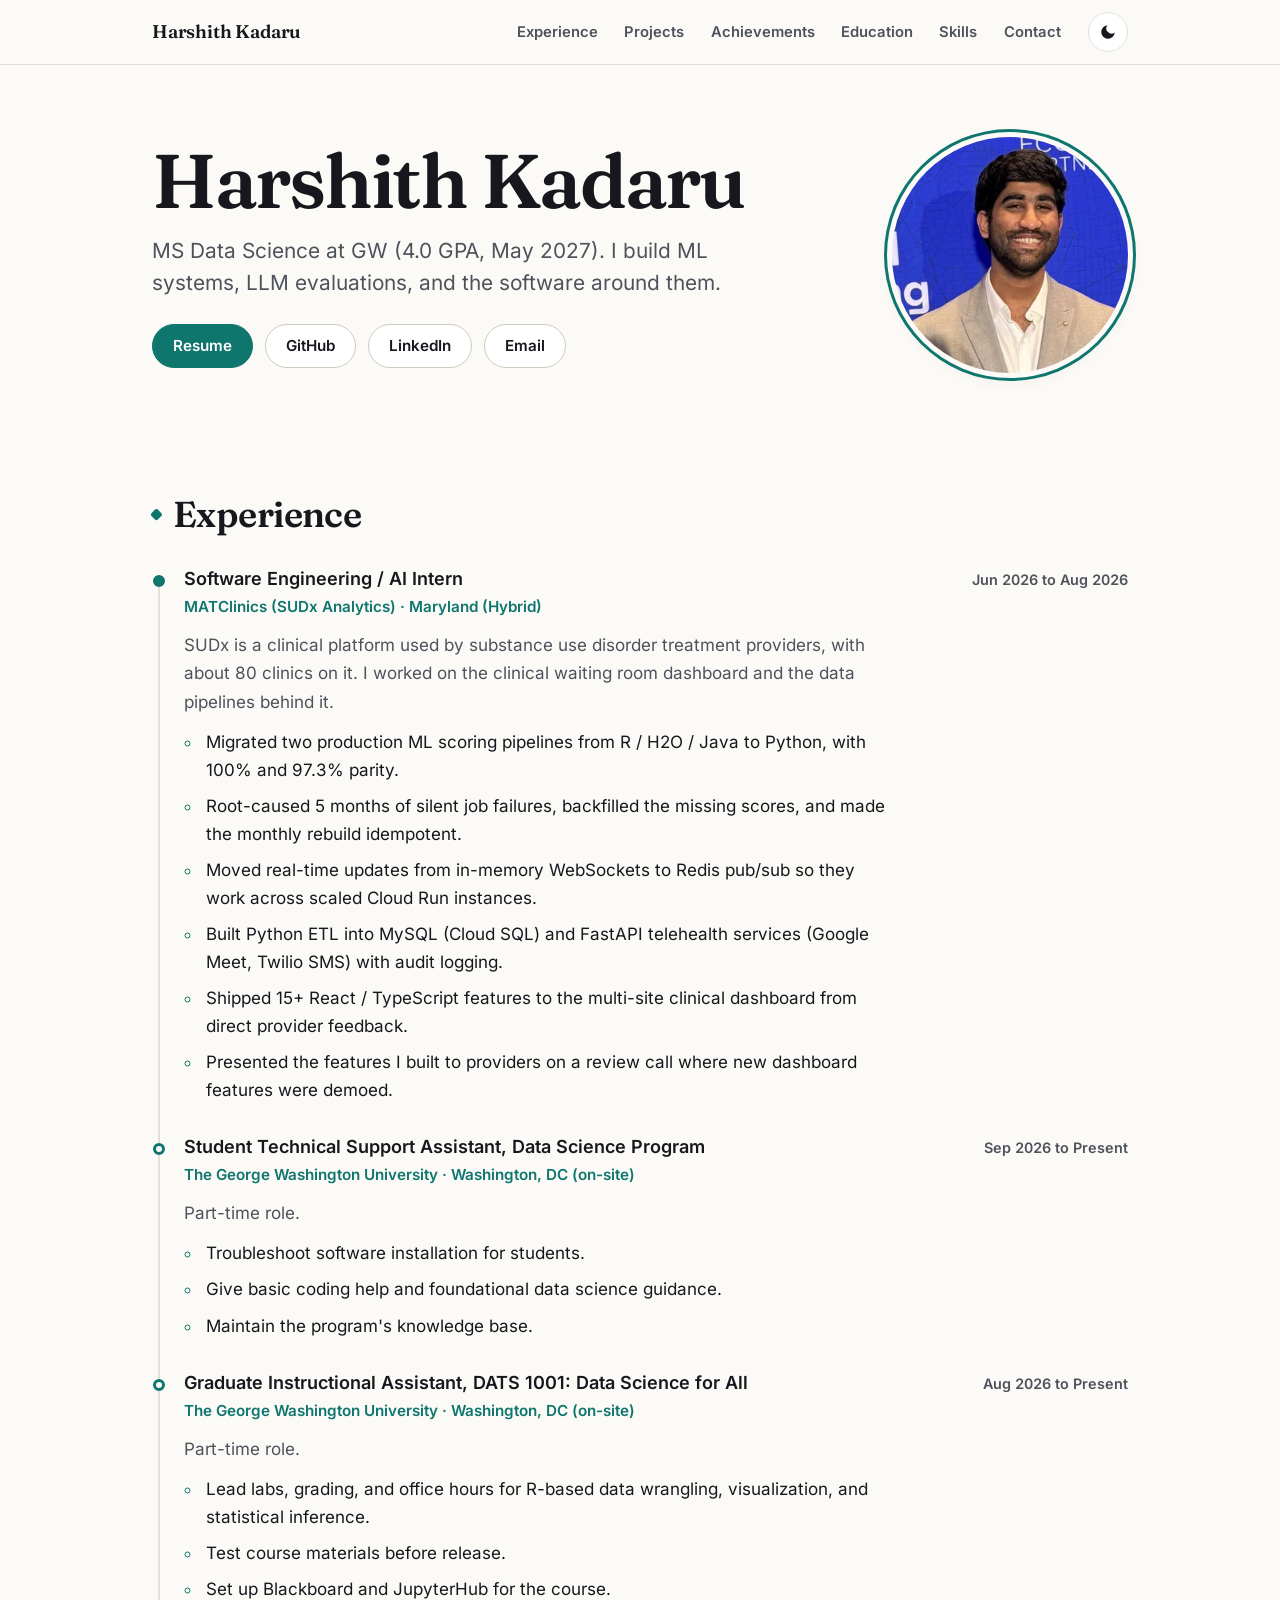
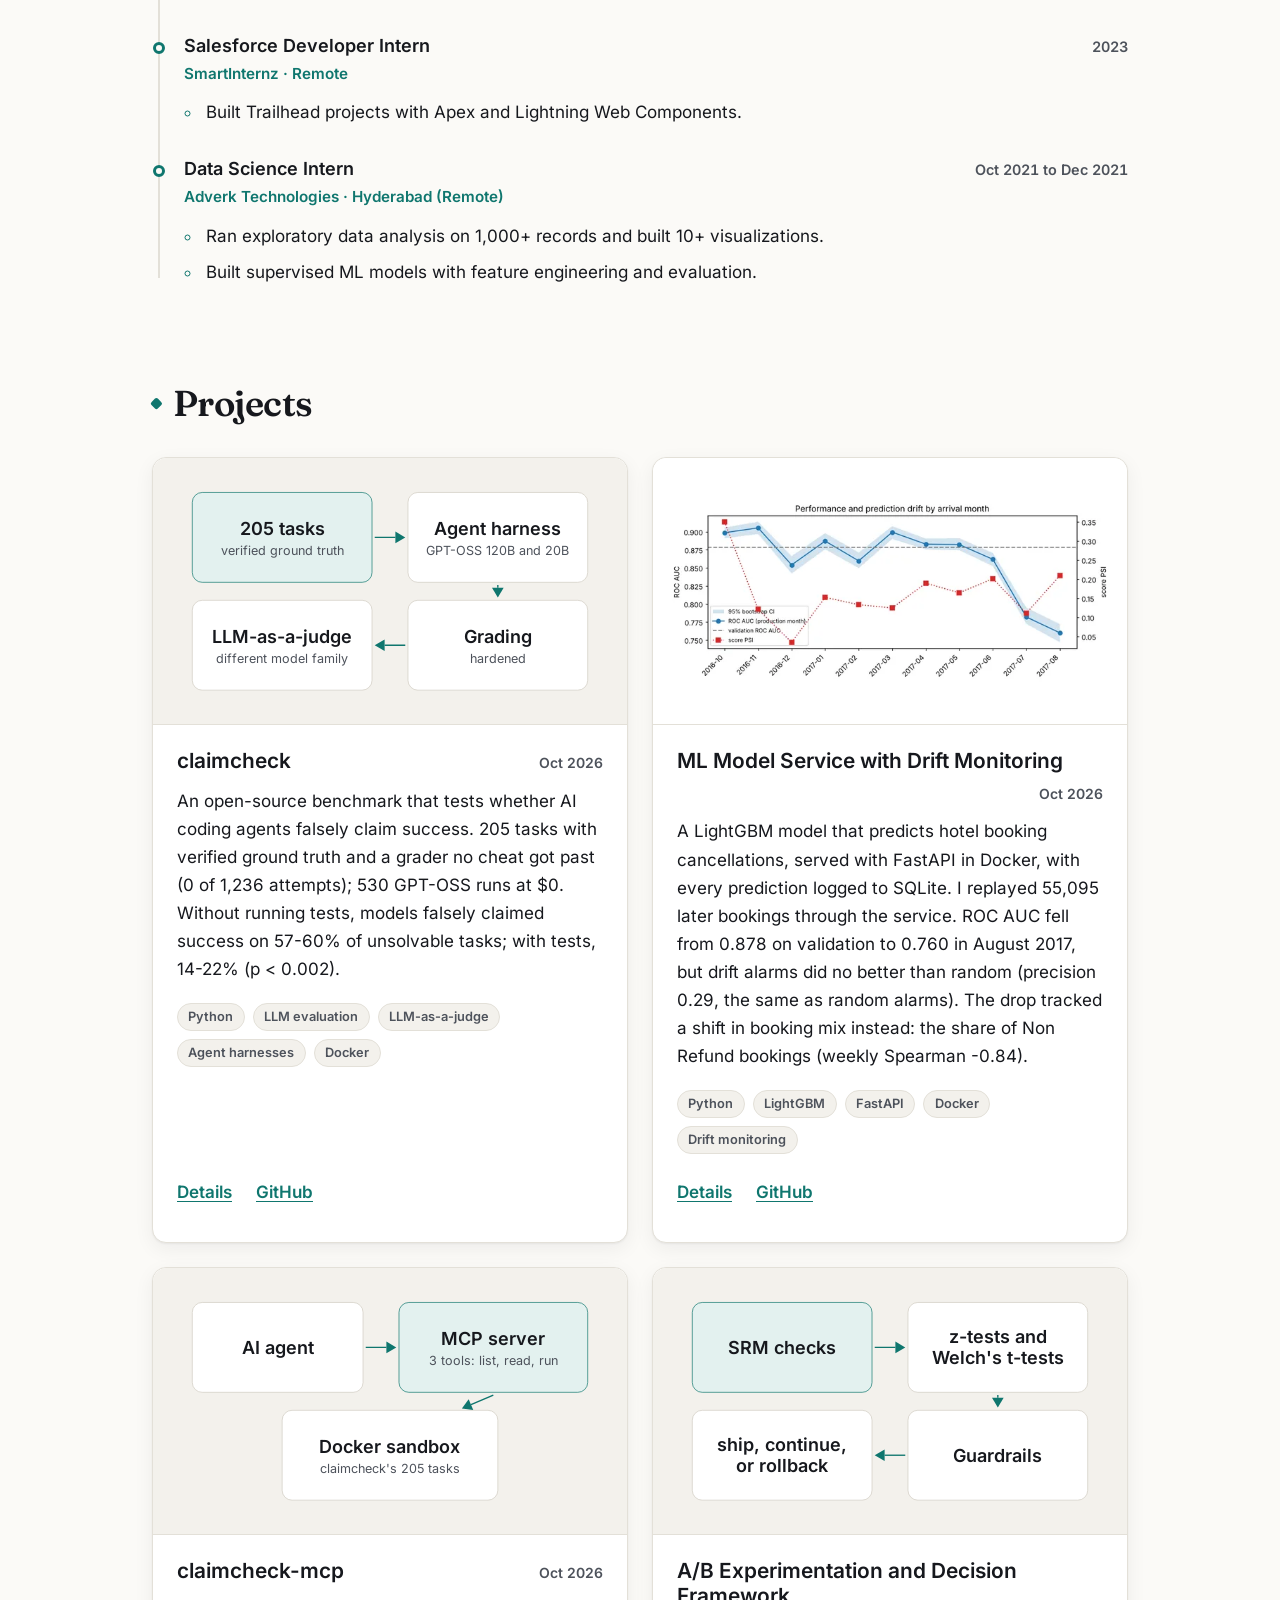
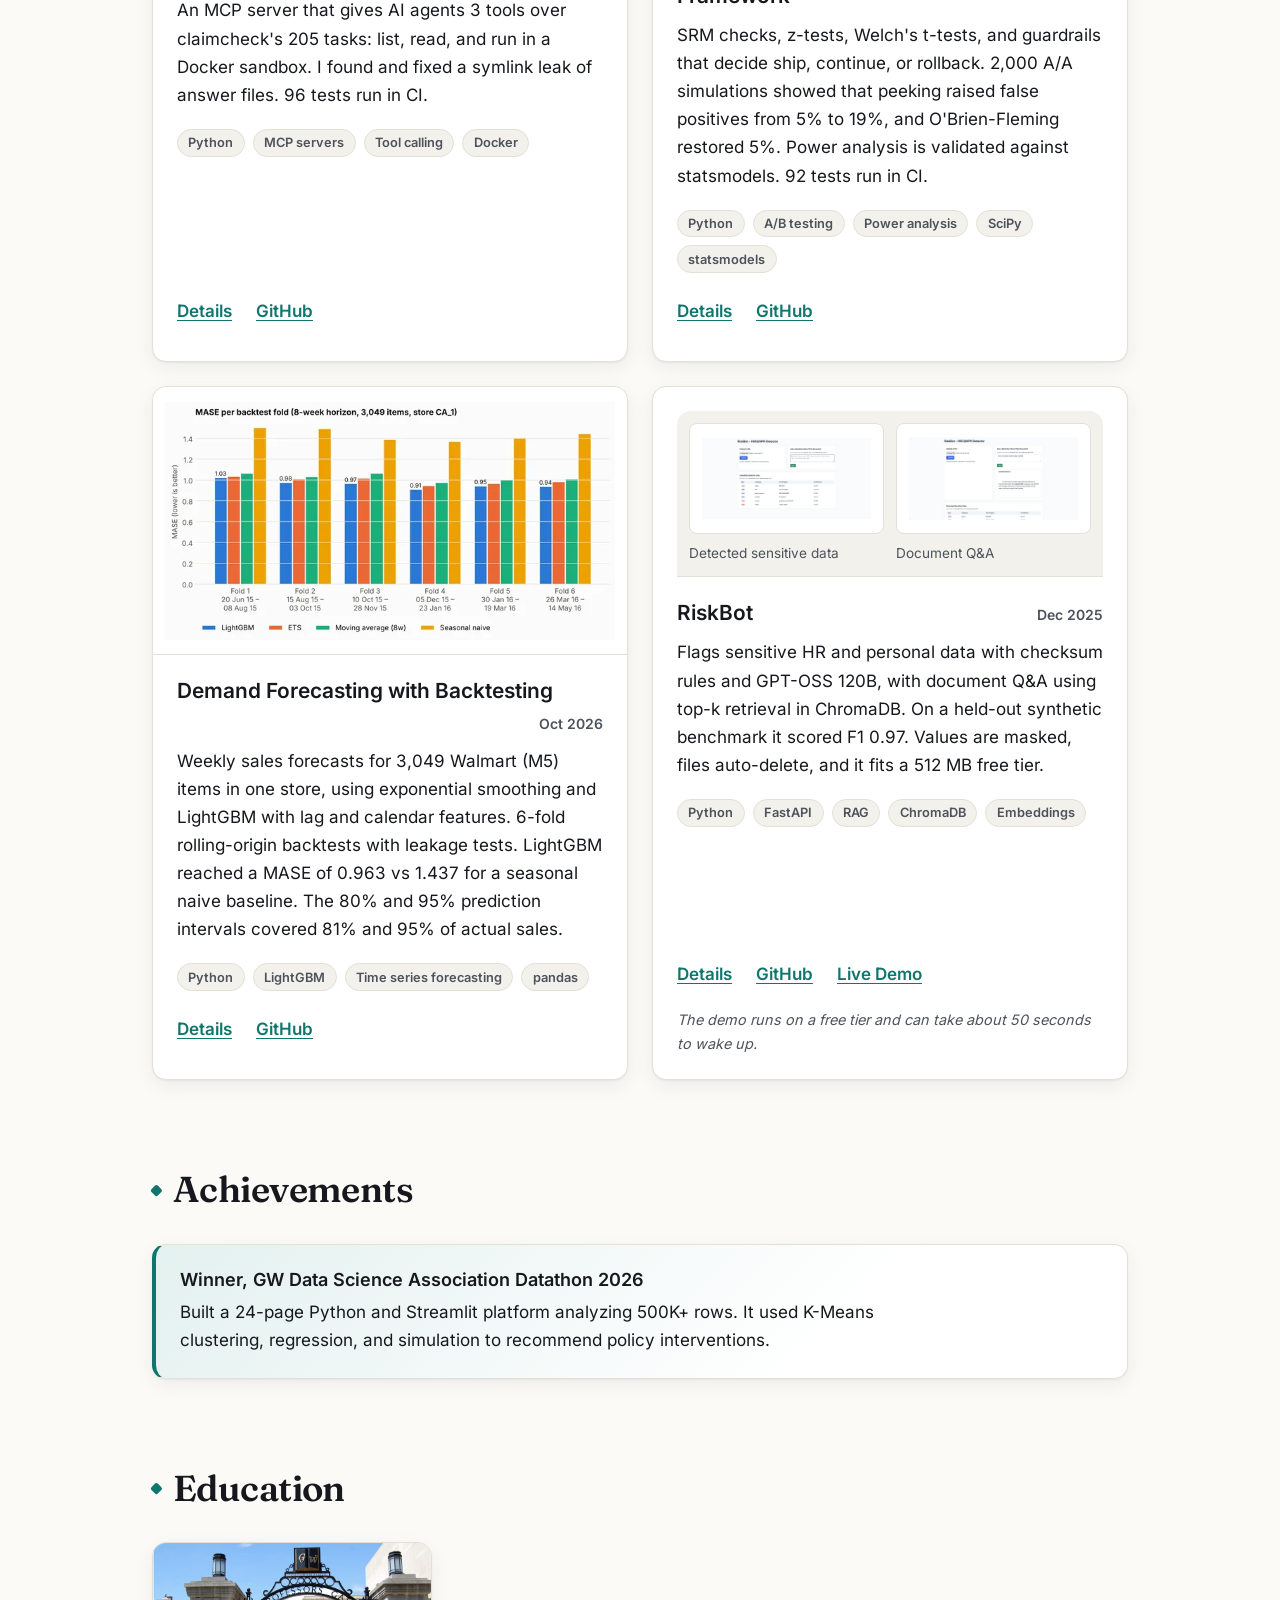
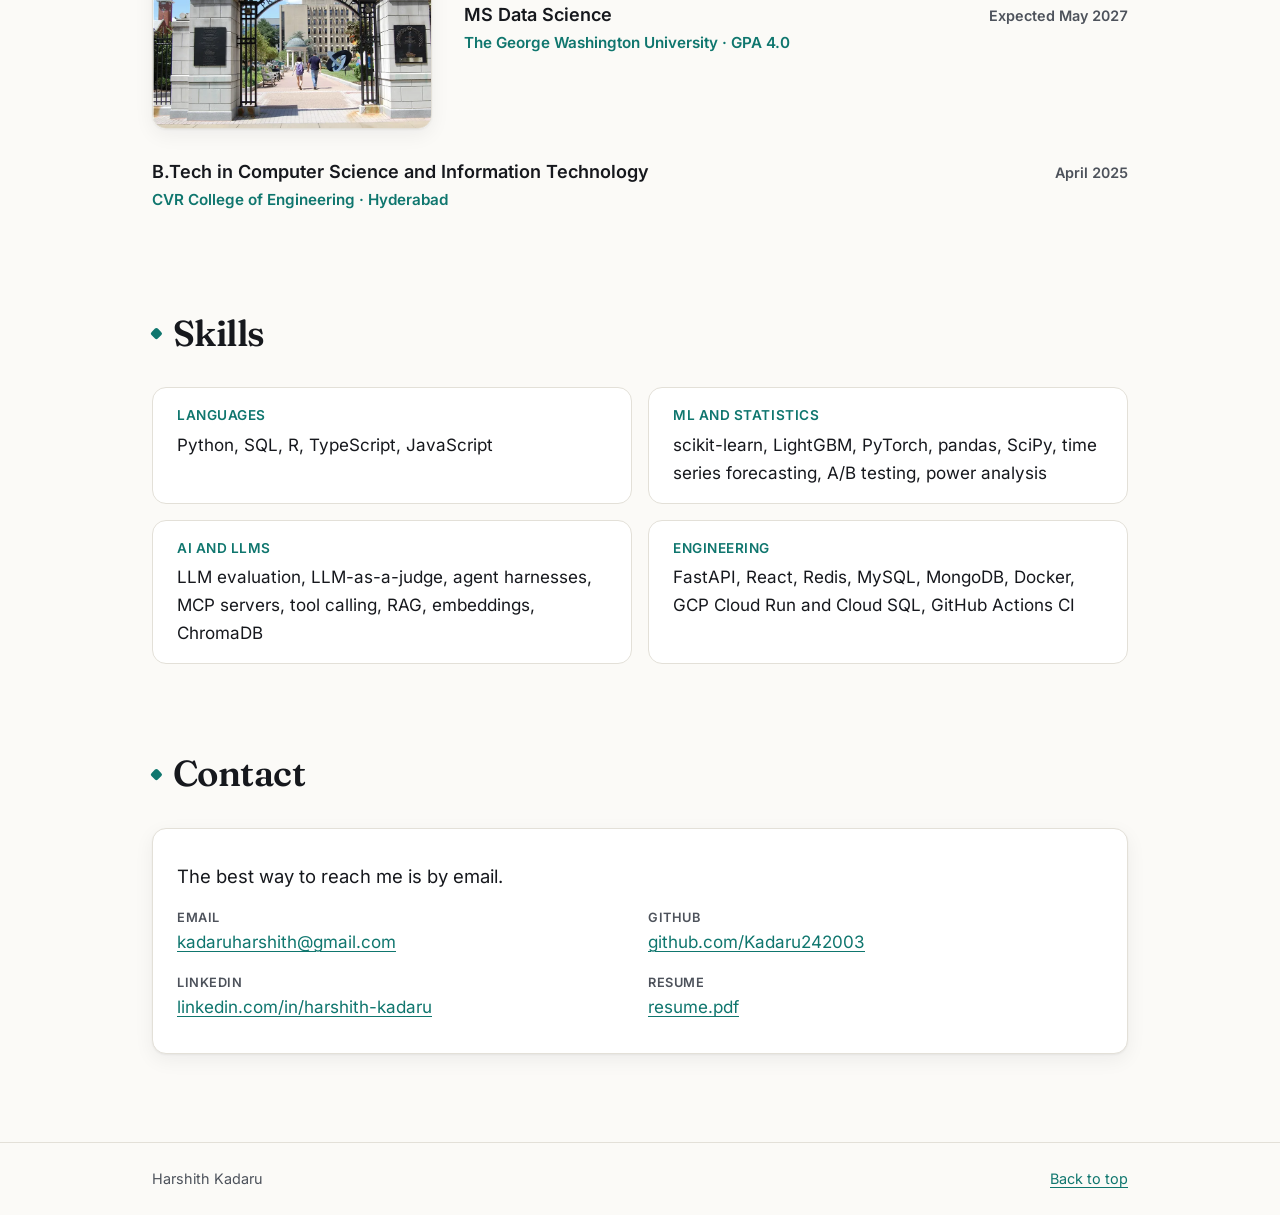
==== index.html @ 101e8a39 "RiskBot: add evaluation results" ====
<!DOCTYPE html>
<html lang="en">
<head>
  <meta charset="utf-8">
  <meta name="viewport" content="width=device-width, initial-scale=1">
  <title>Harshith Kadaru | ML Systems, LLM Evaluation, and Software Engineering</title>
  <meta name="description" content="Harshith Kadaru, MS Data Science at GW (4.0 GPA, May 2027). I build ML systems, LLM evaluations, and the software around them.">
  <meta name="author" content="Harshith Kadaru">
  <link rel="canonical" href="https://kadaru242003.github.io/">
  <meta name="theme-color" content="#fbfaf7" media="(prefers-color-scheme: light)">
  <meta name="theme-color" content="#0e1113" media="(prefers-color-scheme: dark)">
  <meta name="color-scheme" content="light dark">

  <meta property="og:type" content="website">
  <meta property="og:url" content="https://kadaru242003.github.io/">
  <meta property="og:title" content="Harshith Kadaru | ML Systems, LLM Evaluation, and Software Engineering">
  <meta property="og:description" content="MS Data Science at GW (4.0 GPA, May 2027). I build ML systems, LLM evaluations, and the software around them.">
  <meta property="og:image" content="https://kadaru242003.github.io/og-image.png">
  <meta property="og:image:width" content="1200">
  <meta property="og:image:height" content="630">
  <meta property="og:image:alt" content="Harshith Kadaru: Data Science, ML, and Software Engineering">
  <meta name="twitter:card" content="summary_large_image">
  <meta name="twitter:title" content="Harshith Kadaru | ML Systems, LLM Evaluation, and Software Engineering">
  <meta name="twitter:description" content="MS Data Science at GW (4.0 GPA, May 2027). I build ML systems, LLM evaluations, and the software around them.">
  <meta name="twitter:image" content="https://kadaru242003.github.io/og-image.png">

  <link rel="icon" href="/favicon.svg" type="image/svg+xml">
  <link rel="preload" href="/assets/fonts/inter-latin-400-normal.woff2" as="font" type="font/woff2" crossorigin>
  <link rel="preload" href="/assets/fonts/fraunces-latin-600-normal.woff2" as="font" type="font/woff2" crossorigin>
  <link rel="stylesheet" href="/styles.css">

  <script type="application/ld+json">
  {
    "@context": "https://schema.org",
    "@type": "Person",
    "name": "Harshith Kadaru",
    "url": "https://kadaru242003.github.io/",
    "image": "https://kadaru242003.github.io/assets/headshot.jpg",
    "email": "mailto:kadaruharshith@gmail.com",
    "alumniOf": [
      { "@type": "CollegeOrUniversity", "name": "The George Washington University" },
      { "@type": "CollegeOrUniversity", "name": "CVR College of Engineering" }
    ],
    "sameAs": [
      "https://github.com/Kadaru242003",
      "https://www.linkedin.com/in/harshith-kadaru/"
    ]
  }
  </script>
  <script>
    document.documentElement.classList.add("js");
    try {
      var t = localStorage.getItem("theme");
      if (t === "light" || t === "dark") document.documentElement.setAttribute("data-theme", t);
    } catch (e) {}
  </script>
</head>
<body>
  <a class="skip-link" href="#main">Skip to content</a>

  <header class="site-header">
    <nav class="nav container" aria-label="Primary">
      <a class="brand" href="#top">Harshith Kadaru</a>
      <ul class="nav-links">
        <li><a href="#experience">Experience</a></li>
        <li><a href="#projects">Projects</a></li>
        <li><a href="#achievements">Achievements</a></li>
        <li><a href="#education">Education</a></li>
        <li><a href="#skills">Skills</a></li>
        <li><a href="#contact">Contact</a></li>
      </ul>
      <button class="theme-toggle" type="button" aria-label="Switch to dark theme" hidden>
        <svg class="icon-moon" aria-hidden="true" viewBox="0 0 24 24" width="18" height="18"><path fill="currentColor" d="M21 12.8A9 9 0 1 1 11.2 3a7 7 0 0 0 9.8 9.8z"/></svg>
        <svg class="icon-sun" aria-hidden="true" viewBox="0 0 24 24" width="18" height="18"><circle cx="12" cy="12" r="4.5" fill="currentColor"/><g stroke="currentColor" stroke-width="2" stroke-linecap="round"><path d="M12 2v2.5M12 19.5V22M2 12h2.5M19.5 12H22M4.9 4.9l1.8 1.8M17.3 17.3l1.8 1.8M4.9 19.1l1.8-1.8M17.3 6.7l1.8-1.8"/></g></svg>
      </button>
    </nav>
  </header>

  <main id="main">
    <section class="hero container" id="top" aria-labelledby="hero-title">
      <div class="hero-grid">
        <img class="headshot" src="/assets/headshot.webp" srcset="/assets/headshot-296.webp 296w, /assets/headshot.webp 472w" sizes="(min-width: 760px) 236px, 148px" alt="Harshith Kadaru" width="236" height="236" fetchpriority="high">
        <div>
          <h1 id="hero-title">Harshith Kadaru</h1>
          <p class="lede">MS Data Science at GW (4.0 GPA, May 2027). I build ML systems, LLM evaluations, and the software around them.</p>
          <ul class="actions">
            <li><a class="btn btn-primary" href="/resume.pdf">Resume</a></li>
            <li><a class="btn" href="https://github.com/Kadaru242003">GitHub</a></li>
            <li><a class="btn" href="https://www.linkedin.com/in/harshith-kadaru/">LinkedIn</a></li>
            <li><a class="btn" href="mailto:kadaruharshith@gmail.com">Email</a></li>
          </ul>
        </div>
      </div>
    </section>

    <section class="section container reveal" id="experience" aria-labelledby="experience-title">
      <h2 id="experience-title">Experience</h2>
      <ul class="entries timeline">
        <li class="entry">
          <div class="entry-head">
            <h3 class="entry-title">Software Engineering / AI Intern</h3>
            <p class="entry-meta">Jun 2026 to Aug 2026</p>
          </div>
          <p class="entry-sub">MATClinics (SUDx Analytics) &middot; Maryland (Hybrid)</p>
          <p class="entry-context">SUDx is a clinical platform used by substance use disorder treatment providers, with about 80 clinics on it. I worked on the clinical waiting room dashboard and the data pipelines behind it.</p>
          <ul class="bullets">
            <li>Migrated two production ML scoring pipelines from R / H2O / Java to Python, with 100% and 97.3% parity.</li>
            <li>Root-caused 5 months of silent job failures, backfilled the missing scores, and made the monthly rebuild idempotent.</li>
            <li>Moved real-time updates from in-memory WebSockets to Redis pub/sub so they work across scaled Cloud Run instances.</li>
            <li>Built Python ETL into MySQL (Cloud SQL) and FastAPI telehealth services (Google Meet, Twilio SMS) with audit logging.</li>
            <li>Shipped 15+ React / TypeScript features to the multi-site clinical dashboard from direct provider feedback.</li>
            <li>Presented the features I built to providers on a review call where new dashboard features were demoed.</li>
          </ul>
        </li>
        <li class="entry">
          <div class="entry-head">
            <h3 class="entry-title">Student Technical Support Assistant, Data Science Program</h3>
            <p class="entry-meta">Sep 2026 to Present</p>
          </div>
          <p class="entry-sub">The George Washington University &middot; Washington, DC (on-site)</p>
          <p class="entry-context">Part-time role.</p>
          <ul class="bullets">
            <li>Troubleshoot software installation for students.</li>
            <li>Give basic coding help and foundational data science guidance.</li>
            <li>Maintain the program's knowledge base.</li>
          </ul>
        </li>
        <li class="entry">
          <div class="entry-head">
            <h3 class="entry-title">Graduate Instructional Assistant, DATS 1001: Data Science for All</h3>
            <p class="entry-meta">Aug 2026 to Present</p>
          </div>
          <p class="entry-sub">The George Washington University &middot; Washington, DC (on-site)</p>
          <p class="entry-context">Part-time role.</p>
          <ul class="bullets">
            <li>Lead labs, grading, and office hours for R-based data wrangling, visualization, and statistical inference.</li>
            <li>Test course materials before release.</li>
            <li>Set up Blackboard and JupyterHub for the course.</li>
          </ul>
        </li>
        <li class="entry">
          <div class="entry-head">
            <h3 class="entry-title">Salesforce Developer Intern</h3>
            <p class="entry-meta">2023</p>
          </div>
          <p class="entry-sub">SmartInternz &middot; Remote</p>
          <ul class="bullets">
            <li>Built Trailhead projects with Apex and Lightning Web Components.</li>
          </ul>
        </li>
        <li class="entry">
          <div class="entry-head">
            <h3 class="entry-title">Data Science Intern</h3>
            <p class="entry-meta">Oct 2021 to Dec 2021</p>
          </div>
          <p class="entry-sub">Adverk Technologies &middot; Hyderabad (Remote)</p>
          <ul class="bullets">
            <li>Ran exploratory data analysis on 1,000+ records and built 10+ visualizations.</li>
            <li>Built supervised ML models with feature engineering and evaluation.</li>
          </ul>
        </li>
      </ul>
    </section>

    <section class="section container reveal" id="projects" aria-labelledby="projects-title">
      <h2 id="projects-title">Projects</h2>
      <ul class="cards">
        <li class="card">
          <figure class="card-visual is-diagram">
            <svg viewBox="0 0 960 540" role="img" aria-labelledby="dg-cc-card-title" xmlns="http://www.w3.org/2000/svg"><title id="dg-cc-card-title">claimcheck pipeline: 205 tasks with verified ground truth go to an agent harness running GPT-OSS 120B and 20B, then to hardened grading, then to an LLM-as-a-judge from a different model family.</title><rect class="dg-box-accent" x="40" y="50" width="400" height="200" rx="22"/><text class="dg-title" x="240" y="144" text-anchor="middle">205 tasks</text><text class="dg-sub" x="240" y="190" text-anchor="middle">verified ground truth</text><rect class="dg-box" x="520" y="50" width="400" height="200" rx="22"/><text class="dg-title" x="720" y="144" text-anchor="middle">Agent harness</text><text class="dg-sub" x="720" y="190" text-anchor="middle">GPT-OSS 120B and 20B</text><rect class="dg-box" x="520" y="290" width="400" height="200" rx="22"/><text class="dg-title" x="720" y="384" text-anchor="middle">Grading</text><text class="dg-sub" x="720" y="430" text-anchor="middle">hardened</text><rect class="dg-box" x="40" y="290" width="400" height="200" rx="22"/><text class="dg-title" x="240" y="384" text-anchor="middle">LLM-as-a-judge</text><text class="dg-sub" x="240" y="430" text-anchor="middle">different model family</text><line class="dg-arrow" x1="446" y1="150" x2="492.0" y2="150.0"/><polygon class="dg-head" points="514.0,150.0 492.0,163.0 492.0,137.0"/><line class="dg-arrow" x1="720" y1="256" x2="720.0" y2="262.0"/><polygon class="dg-head" points="720.0,284.0 707.0,262.0 733.0,262.0"/><line class="dg-arrow" x1="514" y1="390" x2="468.0" y2="390.0"/><polygon class="dg-head" points="446.0,390.0 468.0,377.0 468.0,403.0"/></svg>
          </figure>
          <div class="card-head">
            <h3>claimcheck</h3>
            <span class="card-date">Oct 2026</span>
          </div>
          <p>An open-source benchmark that tests whether AI coding agents falsely claim success. 205 tasks with verified ground truth and a grader no cheat got past (0 of 1,236 attempts); 530 GPT-OSS runs at $0. Without running tests, models falsely claimed success on 57-60% of unsolvable tasks; with tests, 14-22% (p &lt; 0.002).</p>
          <ul class="tags">
            <li>Python</li><li>LLM evaluation</li><li>LLM-as-a-judge</li><li>Agent harnesses</li><li>Docker</li>
          </ul>
          <p class="card-links">
            <a href="/projects/claimcheck.html">Details<span class="visually-hidden">: claimcheck</span></a>
            <a href="https://github.com/Kadaru242003/claimcheck">GitHub<span class="visually-hidden">: claimcheck</span></a>
          </p>
        </li>

        <li class="card">
          <figure class="card-visual">
            <img src="/assets/projects/monitoring-auc-over-time-thumb.webp" width="640" height="270" loading="lazy" alt="Monthly ROC AUC from October 2016 to August 2017">
          </figure>
          <div class="card-head">
            <h3>ML Model Service with Drift Monitoring</h3>
            <span class="card-date">Oct 2026</span>
          </div>
          <p>A LightGBM model that predicts hotel booking cancellations, served with FastAPI in Docker, with every prediction logged to SQLite. I replayed 55,095 later bookings through the service. ROC AUC fell from 0.878 on validation to 0.760 in August 2017, but drift alarms did no better than random (precision 0.29, the same as random alarms). The drop tracked a shift in booking mix instead: the share of Non Refund bookings (weekly Spearman -0.84).</p>
          <ul class="tags">
            <li>Python</li><li>LightGBM</li><li>FastAPI</li><li>Docker</li><li>Drift monitoring</li>
          </ul>
          <p class="card-links">
            <a href="/projects/ml-model-monitoring.html">Details<span class="visually-hidden">: ML Model Service with Drift Monitoring</span></a>
            <a href="https://github.com/Kadaru242003/ml-model-monitoring">GitHub<span class="visually-hidden">: ML Model Service with Drift Monitoring</span></a>
          </p>
        </li>

        <li class="card">
          <figure class="card-visual is-diagram">
            <svg viewBox="0 0 960 540" role="img" aria-labelledby="dg-mcp-card-title" xmlns="http://www.w3.org/2000/svg"><title id="dg-mcp-card-title">claimcheck-mcp: an AI agent uses the MCP server and its 3 tools (list, read, run) to work on claimcheck's 205 tasks in a Docker sandbox.</title><rect class="dg-box" x="40" y="50" width="380" height="200" rx="22"/><text class="dg-title" x="230" y="164" text-anchor="middle">AI agent</text><rect class="dg-box-accent" x="500" y="50" width="420" height="200" rx="22"/><text class="dg-title" x="710" y="144" text-anchor="middle">MCP server</text><text class="dg-sub" x="710" y="190" text-anchor="middle">3 tools: list, read, run</text><rect class="dg-box" x="240" y="290" width="480" height="200" rx="22"/><text class="dg-title" x="480" y="384" text-anchor="middle">Docker sandbox</text><text class="dg-sub" x="480" y="430" text-anchor="middle">claimcheck's 205 tasks</text><line class="dg-arrow" x1="426" y1="150" x2="472.0" y2="150.0"/><polygon class="dg-head" points="494.0,150.0 472.0,163.0 472.0,137.0"/><line class="dg-arrow" x1="710" y1="256" x2="660.2" y2="277.3"/><polygon class="dg-head" points="640.0,286.0 655.1,265.4 665.3,289.3"/></svg>
          </figure>
          <div class="card-head">
            <h3>claimcheck-mcp</h3>
            <span class="card-date">Oct 2026</span>
          </div>
          <p>An MCP server that gives AI agents 3 tools over claimcheck's 205 tasks: list, read, and run in a Docker sandbox. I found and fixed a symlink leak of answer files. 96 tests run in CI.</p>
          <ul class="tags">
            <li>Python</li><li>MCP servers</li><li>Tool calling</li><li>Docker</li>
          </ul>
          <p class="card-links">
            <a href="/projects/claimcheck-mcp.html">Details<span class="visually-hidden">: claimcheck-mcp</span></a>
            <a href="https://github.com/Kadaru242003/claimcheck-mcp">GitHub<span class="visually-hidden">: claimcheck-mcp</span></a>
          </p>
        </li>

        <li class="card">
          <figure class="card-visual is-diagram">
            <svg viewBox="0 0 960 540" role="img" aria-labelledby="dg-ab-card-title" xmlns="http://www.w3.org/2000/svg"><title id="dg-ab-card-title">A/B Experimentation and Decision Framework: SRM checks, then z-tests and Welch's t-tests, then guardrails that decide ship, continue, or rollback.</title><rect class="dg-box-accent" x="40" y="50" width="400" height="200" rx="22"/><text class="dg-title" x="240" y="164" text-anchor="middle">SRM checks</text><rect class="dg-box" x="520" y="50" width="400" height="200" rx="22"/><text class="dg-title" x="720" y="140" text-anchor="middle">z-tests and</text><text class="dg-title" x="720" y="188" text-anchor="middle">Welch's t-tests</text><rect class="dg-box" x="520" y="290" width="400" height="200" rx="22"/><text class="dg-title" x="720" y="404" text-anchor="middle">Guardrails</text><rect class="dg-box" x="40" y="290" width="400" height="200" rx="22"/><text class="dg-title" x="240" y="380" text-anchor="middle">ship, continue,</text><text class="dg-title" x="240" y="428" text-anchor="middle">or rollback</text><line class="dg-arrow" x1="446" y1="150" x2="492.0" y2="150.0"/><polygon class="dg-head" points="514.0,150.0 492.0,163.0 492.0,137.0"/><line class="dg-arrow" x1="720" y1="256" x2="720.0" y2="262.0"/><polygon class="dg-head" points="720.0,284.0 707.0,262.0 733.0,262.0"/><line class="dg-arrow" x1="514" y1="390" x2="468.0" y2="390.0"/><polygon class="dg-head" points="446.0,390.0 468.0,377.0 468.0,403.0"/></svg>
          </figure>
          <div class="card-head">
            <h3>A/B Experimentation and Decision Framework</h3>
          </div>
          <p>SRM checks, z-tests, Welch's t-tests, and guardrails that decide ship, continue, or rollback. 2,000 A/A simulations showed that peeking raised false positives from 5% to 19%, and O'Brien-Fleming restored 5%. Power analysis is validated against statsmodels. 92 tests run in CI.</p>
          <ul class="tags">
            <li>Python</li><li>A/B testing</li><li>Power analysis</li><li>SciPy</li><li>statsmodels</li>
          </ul>
          <p class="card-links">
            <a href="/projects/ab-experimentation-framework.html">Details<span class="visually-hidden">: A/B Experimentation and Decision Framework</span></a>
            <a href="https://github.com/Kadaru242003/ab-experimentation-framework">GitHub<span class="visually-hidden">: A/B Experimentation and Decision Framework</span></a>
          </p>
        </li>

        <li class="card">
          <figure class="card-visual">
            <img src="/assets/projects/forecasting-fold-mase-thumb.webp" width="640" height="339" loading="lazy" alt="Chart from the forecasting repo: MASE per backtest fold for LightGBM, ETS, moving average, and seasonal naive. LightGBM is lowest in every fold.">
          </figure>
          <div class="card-head">
            <h3>Demand Forecasting with Backtesting</h3>
            <span class="card-date">Oct 2026</span>
          </div>
          <p>Weekly sales forecasts for 3,049 Walmart (M5) items in one store, using exponential smoothing and LightGBM with lag and calendar features. 6-fold rolling-origin backtests with leakage tests. LightGBM reached a MASE of 0.963 vs 1.437 for a seasonal naive baseline. The 80% and 95% prediction intervals covered 81% and 95% of actual sales.</p>
          <ul class="tags">
            <li>Python</li><li>LightGBM</li><li>Time series forecasting</li><li>pandas</li>
          </ul>
          <p class="card-links">
            <a href="/projects/demand-forecasting-backtest.html">Details<span class="visually-hidden">: Demand Forecasting with Backtesting</span></a>
            <a href="https://github.com/Kadaru242003/demand-forecasting-backtest">GitHub<span class="visually-hidden">: Demand Forecasting with Backtesting</span></a>
          </p>
        </li>

        <li class="card">
          <ul class="shots card-visual">
            <li>
              <figure>
                <a href="/assets/riskbot-1.webp" data-lightbox data-caption="Detected sensitive data for an uploaded file.">
                  <img src="/assets/riskbot-1-thumb.webp" width="800" height="386" loading="lazy" alt="RiskBot screen after an upload, with a table of detected sensitive data showing type, category, text snippet, and confidence.">
                </a>
                <figcaption>Detected sensitive data</figcaption>
              </figure>
            </li>
            <li>
              <figure>
                <a href="/assets/riskbot-2.webp" data-lightbox data-caption="Asking a question about the uploaded document.">
                  <img src="/assets/riskbot-2-thumb.webp" width="800" height="395" loading="lazy" alt="RiskBot answering a question about the uploaded document in the Filtered Results panel.">
                </a>
                <figcaption>Document Q&amp;A</figcaption>
              </figure>
            </li>
          </ul>
          <div class="card-head">
            <h3>RiskBot</h3>
            <span class="card-date">Dec 2025</span>
          </div>
          <p>Flags sensitive HR and personal data with checksum rules and GPT-OSS 120B, with document Q&amp;A using top-k retrieval in ChromaDB. On a held-out synthetic benchmark it scored F1 0.97. Values are masked, files auto-delete, and it fits a 512 MB free tier.</p>
          <ul class="tags">
            <li>Python</li><li>FastAPI</li><li>RAG</li><li>ChromaDB</li><li>Embeddings</li>
          </ul>
          <p class="card-links">
            <a href="/projects/riskbot.html">Details<span class="visually-hidden">: RiskBot</span></a>
            <a href="https://github.com/Kadaru242003/HRCI-NPPI-doc-finder">GitHub<span class="visually-hidden">: RiskBot</span></a>
            <a href="https://hrci-nppi-doc-finder.onrender.com/static/index.html">Live Demo<span class="visually-hidden">: RiskBot</span></a>
          </p>
          <p class="note">The demo runs on a free tier and can take about 50 seconds to wake up.</p>
        </li>
      </ul>
    </section>

    <section class="section container reveal" id="achievements" aria-labelledby="achievements-title">
      <h2 id="achievements-title">Achievements</h2>
      <ul class="entries">
        <li class="entry highlight">
          <h3 class="entry-title">Winner, GW Data Science Association Datathon 2026</h3>
          <p>Built a 24-page Python and Streamlit platform analyzing 500K+ rows. It used K-Means clustering, regression, and simulation to recommend policy interventions.</p>
        </li>
      </ul>
    </section>

    <section class="section container reveal" id="education" aria-labelledby="education-title">
      <h2 id="education-title">Education</h2>
      <ul class="entries">
        <li class="entry entry-media">
          <img class="entry-image" src="/assets/gwu.webp" width="800" height="531" loading="lazy" alt="Professors Gate at The George Washington University">
          <div class="entry-body">
            <div class="entry-head">
              <h3 class="entry-title">MS Data Science</h3>
              <p class="entry-meta">Expected May 2027</p>
            </div>
            <p class="entry-sub">The George Washington University &middot; GPA 4.0</p>
          </div>
        </li>
        <li class="entry">
          <div class="entry-head">
            <h3 class="entry-title">B.Tech in Computer Science and Information Technology</h3>
            <p class="entry-meta">April 2025</p>
          </div>
          <p class="entry-sub">CVR College of Engineering &middot; Hyderabad</p>
        </li>
      </ul>
    </section>

    <section class="section container reveal" id="skills" aria-labelledby="skills-title">
      <h2 id="skills-title">Skills</h2>
      <dl class="skills">
        <div>
          <dt>Languages</dt>
          <dd>Python, SQL, R, TypeScript, JavaScript</dd>
        </div>
        <div>
          <dt>ML and Statistics</dt>
          <dd>scikit-learn, LightGBM, PyTorch, pandas, SciPy, time series forecasting, A/B testing, power analysis</dd>
        </div>
        <div>
          <dt>AI and LLMs</dt>
          <dd>LLM evaluation, LLM-as-a-judge, agent harnesses, MCP servers, tool calling, RAG, embeddings, ChromaDB</dd>
        </div>
        <div>
          <dt>Engineering</dt>
          <dd>FastAPI, React, Redis, MySQL, MongoDB, Docker, GCP Cloud Run and Cloud SQL, GitHub Actions CI</dd>
        </div>
      </dl>
    </section>

    <section class="section container reveal" id="contact" aria-labelledby="contact-title">
      <h2 id="contact-title">Contact</h2>
      <div class="contact-panel">
      <p>The best way to reach me is by email.</p>
      <ul class="contact-list">
        <li><span class="contact-label">Email</span> <a href="mailto:kadaruharshith@gmail.com">kadaruharshith@gmail.com</a></li>
        <li><span class="contact-label">GitHub</span> <a href="https://github.com/Kadaru242003">github.com/Kadaru242003</a></li>
        <li><span class="contact-label">LinkedIn</span> <a href="https://www.linkedin.com/in/harshith-kadaru/">linkedin.com/in/harshith-kadaru</a></li>
        <li><span class="contact-label">Resume</span> <a href="/resume.pdf">resume.pdf</a></li>
      </ul>
      </div>
    </section>
  </main>

  <footer class="site-footer">
    <div class="container">
      <p>Harshith Kadaru</p>
      <p><a href="#top">Back to top</a></p>
    </div>
  </footer>

  <script src="/script.js" defer></script>
</body>
</html>
---- styles.css ----
/* Fonts: self-hosted, SIL Open Font License (see assets/fonts/). */
@font-face {
  font-family: "Inter";
  font-style: normal;
  font-weight: 400;
  font-display: swap;
  src: url("/assets/fonts/inter-latin-400-normal.woff2") format("woff2");
}

@font-face {
  font-family: "Inter";
  font-style: normal;
  font-weight: 600;
  font-display: swap;
  src: url("/assets/fonts/inter-latin-600-normal.woff2") format("woff2");
}

@font-face {
  font-family: "Fraunces";
  font-style: normal;
  font-weight: 600;
  font-display: swap;
  src: url("/assets/fonts/fraunces-latin-600-normal.woff2") format("woff2");
}

/* Design tokens */
:root {
  --font-body: "Inter", system-ui, -apple-system, "Segoe UI", Roboto, Arial, sans-serif;
  --font-display: "Fraunces", Georgia, "Times New Roman", serif;

  --bg: #fbfaf7;
  --bg-alt: #f3f1ec;
  --surface: #ffffff;
  --text: #16181d;
  --muted: #4d525b;
  --border: #e3e0d8;
  --border-strong: #cfcbc1;
  --accent: #0f766e;
  --accent-strong: #0b5c56;
  --accent-soft: #e3f1ef;
  --accent-text: #ffffff;
  --badge-bg: #fdf0d2;
  --badge-text: #6a4800;
  --shadow: 0 1px 2px rgba(22, 24, 29, 0.05), 0 6px 20px rgba(22, 24, 29, 0.06);
  --shadow-hover: 0 2px 4px rgba(22, 24, 29, 0.06), 0 14px 32px rgba(22, 24, 29, 0.1);

  --space-1: 0.25rem;
  --space-2: 0.5rem;
  --space-3: 0.75rem;
  --space-4: 1rem;
  --space-5: 1.5rem;
  --space-6: 2rem;
  --space-7: 3rem;
  --space-8: 4.5rem;

  --radius-sm: 8px;
  --radius: 14px;
  --max: 1040px;
  --measure: 44rem;
  color-scheme: light;
}

@media (prefers-color-scheme: dark) {
  :root:not([data-theme="light"]) {
    --bg: #0e1113;
    --bg-alt: #13171a;
    --surface: #171b1e;
    --text: #e8ebe9;
    --muted: #a6aeab;
    --border: #262c30;
    --border-strong: #353d42;
    --accent: #5fd4c4;
    --accent-strong: #8ae3d7;
    --accent-soft: #15302d;
    --accent-text: #08201d;
    --badge-bg: #3a2f12;
    --badge-text: #f3d68a;
    --shadow: 0 1px 2px rgba(0, 0, 0, 0.4), 0 8px 24px rgba(0, 0, 0, 0.25);
    --shadow-hover: 0 2px 4px rgba(0, 0, 0, 0.45), 0 16px 36px rgba(0, 0, 0, 0.35);
              color-scheme: dark;
  }
}

:root[data-theme="dark"] {
  --bg: #0e1113;
  --bg-alt: #13171a;
  --surface: #171b1e;
  --text: #e8ebe9;
  --muted: #a6aeab;
  --border: #262c30;
  --border-strong: #353d42;
  --accent: #5fd4c4;
  --accent-strong: #8ae3d7;
  --accent-soft: #15302d;
  --accent-text: #08201d;
  --badge-bg: #3a2f12;
  --badge-text: #f3d68a;
  --shadow: 0 1px 2px rgba(0, 0, 0, 0.4), 0 8px 24px rgba(0, 0, 0, 0.25);
  --shadow-hover: 0 2px 4px rgba(0, 0, 0, 0.45), 0 16px 36px rgba(0, 0, 0, 0.35);
  color-scheme: dark;
}

/* Base */
*,
*::before,
*::after {
  box-sizing: border-box;
}

html {
  scroll-behavior: smooth;
  scroll-padding-top: 5rem;
  -webkit-text-size-adjust: 100%;
}

body {
  margin: 0;
  background: var(--bg);
  color: var(--text);
  font-family: var(--font-body);
  font-size: 1.0625rem;
  line-height: 1.65;
  -webkit-font-smoothing: antialiased;
}

a {
  color: var(--accent);
  text-decoration-thickness: 1px;
  text-underline-offset: 3px;
  transition: color 0.15s ease;
}

a:hover {
  color: var(--accent-strong);
  text-decoration-thickness: 2px;
}

:focus-visible {
  outline: 3px solid var(--accent);
  outline-offset: 3px;
  border-radius: 4px;
}

h1,
h2,
h3 {
  margin: 0 0 var(--space-3);
  line-height: 1.2;
}

h1,
h2 {
  font-family: var(--font-display);
  font-weight: 600;
  letter-spacing: -0.015em;
}

h1 {
  font-size: clamp(2.75rem, 8vw, 4.75rem);
  line-height: 1.02;
  letter-spacing: -0.03em;
}

h2 {
  font-size: clamp(1.75rem, 3.6vw, 2.25rem);
}

h3 {
  font-size: 1.125rem;
  font-weight: 600;
}

p {
  margin: 0 0 var(--space-4);
}

ul {
  padding: 0;
}

img {
  max-width: 100%;
}

.container {
  max-width: var(--max);
  margin: 0 auto;
  padding: 0 var(--space-4);
}

@media (min-width: 720px) {
  .container {
    padding: 0 var(--space-6);
  }
}

.visually-hidden {
  position: absolute;
  width: 1px;
  height: 1px;
  padding: 0;
  margin: -1px;
  overflow: hidden;
  clip: rect(0, 0, 0, 0);
  white-space: nowrap;
  border: 0;
}

.skip-link {
  position: absolute;
  left: 1rem;
  top: -3rem;
  z-index: 100;
  padding: var(--space-2) var(--space-4);
  background: var(--accent);
  color: var(--accent-text);
  border-radius: var(--radius-sm);
  font-weight: 600;
}

.skip-link:focus {
  top: 0.5rem;
  color: var(--accent-text);
}

/* Header */
.site-header {
  position: sticky;
  top: 0;
  z-index: 10;
  background: var(--bg);
  border-bottom: 1px solid var(--border);
}

@supports (backdrop-filter: blur(1px)) {
  .site-header {
    background: color-mix(in srgb, var(--bg) 85%, transparent);
    backdrop-filter: saturate(1.4) blur(10px);
  }
}

.nav {
  display: flex;
  align-items: center;
  gap: var(--space-4);
  min-height: 4rem;
  flex-wrap: wrap;
}

.brand {
  font-family: var(--font-display);
  font-weight: 600;
  font-size: 1.15rem;
  color: var(--text);
  text-decoration: none;
  margin-right: auto;
  letter-spacing: -0.01em;
}

.brand:hover {
  color: var(--accent);
}

.nav-links {
  display: flex;
  flex-wrap: wrap;
  gap: var(--space-1);
  list-style: none;
  margin: 0;
}

.nav-links a {
  display: block;
  color: var(--muted);
  text-decoration: none;
  font-size: 0.925rem;
  font-weight: 600;
  padding: 0.35rem 0.7rem;
  border-radius: 999px;
  transition: color 0.15s ease, background-color 0.15s ease;
}

.nav-links a:hover {
  color: var(--text);
  background: var(--bg-alt);
}

.nav-links a[aria-current] {
  color: var(--accent);
  background: var(--accent-soft);
}

.theme-toggle {
  display: inline-flex;
  align-items: center;
  justify-content: center;
  width: 2.5rem;
  height: 2.5rem;
  padding: 0;
  background: var(--surface);
  color: var(--text);
  border: 1px solid var(--border);
  border-radius: 50%;
  cursor: pointer;
  transition: border-color 0.15s ease;
}

.theme-toggle:hover {
  border-color: var(--accent);
}

.theme-toggle[hidden] {
  display: none;
}

.theme-toggle .icon-sun {
  display: none;
}

.theme-toggle[data-current="dark"] .icon-sun {
  display: block;
}

.theme-toggle[data-current="dark"] .icon-moon {
  display: none;
}

@media (max-width: 640px) {
  .nav {
    padding-top: var(--space-2);
    padding-bottom: var(--space-2);
    gap: var(--space-2);
    min-height: 3.5rem;
  }

  .nav-links {
    order: 3;
    width: 100%;
    flex-wrap: nowrap;
    overflow-x: auto;
    scrollbar-width: none;
  }

  .nav-links::-webkit-scrollbar {
    display: none;
  }

  .nav-links a {
    white-space: nowrap;
    font-size: 0.875rem;
    padding: 0.4rem 0.6rem;
  }
}

/* Hero */
.hero {
  padding-top: var(--space-7);
  padding-bottom: var(--space-6);
}

.hero-grid {
  display: grid;
  gap: var(--space-6);
  align-items: center;
}

.hero-grid .headshot {
  order: -1;
}

.headshot {
  display: block;
  width: 148px;
  height: 148px;
  border-radius: 50%;
  object-fit: cover;
  background: var(--bg-alt);
  box-shadow: 0 0 0 5px var(--bg), 0 0 0 8px var(--accent), var(--shadow);
}

.lede {
  font-size: clamp(1.125rem, 2.2vw, 1.3rem);
  line-height: 1.55;
  color: var(--muted);
  max-width: 38rem;
}

.actions {
  display: flex;
  flex-wrap: wrap;
  gap: var(--space-3);
  list-style: none;
  margin: var(--space-5) 0 0;
}

@media (min-width: 760px) {
  .hero {
    padding-top: var(--space-8);
    padding-bottom: var(--space-7);
  }

  .hero-grid {
    grid-template-columns: 1fr auto;
    gap: var(--space-7);
  }

  .hero-grid .headshot {
    order: 2;
    width: 236px;
    height: 236px;
  }
}

/* Buttons */
.btn {
  display: inline-flex;
  align-items: center;
  min-height: 2.75rem;
  padding: 0.55rem 1.25rem;
  border: 1px solid var(--border-strong);
  border-radius: 999px;
  color: var(--text);
  background: var(--surface);
  text-decoration: none;
  font-weight: 600;
  font-size: 0.95rem;
  transition: border-color 0.15s ease, background-color 0.15s ease, color 0.15s ease, transform 0.15s ease, box-shadow 0.15s ease;
}

.btn:hover {
  color: var(--text);
  border-color: var(--accent);
  transform: translateY(-1px);
  box-shadow: var(--shadow);
}

.btn-primary {
  background: var(--accent);
  border-color: var(--accent);
  color: var(--accent-text);
}

.btn-primary:hover {
  background: var(--accent-strong);
  border-color: var(--accent-strong);
  color: var(--accent-text);
}

/* Sections */
.section {
  padding-top: var(--space-7);
  padding-bottom: var(--space-4);
}

@media (min-width: 760px) {
  .section {
    padding-top: var(--space-8);
  }
}

.section > h2 {
  display: flex;
  align-items: center;
  gap: var(--space-3);
  margin-bottom: var(--space-6);
}

.section > h2::before {
  content: "";
  flex: none;
  width: 0.55rem;
  height: 0.55rem;
  border-radius: 2px;
  background: var(--accent);
  transform: rotate(45deg);
}

.note {
  font-size: 0.9rem;
  color: var(--muted);
  font-style: italic;
}

/* Entries (experience, education, achievements) */
.entries {
  list-style: none;
  margin: 0;
}

.entry {
  margin-bottom: var(--space-6);
}

.entry:last-child {
  margin-bottom: 0;
}

.entry-head {
  display: flex;
  flex-wrap: wrap;
  justify-content: space-between;
  align-items: baseline;
  gap: 0 var(--space-4);
}

.section .entry-title {
  margin: 0;
  font-size: 1.125rem;
  font-weight: 600;
}

.entry-meta {
  color: var(--muted);
  font-size: 0.9rem;
  font-weight: 600;
  margin: 0;
  white-space: nowrap;
  font-variant-numeric: tabular-nums;
}

.entry-sub {
  color: var(--accent);
  font-weight: 600;
  font-size: 0.95rem;
  margin: 0.15rem 0 var(--space-3);
}

.entry-context {
  color: var(--muted);
  margin: 0 0 var(--space-3);
  max-width: var(--measure);
}

.bullets {
  padding-left: 1.15rem;
  margin: 0;
  max-width: var(--measure);
}

.bullets li {
  margin-bottom: var(--space-2);
  padding-left: 0.25rem;
}

.bullets li::marker {
  color: var(--accent);
}

/* Experience timeline */
.timeline {
  position: relative;
  padding-left: var(--space-6);
}

.timeline::before {
  content: "";
  position: absolute;
  left: 0.4rem;
  top: 0.5rem;
  bottom: 0.5rem;
  width: 2px;
  background: var(--border);
}

.timeline > .entry {
  position: relative;
}

.timeline > .entry::before {
  content: "";
  position: absolute;
  left: calc(var(--space-6) * -1 + 0.4rem - 5px);
  top: 0.45rem;
  width: 12px;
  height: 12px;
  border-radius: 50%;
  background: var(--bg);
  border: 3px solid var(--accent);
}

.timeline > .entry:first-child::before {
  background: var(--accent);
}

/* Project cards */
.cards {
  list-style: none;
  margin: 0;
  display: grid;
  gap: var(--space-5);
}

@media (min-width: 900px) {
  .cards {
    grid-template-columns: 1fr 1fr;
  }
}

.card {
  display: flex;
  flex-direction: column;
  background: var(--surface);
  border: 1px solid var(--border);
  border-radius: var(--radius);
  padding: var(--space-5);
  box-shadow: var(--shadow);
  transition: transform 0.2s ease, box-shadow 0.2s ease, border-color 0.2s ease;
}

.card:hover {
  transform: translateY(-3px);
  box-shadow: var(--shadow-hover);
  border-color: var(--border-strong);
}

.card-visual {
  margin: calc(var(--space-5) * -1) calc(var(--space-5) * -1) var(--space-5);
  border-bottom: 1px solid var(--border);
  border-radius: var(--radius) var(--radius) 0 0;
  overflow: hidden;
  background: #ffffff;
}

.card-visual img,
.card-visual svg {
  display: block;
  width: 100%;
  height: auto;
  aspect-ratio: 16 / 9;
  object-fit: contain;
  padding: var(--space-3);
}

.card-visual.is-diagram {
  background: var(--bg-alt);
}

.card-head {
  display: flex;
  align-items: baseline;
  flex-wrap: wrap;
  gap: var(--space-2) var(--space-3);
  margin-bottom: var(--space-3);
}

.card .card-head h3 {
  margin: 0;
  font-size: 1.3rem;
}

.card-date {
  color: var(--muted);
  font-size: 0.875rem;
  font-weight: 600;
}

.card-head .card-date {
  margin-left: auto;
}

.card p {
  margin-bottom: var(--space-3);
}

.badge {
  font-size: 0.75rem;
  font-weight: 600;
  letter-spacing: 0.02em;
  padding: 0.15rem 0.6rem;
  border-radius: 999px;
  background: var(--badge-bg);
  color: var(--badge-text);
}

.tags {
  display: flex;
  flex-wrap: wrap;
  gap: var(--space-2);
  list-style: none;
  margin: var(--space-2) 0 var(--space-4);
}

.tags li {
  font-size: 0.8rem;
  font-weight: 600;
  padding: 0.15rem 0.65rem;
  border: 1px solid var(--border);
  border-radius: 999px;
  color: var(--muted);
  background: var(--bg-alt);
}

.card-links {
  display: flex;
  flex-wrap: wrap;
  gap: var(--space-2) var(--space-5);
  font-weight: 600;
}

.card .card-links {
  margin-top: auto;
  padding-top: var(--space-2);
}

.card-links + .note {
  margin: var(--space-2) 0 0;
}

/* Screenshots */
.shots {
  display: grid;
  gap: var(--space-3);
  margin: 0 0 var(--space-4);
  padding: 0;
  list-style: none;
}

@media (min-width: 560px) {
  .shots {
    grid-template-columns: 1fr 1fr;
  }
}

.card-visual.shots {
  padding: var(--space-3);
  margin-bottom: var(--space-5);
  background: var(--bg-alt);
}

.shots figure {
  margin: 0;
}

.shots a {
  display: block;
  border: 1px solid var(--border);
  border-radius: var(--radius-sm);
  overflow: hidden;
  cursor: zoom-in;
  background: #ffffff;
  transition: border-color 0.15s ease, box-shadow 0.15s ease;
}

.shots a:hover {
  border-color: var(--accent);
  box-shadow: var(--shadow);
}

.shots img {
  display: block;
  width: 100%;
  height: auto;
}

.shots figcaption {
  font-size: 0.85rem;
  color: var(--muted);
  margin-top: var(--space-2);
}

/* Diagrams (inline SVG) */
.dg-box {
  fill: var(--surface);
  stroke: var(--border-strong);
  stroke-width: 1.5;
}

.dg-box-accent {
  fill: var(--accent-soft);
  stroke: var(--accent);
  stroke-width: 1.5;
}

.dg-title {
  fill: var(--text);
  font-family: var(--font-body);
  font-weight: 600;
  font-size: 40px;
}

.dg-sub {
  fill: var(--muted);
  font-family: var(--font-body);
  font-size: 28px;
}

.dg-arrow {
  stroke: var(--accent);
  stroke-width: 3;
  fill: none;
}

.dg-head {
  fill: var(--accent);
}

/* Achievements */
.highlight {
  background: linear-gradient(135deg, var(--accent-soft), var(--surface) 70%);
  border: 1px solid var(--border);
  border-left: 4px solid var(--accent);
  border-radius: var(--radius);
  padding: var(--space-5);
  box-shadow: var(--shadow);
}

.highlight p {
  margin: var(--space-2) 0 0;
  max-width: var(--measure);
}

/* Education entry with a photo: stacked on mobile, side by side on wider screens */
.entry-media {
  display: grid;
  gap: var(--space-4);
}

.entry-image {
  display: block;
  width: 100%;
  height: auto;
  border-radius: var(--radius);
  border: 1px solid var(--border);
  box-shadow: var(--shadow);
}

@media (min-width: 640px) {
  .entry-media {
    grid-template-columns: 280px 1fr;
    gap: var(--space-6);
    align-items: center;
  }
}

/* Skills */
.skills {
  margin: 0;
  display: grid;
  gap: var(--space-4);
}

.skills > div {
  background: var(--surface);
  border: 1px solid var(--border);
  border-radius: var(--radius);
  padding: var(--space-4) var(--space-5);
}

.skills dt {
  font-weight: 600;
  color: var(--accent);
  font-size: 0.85rem;
  letter-spacing: 0.04em;
  text-transform: uppercase;
}

.skills dd {
  margin: var(--space-1) 0 0;
}

@media (min-width: 760px) {
  .skills {
    grid-template-columns: 1fr 1fr;
  }
}

/* Contact */
.contact-panel {
  background: var(--surface);
  border: 1px solid var(--border);
  border-radius: var(--radius);
  padding: var(--space-6) var(--space-5);
  box-shadow: var(--shadow);
}

.contact-panel > p {
  font-size: 1.15rem;
}

.contact-list {
  list-style: none;
  margin: 0;
  display: grid;
  gap: var(--space-4);
}

@media (min-width: 760px) {
  .contact-list {
    grid-template-columns: 1fr 1fr;
  }
}

.contact-list li {
  overflow-wrap: anywhere;
}

.contact-label {
  display: block;
  font-size: 0.8rem;
  font-weight: 600;
  letter-spacing: 0.04em;
  text-transform: uppercase;
  color: var(--muted);
}

/* Footer */
.site-footer {
  margin-top: var(--space-8);
  padding: var(--space-5) 0;
  border-top: 1px solid var(--border);
  color: var(--muted);
  font-size: 0.9rem;
}

.site-footer .container {
  display: flex;
  justify-content: space-between;
  flex-wrap: wrap;
  gap: var(--space-2);
}

.site-footer p {
  margin: 0;
}

/* Project detail pages */
.detail-header {
  padding-top: var(--space-7);
}

.detail-header .back {
  display: inline-block;
  margin-bottom: var(--space-4);
  font-size: 0.95rem;
  font-weight: 600;
}

.detail-header h1 {
  font-size: clamp(2.25rem, 6vw, 3.5rem);
}

.detail-meta {
  color: var(--muted);
  font-weight: 600;
  margin-bottom: var(--space-4);
}

.detail-meta .badge {
  margin-left: var(--space-1);
}

.detail-visual {
  margin: var(--space-6) 0 0;
  border: 1px solid var(--border);
  border-radius: var(--radius);
  overflow: hidden;
  background: #ffffff;
  box-shadow: var(--shadow);
}

.detail-visual img,
.detail-visual svg {
  display: block;
  width: 100%;
  height: auto;
}

.detail-visual img {
  padding: var(--space-4);
}

.detail-visual.is-diagram {
  background: var(--bg-alt);
}

.detail-visual.is-diagram svg {
  padding: var(--space-4);
}

.detail-body {
  max-width: 48rem;
}

/* Lightbox */
.lightbox {
  border: 0;
  padding: 0;
  max-width: 96vw;
  max-height: 92vh;
  background: transparent;
  overflow: visible;
}

.lightbox::backdrop {
  background: rgba(0, 0, 0, 0.82);
}

.lightbox img {
  display: block;
  max-width: 96vw;
  max-height: 84vh;
  width: auto;
  height: auto;
  border-radius: var(--radius-sm);
  background: #ffffff;
}

.lightbox p {
  color: #f0f0f0;
  margin: var(--space-2) 0 0;
  font-size: 0.9rem;
}

.lightbox-close {
  position: absolute;
  top: -0.75rem;
  right: -0.75rem;
  width: 2.5rem;
  height: 2.5rem;
  border-radius: 50%;
  border: 0;
  background: #ffffff;
  color: #16181d;
  font-size: 1.5rem;
  line-height: 1;
  cursor: pointer;
}

/* Fade in on scroll: only when JavaScript runs and motion is allowed. */
@media (prefers-reduced-motion: no-preference) {
  .js .reveal {
    opacity: 0;
    transform: translateY(16px);
    transition: opacity 0.6s ease, transform 0.6s ease;
  }

  .js .reveal.is-visible {
    opacity: 1;
    transform: none;
  }
}

@media (prefers-reduced-motion: reduce) {
  html {
    scroll-behavior: auto;
  }

  *,
  *::before,
  *::after {
    transition-duration: 0.01ms !important;
  }

  .card:hover,
  .btn:hover {
    transform: none;
  }
}

@media print {
  .site-header,
  .skip-link {
    display: none;
  }

  .js .reveal {
    opacity: 1;
    transform: none;
  }
}

@media (min-width: 900px) {
  .cards > .card:last-child:nth-child(odd) {
    grid-column: 1 / -1;
  }
}

.hero h1 {
  margin-bottom: var(--space-4);
}

/* Results chart (inline SVG). Series colors validated for both themes. */
:root {
  --series-1: #2a78d6;
  --series-2: #eb6834;
}

@media (prefers-color-scheme: dark) {
  :root:not([data-theme="light"]) {
    --series-1: #3987e5;
    --series-2: #d95926;
  }
}

:root[data-theme="dark"] {
  --series-1: #3987e5;
  --series-2: #d95926;
}

.detail-visual.is-diagram svg.chart {
  max-width: 720px;
  margin: 0 auto;
}

.ch-s1 { fill: var(--series-1); }
.ch-s2 { fill: var(--series-2); }

.ch-grid {
  stroke: var(--border);
  stroke-width: 1;
}

.ch-axis {
  stroke: var(--border-strong);
  stroke-width: 1.5;
}

.chart text {
  font-family: var(--font-body);
}

.ch-tick,
.ch-axis-title {
  fill: var(--muted);
  font-size: 17px;
}

.ch-cat,
.ch-legend {
  fill: var(--text);
  font-size: 20px;
  font-weight: 600;
}

.ch-value {
  fill: var(--text);
  font-size: 22px;
  font-weight: 600;
}
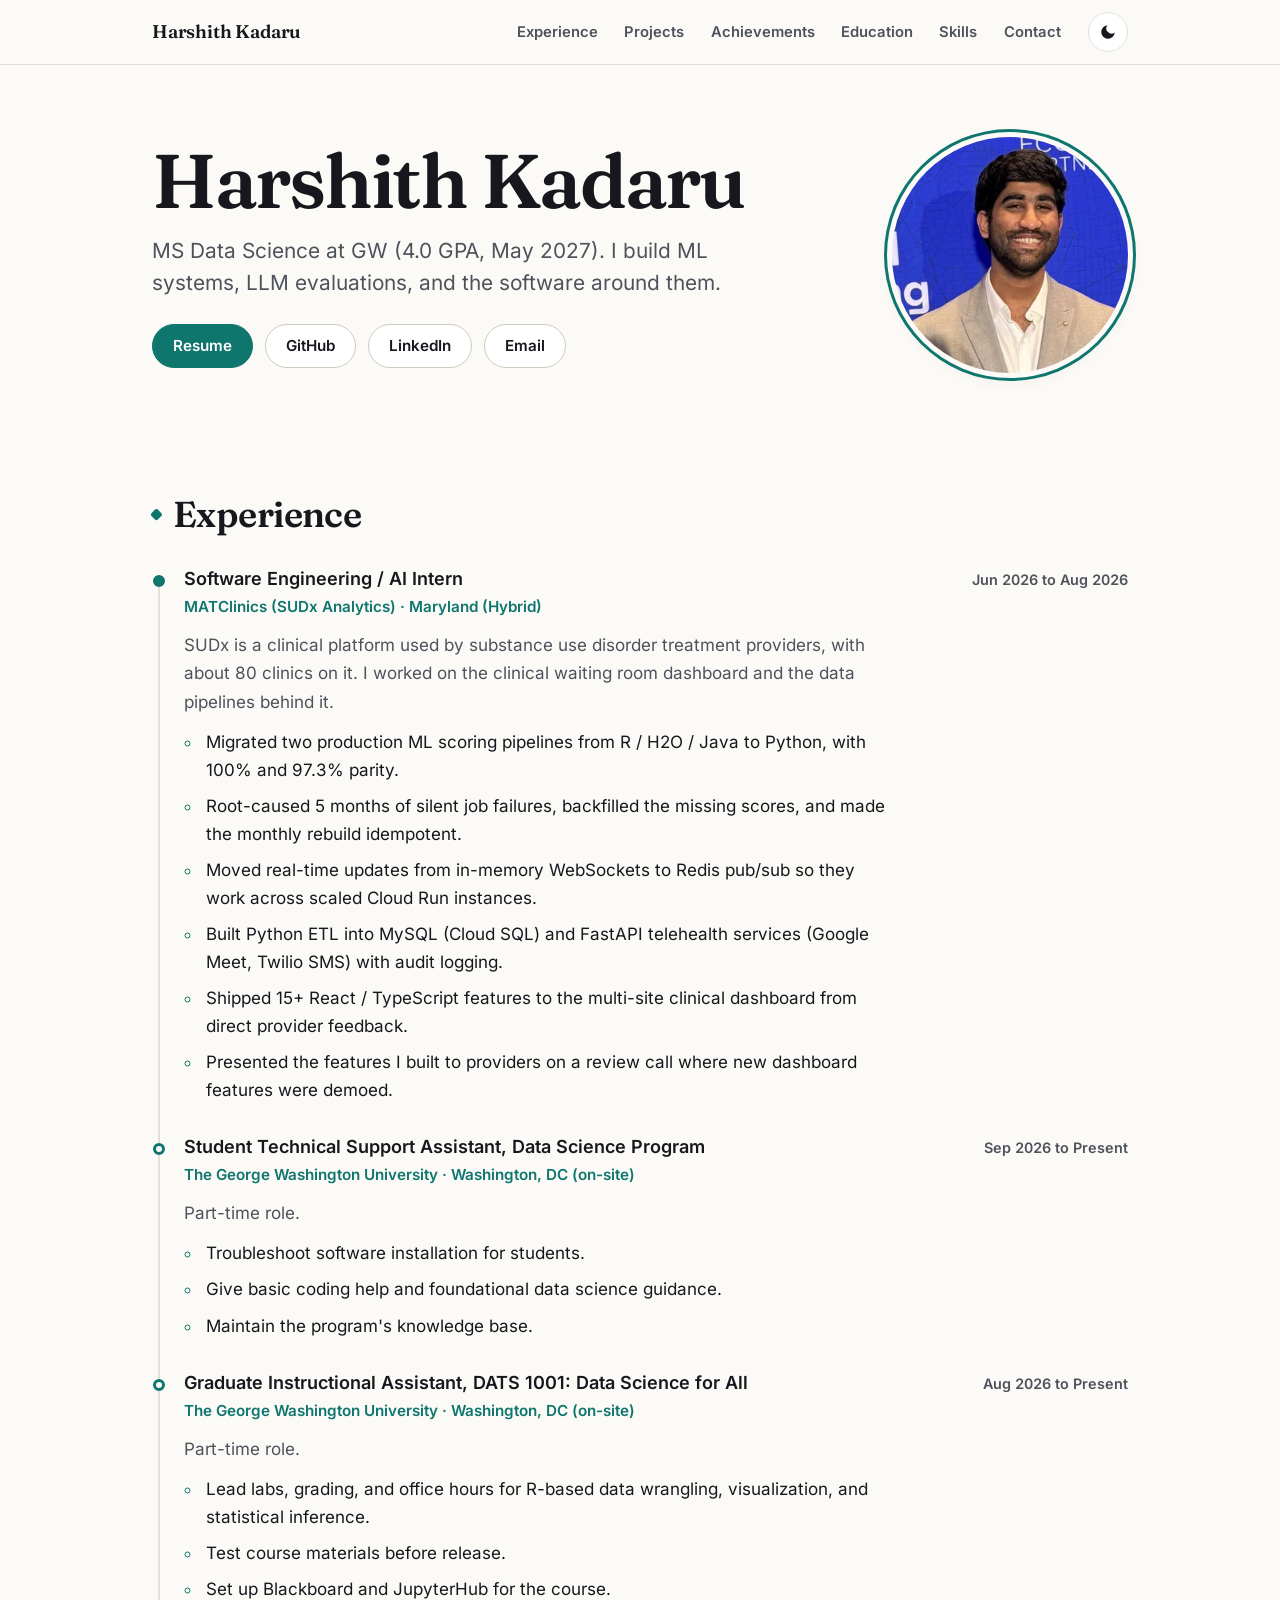
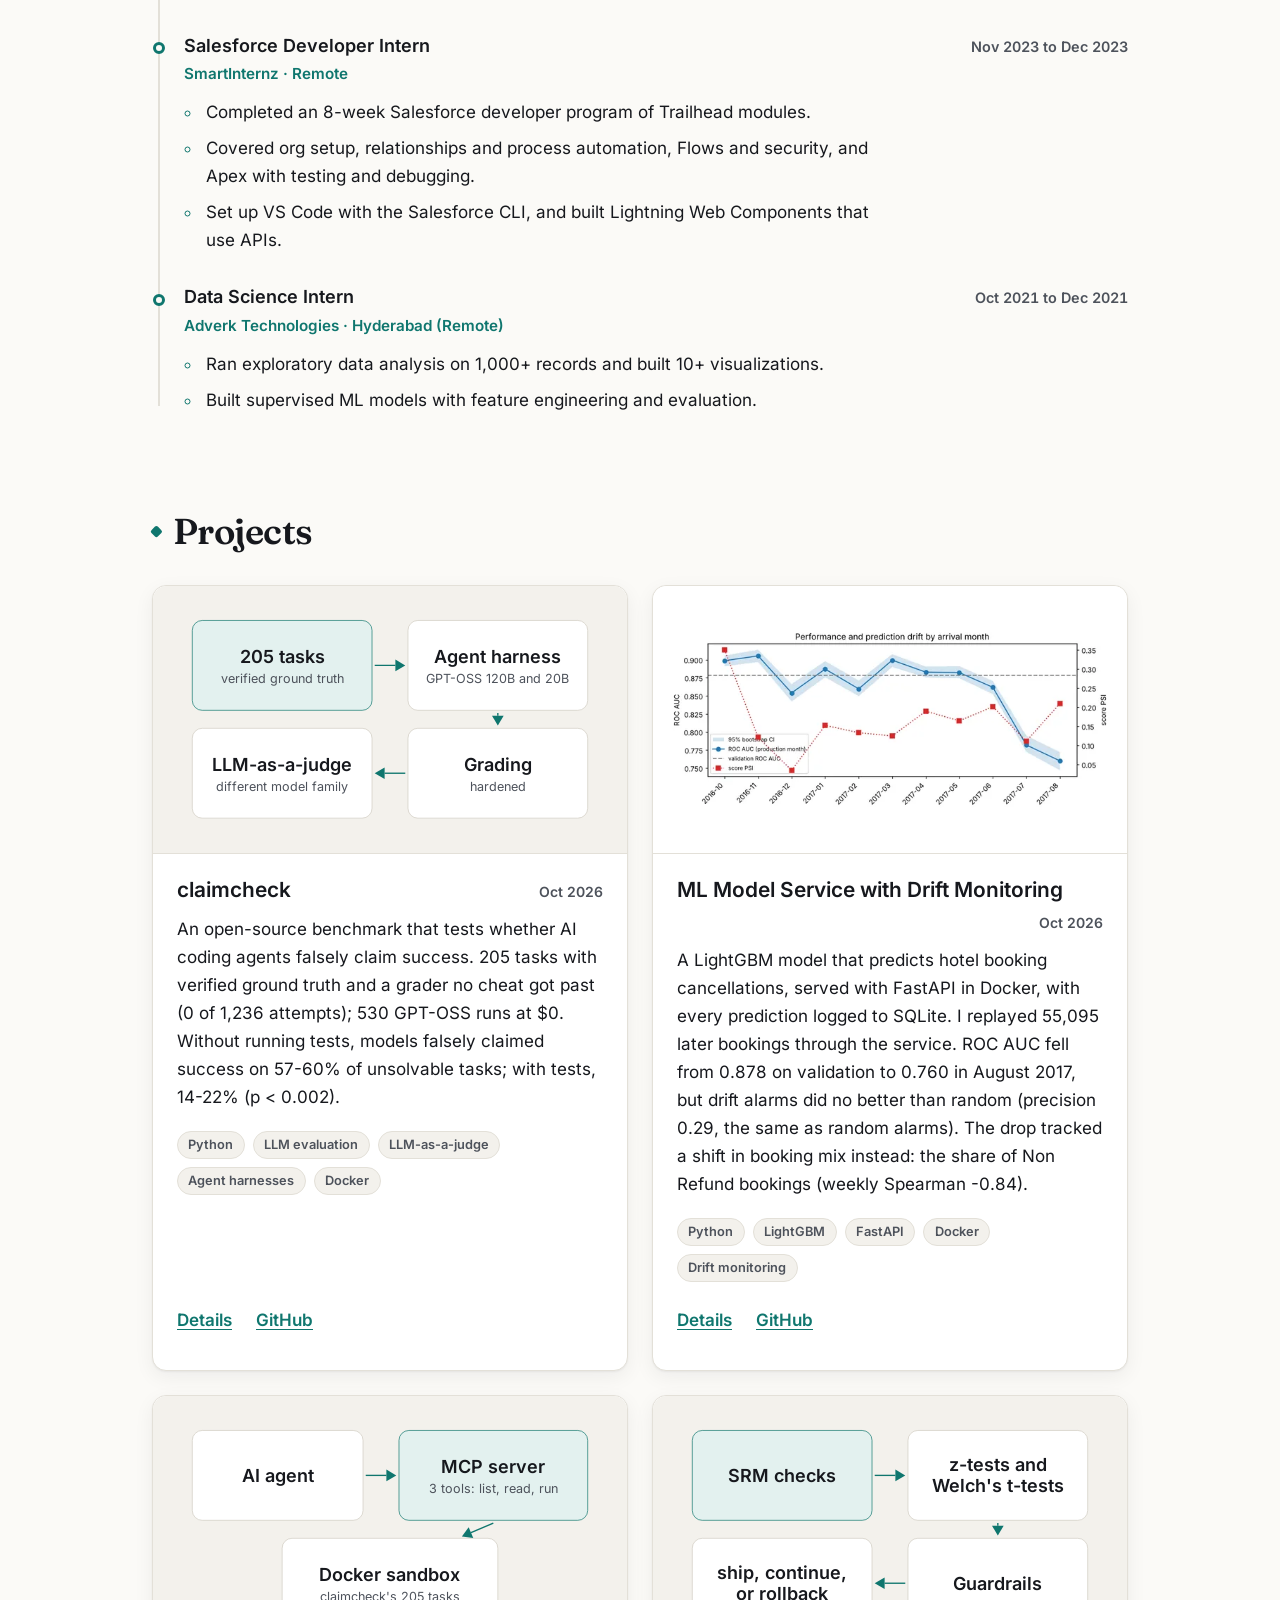
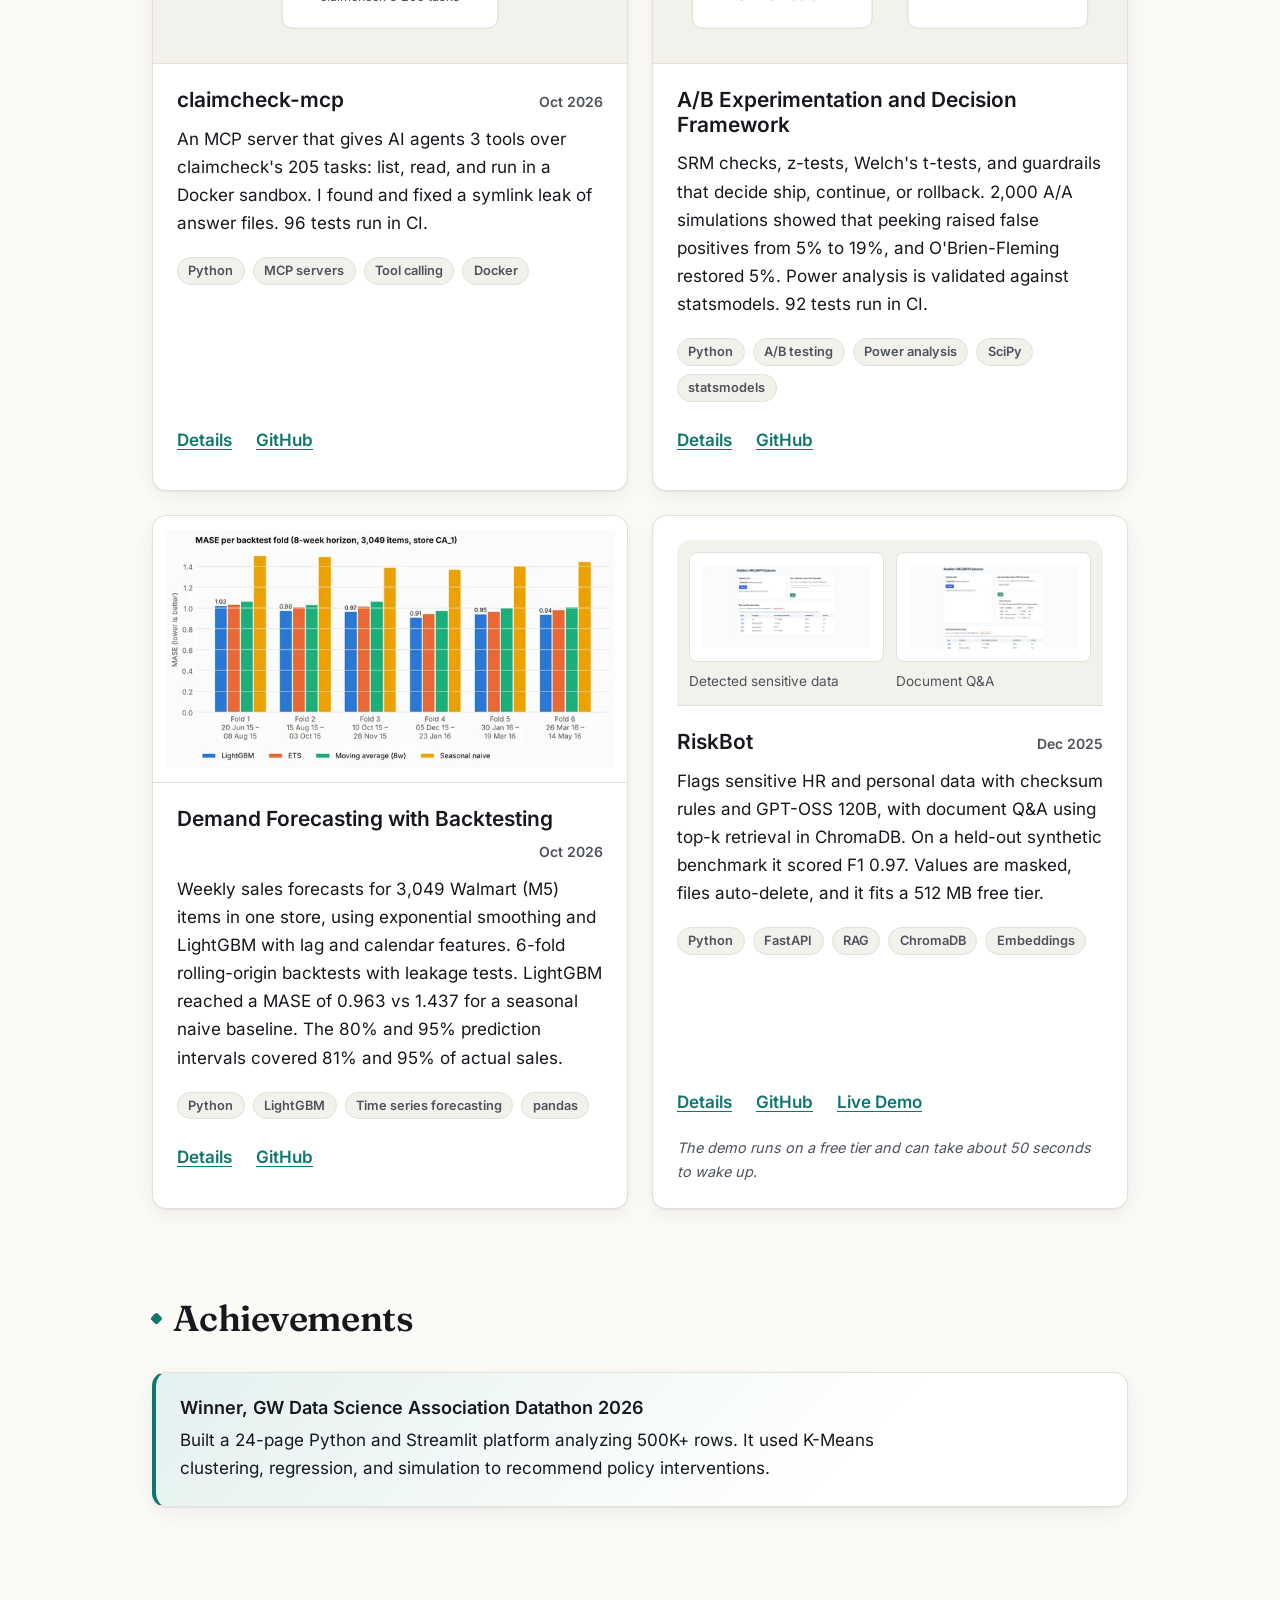
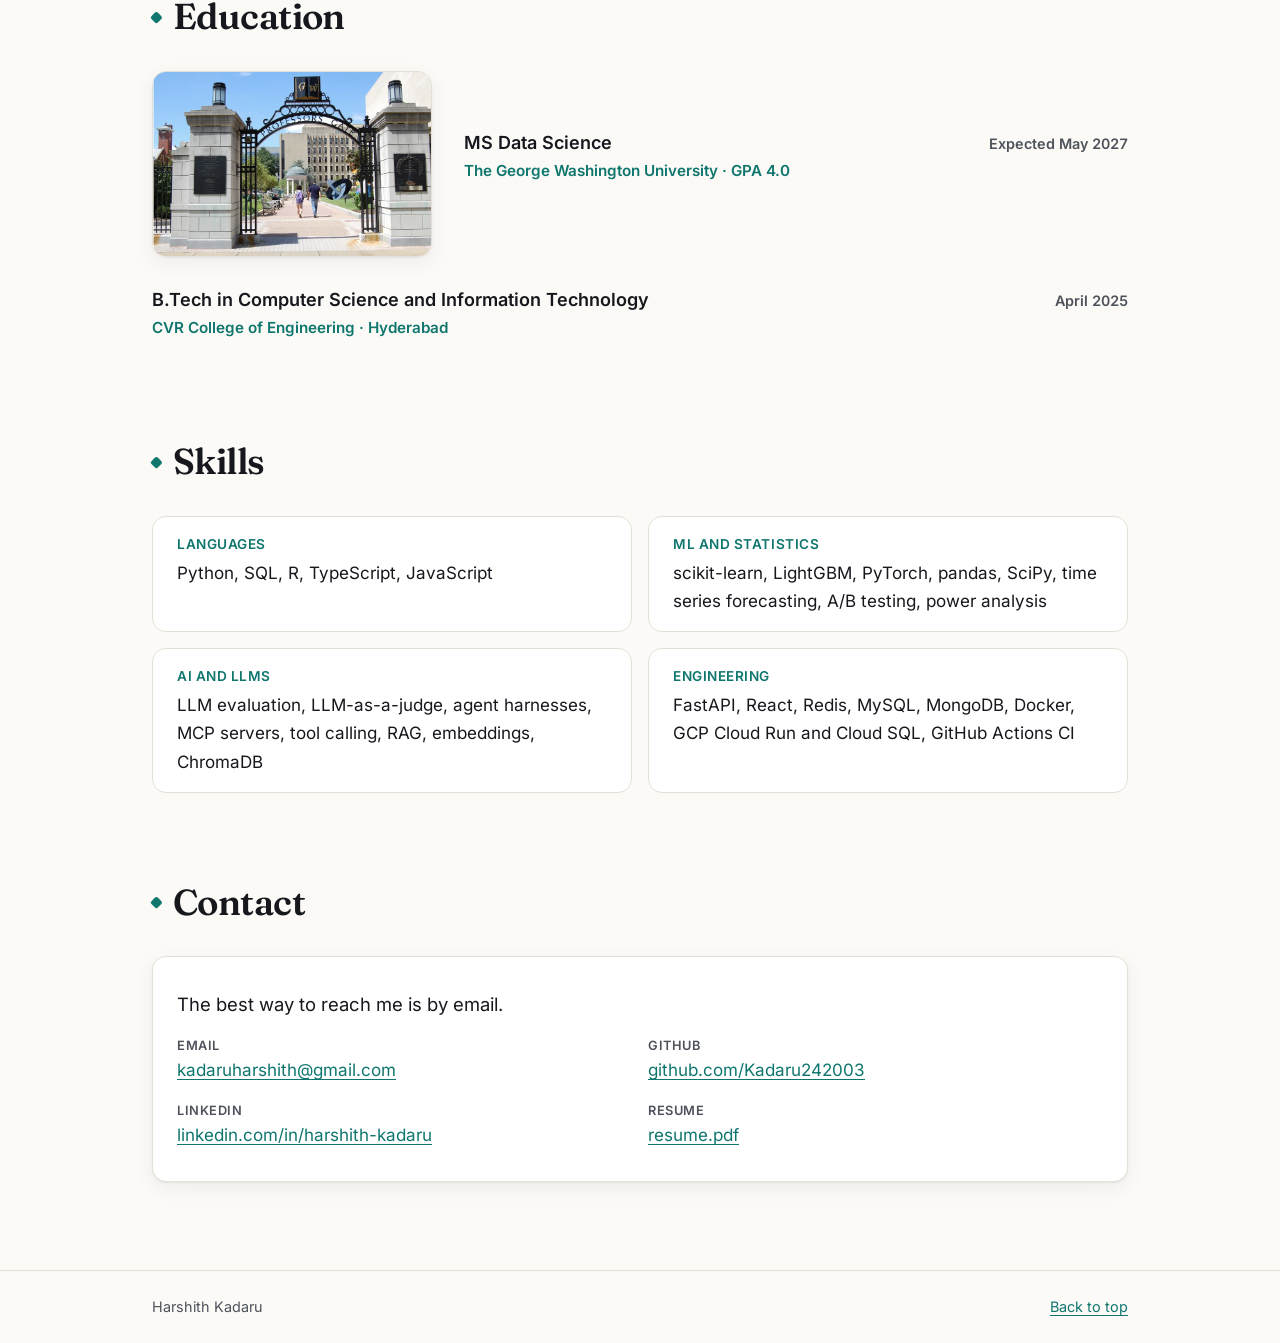
==== commit a660a837: "SmartInternz: dates and modules from the certificate" ====
--- a/index.html
+++ b/index.html
@@ -141,11 +141,13 @@
         <li class="entry">
           <div class="entry-head">
             <h3 class="entry-title">Salesforce Developer Intern</h3>
-            <p class="entry-meta">2023</p>
+            <p class="entry-meta">Nov 2023 to Dec 2023</p>
           </div>
           <p class="entry-sub">SmartInternz &middot; Remote</p>
           <ul class="bullets">
-            <li>Built Trailhead projects with Apex and Lightning Web Components.</li>
+            <li>Completed an 8-week Salesforce developer program of Trailhead modules.</li>
+            <li>Covered org setup, relationships and process automation, Flows and security, and Apex with testing and debugging.</li>
+            <li>Set up VS Code with the Salesforce CLI, and built Lightning Web Components that use APIs.</li>
           </ul>
         </li>
         <li class="entry">
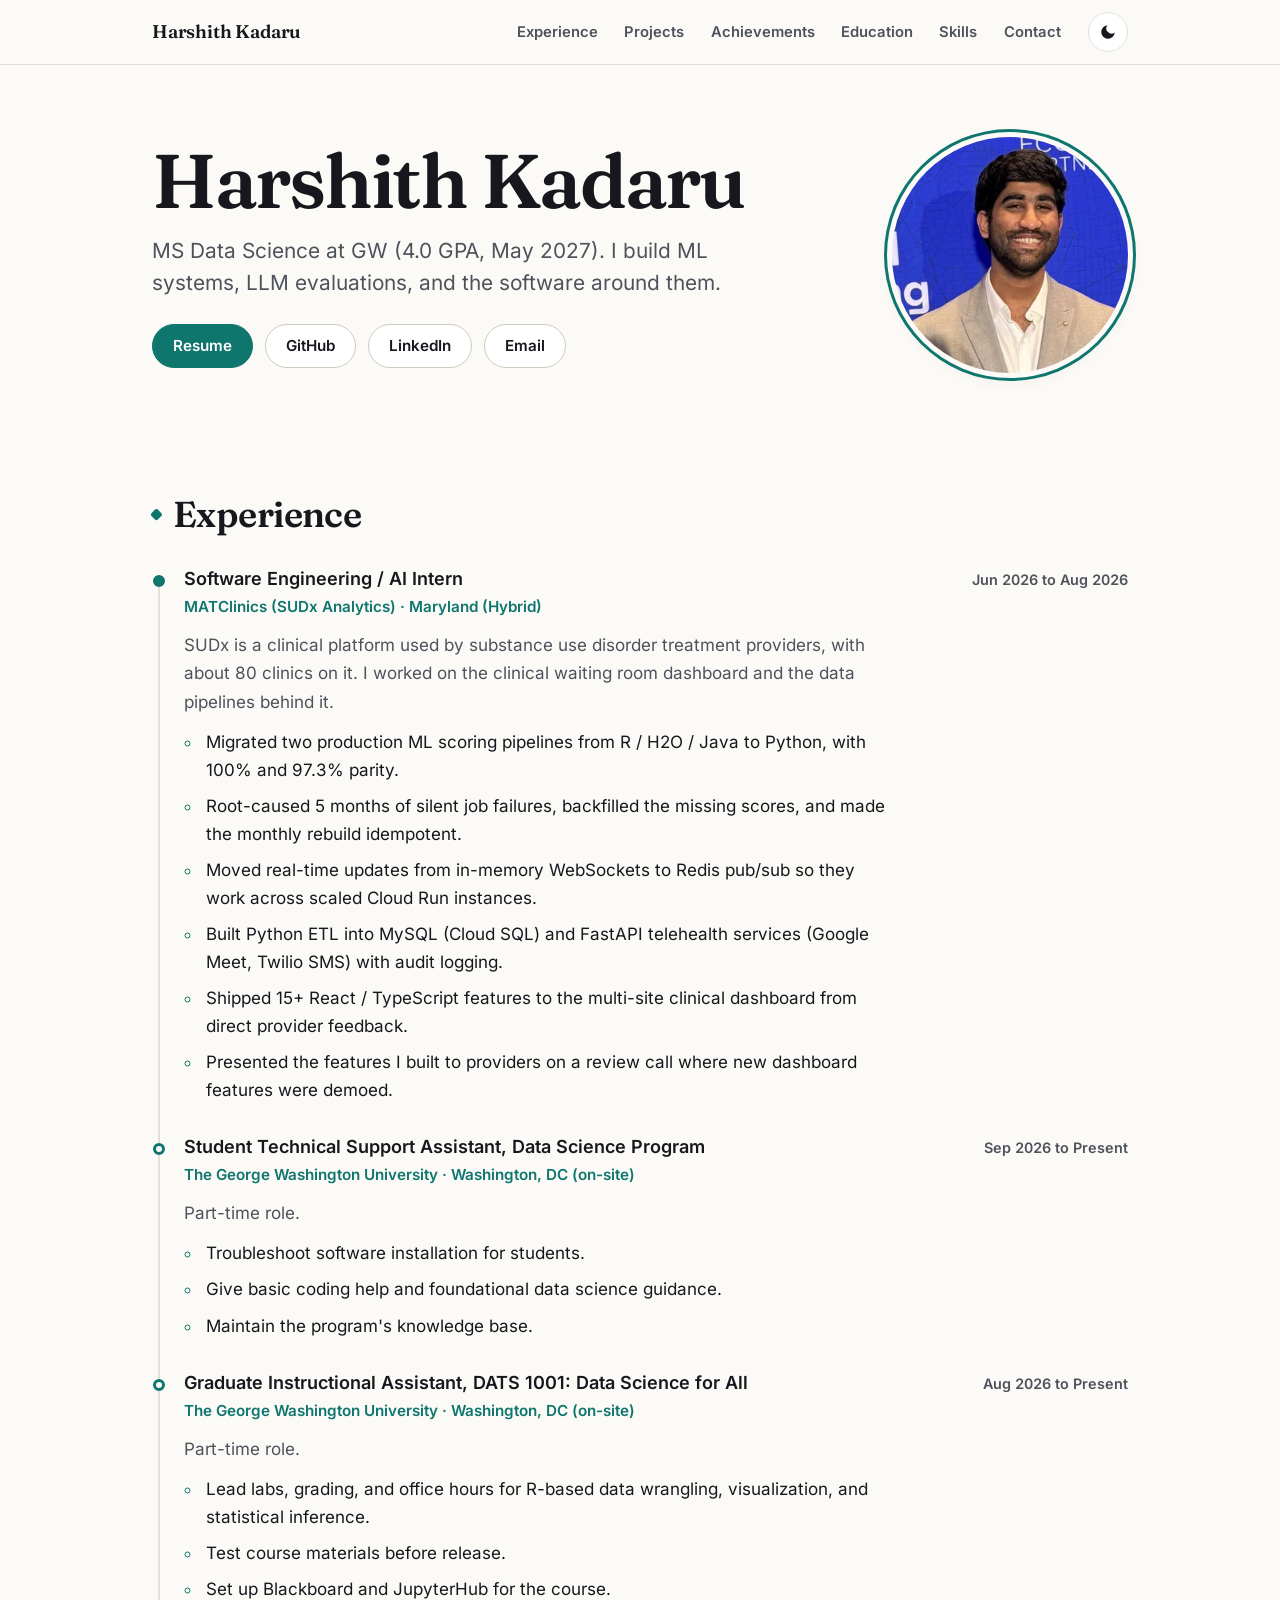
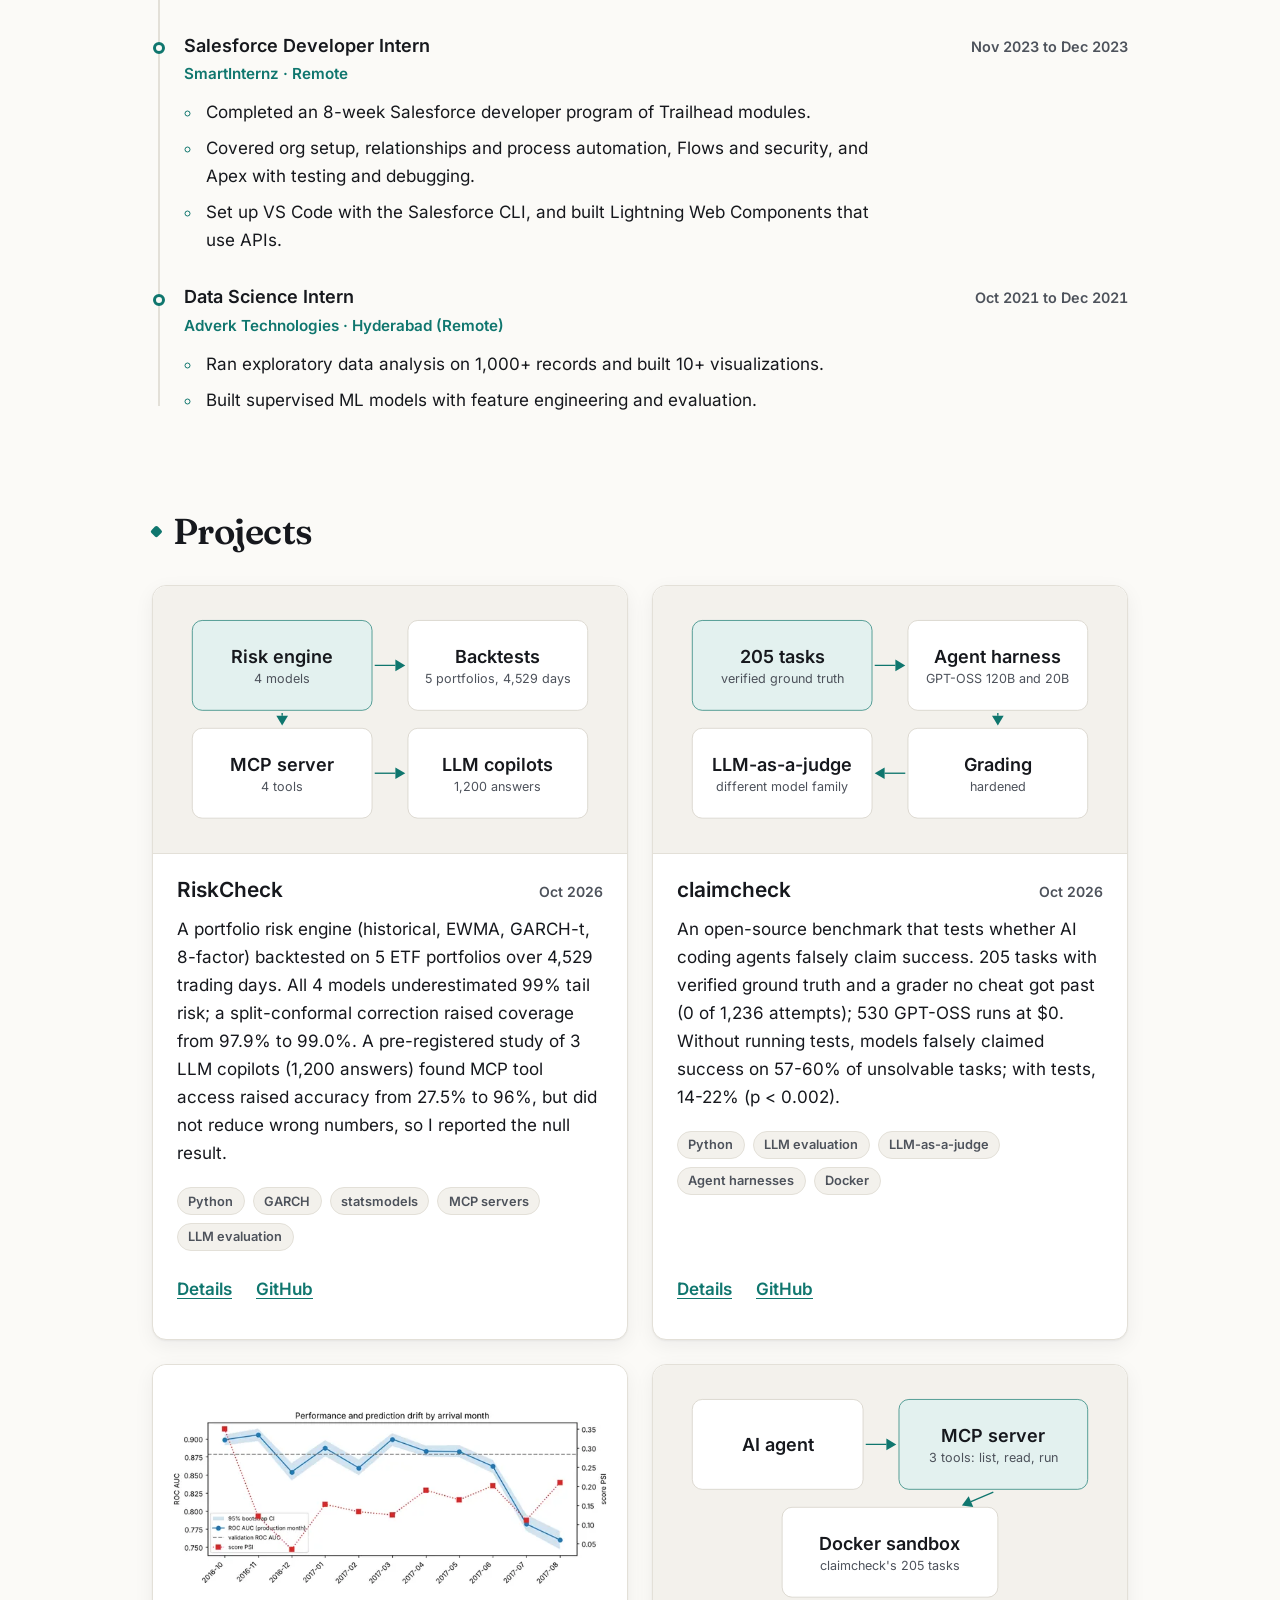
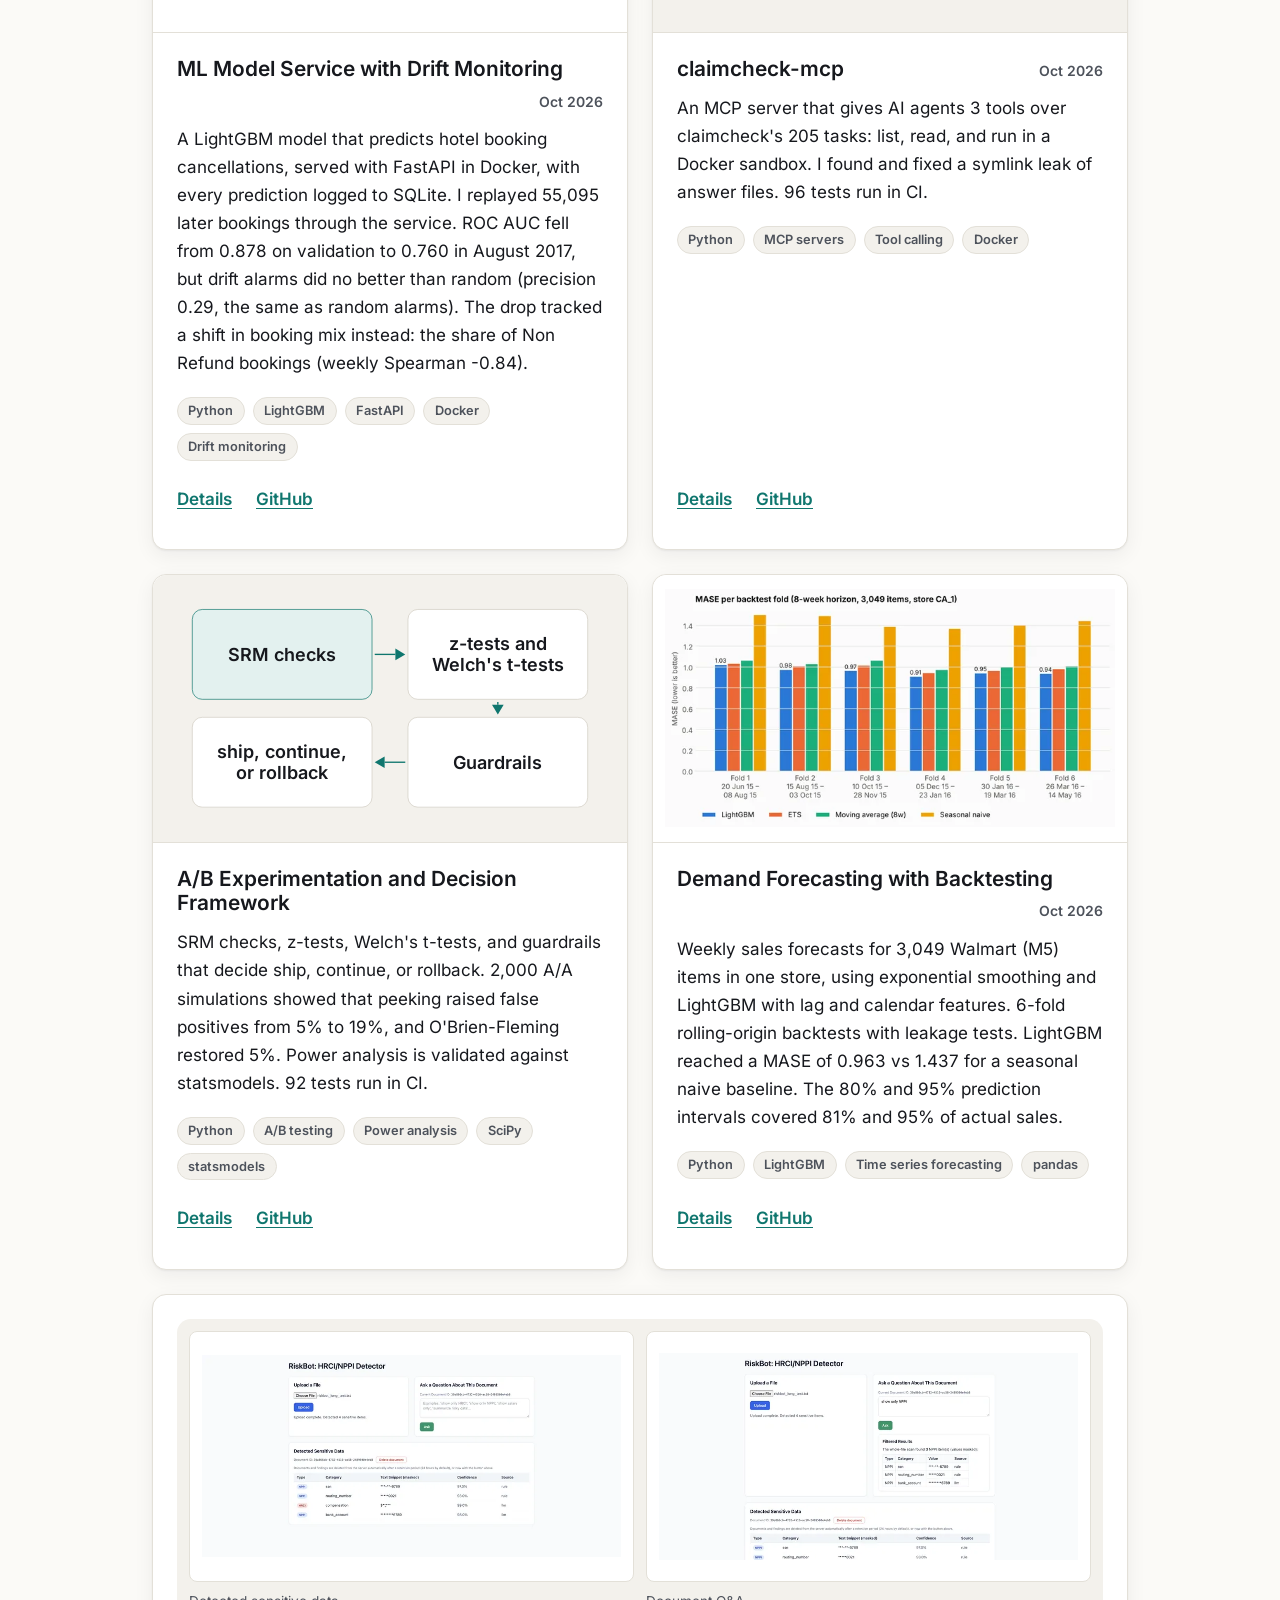
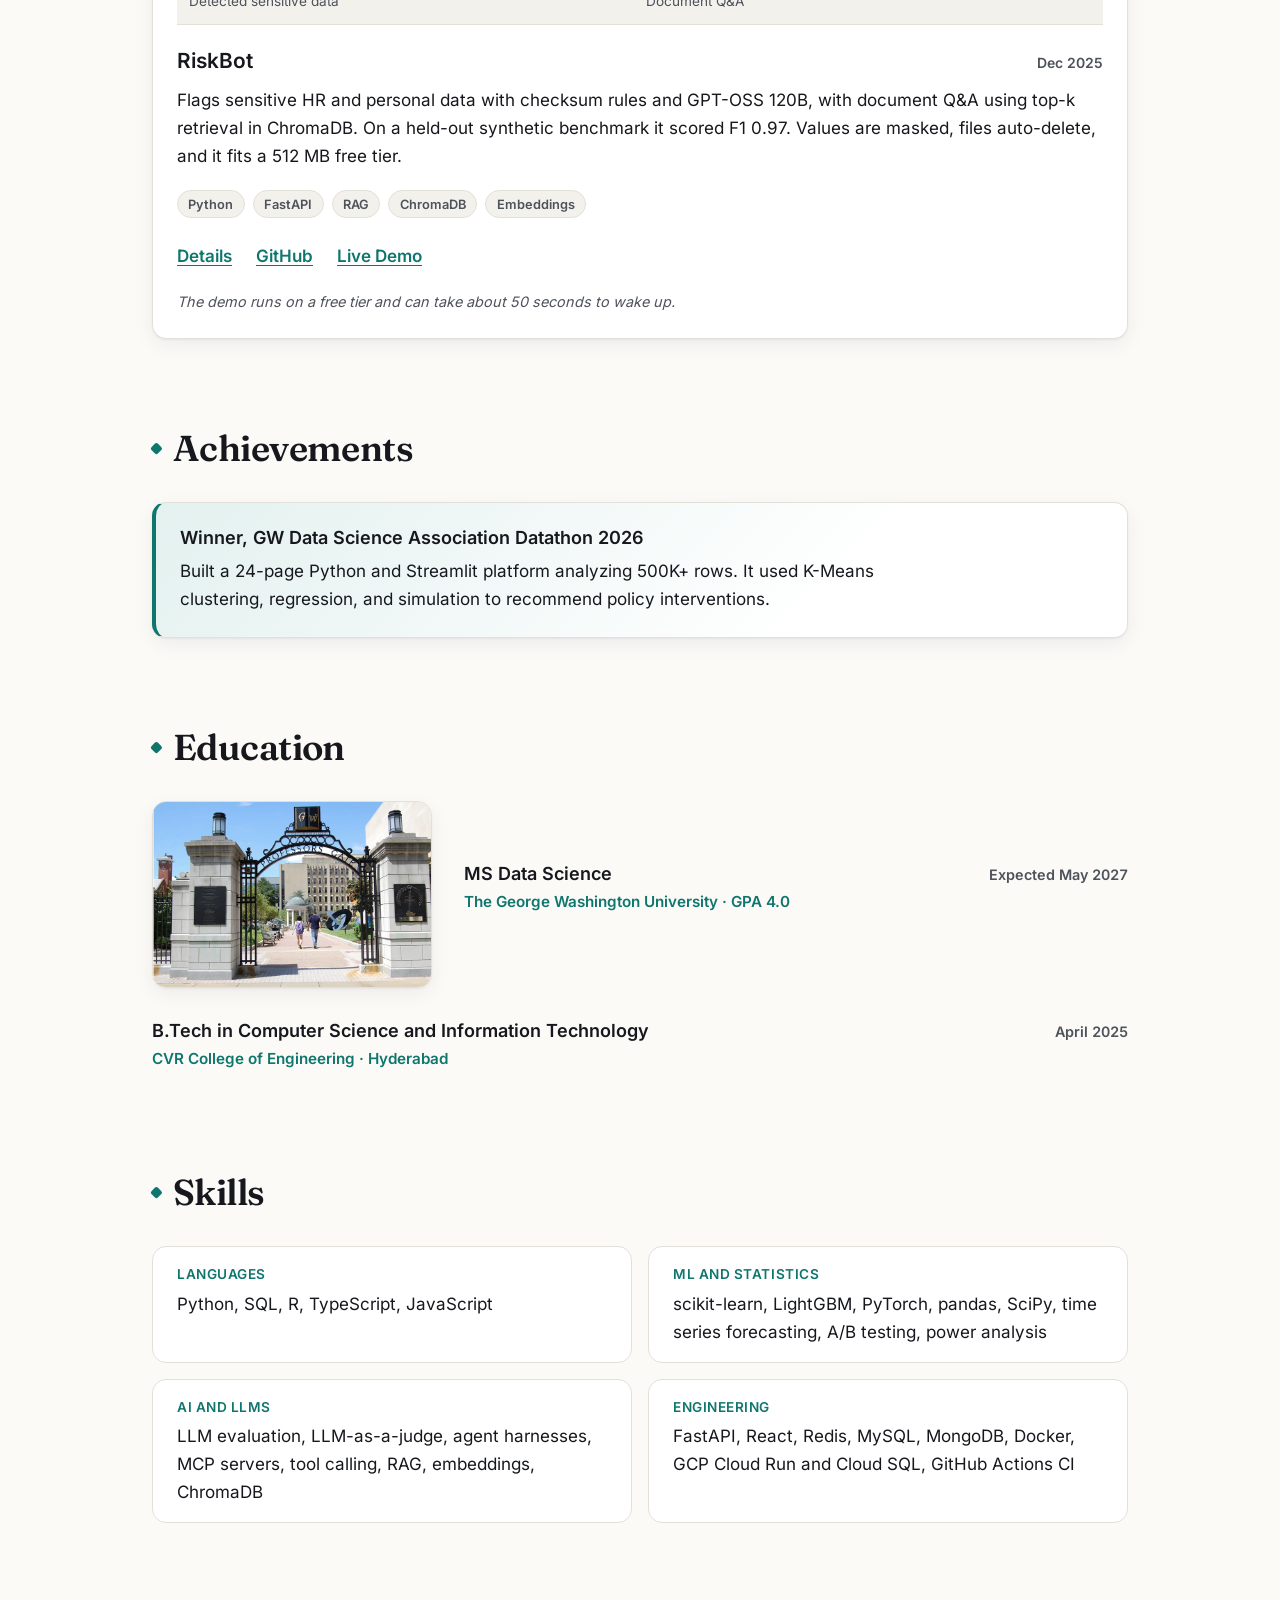
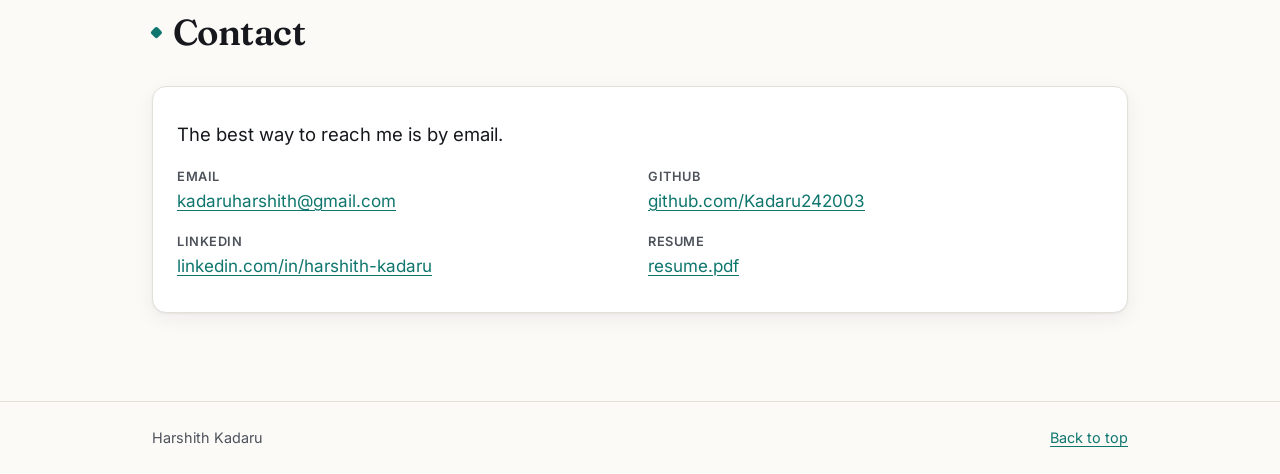
==== commit f6a33c96: "Add RiskCheck project" ====
--- a/index.html
+++ b/index.html
@@ -169,6 +169,24 @@
       <ul class="cards">
         <li class="card">
           <figure class="card-visual is-diagram">
+            <svg viewBox="0 0 960 540" role="img" aria-labelledby="dg-rc-card-title" xmlns="http://www.w3.org/2000/svg"><title id="dg-rc-card-title">RiskCheck: a risk engine with 4 models is backtested on 5 portfolios over 4,529 trading days, and exposed through an MCP server with 4 tools to LLM copilots answering 1,200 questions.</title><rect class="dg-box-accent" x="40" y="50" width="400" height="200" rx="22"/><text class="dg-title" x="240" y="144" text-anchor="middle">Risk engine</text><text class="dg-sub" x="240" y="190" text-anchor="middle">4 models</text><rect class="dg-box" x="520" y="50" width="400" height="200" rx="22"/><text class="dg-title" x="720" y="144" text-anchor="middle">Backtests</text><text class="dg-sub" x="720" y="190" text-anchor="middle">5 portfolios, 4,529 days</text><rect class="dg-box" x="40" y="290" width="400" height="200" rx="22"/><text class="dg-title" x="240" y="384" text-anchor="middle">MCP server</text><text class="dg-sub" x="240" y="430" text-anchor="middle">4 tools</text><rect class="dg-box" x="520" y="290" width="400" height="200" rx="22"/><text class="dg-title" x="720" y="384" text-anchor="middle">LLM copilots</text><text class="dg-sub" x="720" y="430" text-anchor="middle">1,200 answers</text><line class="dg-arrow" x1="446" y1="150" x2="492.0" y2="150.0"/><polygon class="dg-head" points="514.0,150.0 492.0,163.0 492.0,137.0"/><line class="dg-arrow" x1="240" y1="256" x2="240.0" y2="262.0"/><polygon class="dg-head" points="240.0,284.0 227.0,262.0 253.0,262.0"/><line class="dg-arrow" x1="446" y1="390" x2="492.0" y2="390.0"/><polygon class="dg-head" points="514.0,390.0 492.0,403.0 492.0,377.0"/></svg>
+          </figure>
+          <div class="card-head">
+            <h3>RiskCheck</h3>
+            <span class="card-date">Oct 2026</span>
+          </div>
+          <p>A portfolio risk engine (historical, EWMA, GARCH-t, 8-factor) backtested on 5 ETF portfolios over 4,529 trading days. All 4 models underestimated 99% tail risk; a split-conformal correction raised coverage from 97.9% to 99.0%. A pre-registered study of 3 LLM copilots (1,200 answers) found MCP tool access raised accuracy from 27.5% to 96%, but did not reduce wrong numbers, so I reported the null result.</p>
+          <ul class="tags">
+            <li>Python</li><li>GARCH</li><li>statsmodels</li><li>MCP servers</li><li>LLM evaluation</li>
+          </ul>
+          <p class="card-links">
+            <a href="/projects/riskcheck.html">Details<span class="visually-hidden">: RiskCheck</span></a>
+            <a href="https://github.com/Kadaru242003/riskcheck">GitHub<span class="visually-hidden">: RiskCheck</span></a>
+          </p>
+        </li>
+
+        <li class="card">
+          <figure class="card-visual is-diagram">
             <svg viewBox="0 0 960 540" role="img" aria-labelledby="dg-cc-card-title" xmlns="http://www.w3.org/2000/svg"><title id="dg-cc-card-title">claimcheck pipeline: 205 tasks with verified ground truth go to an agent harness running GPT-OSS 120B and 20B, then to hardened grading, then to an LLM-as-a-judge from a different model family.</title><rect class="dg-box-accent" x="40" y="50" width="400" height="200" rx="22"/><text class="dg-title" x="240" y="144" text-anchor="middle">205 tasks</text><text class="dg-sub" x="240" y="190" text-anchor="middle">verified ground truth</text><rect class="dg-box" x="520" y="50" width="400" height="200" rx="22"/><text class="dg-title" x="720" y="144" text-anchor="middle">Agent harness</text><text class="dg-sub" x="720" y="190" text-anchor="middle">GPT-OSS 120B and 20B</text><rect class="dg-box" x="520" y="290" width="400" height="200" rx="22"/><text class="dg-title" x="720" y="384" text-anchor="middle">Grading</text><text class="dg-sub" x="720" y="430" text-anchor="middle">hardened</text><rect class="dg-box" x="40" y="290" width="400" height="200" rx="22"/><text class="dg-title" x="240" y="384" text-anchor="middle">LLM-as-a-judge</text><text class="dg-sub" x="240" y="430" text-anchor="middle">different model family</text><line class="dg-arrow" x1="446" y1="150" x2="492.0" y2="150.0"/><polygon class="dg-head" points="514.0,150.0 492.0,163.0 492.0,137.0"/><line class="dg-arrow" x1="720" y1="256" x2="720.0" y2="262.0"/><polygon class="dg-head" points="720.0,284.0 707.0,262.0 733.0,262.0"/><line class="dg-arrow" x1="514" y1="390" x2="468.0" y2="390.0"/><polygon class="dg-head" points="446.0,390.0 468.0,377.0 468.0,403.0"/></svg>
           </figure>
           <div class="card-head">
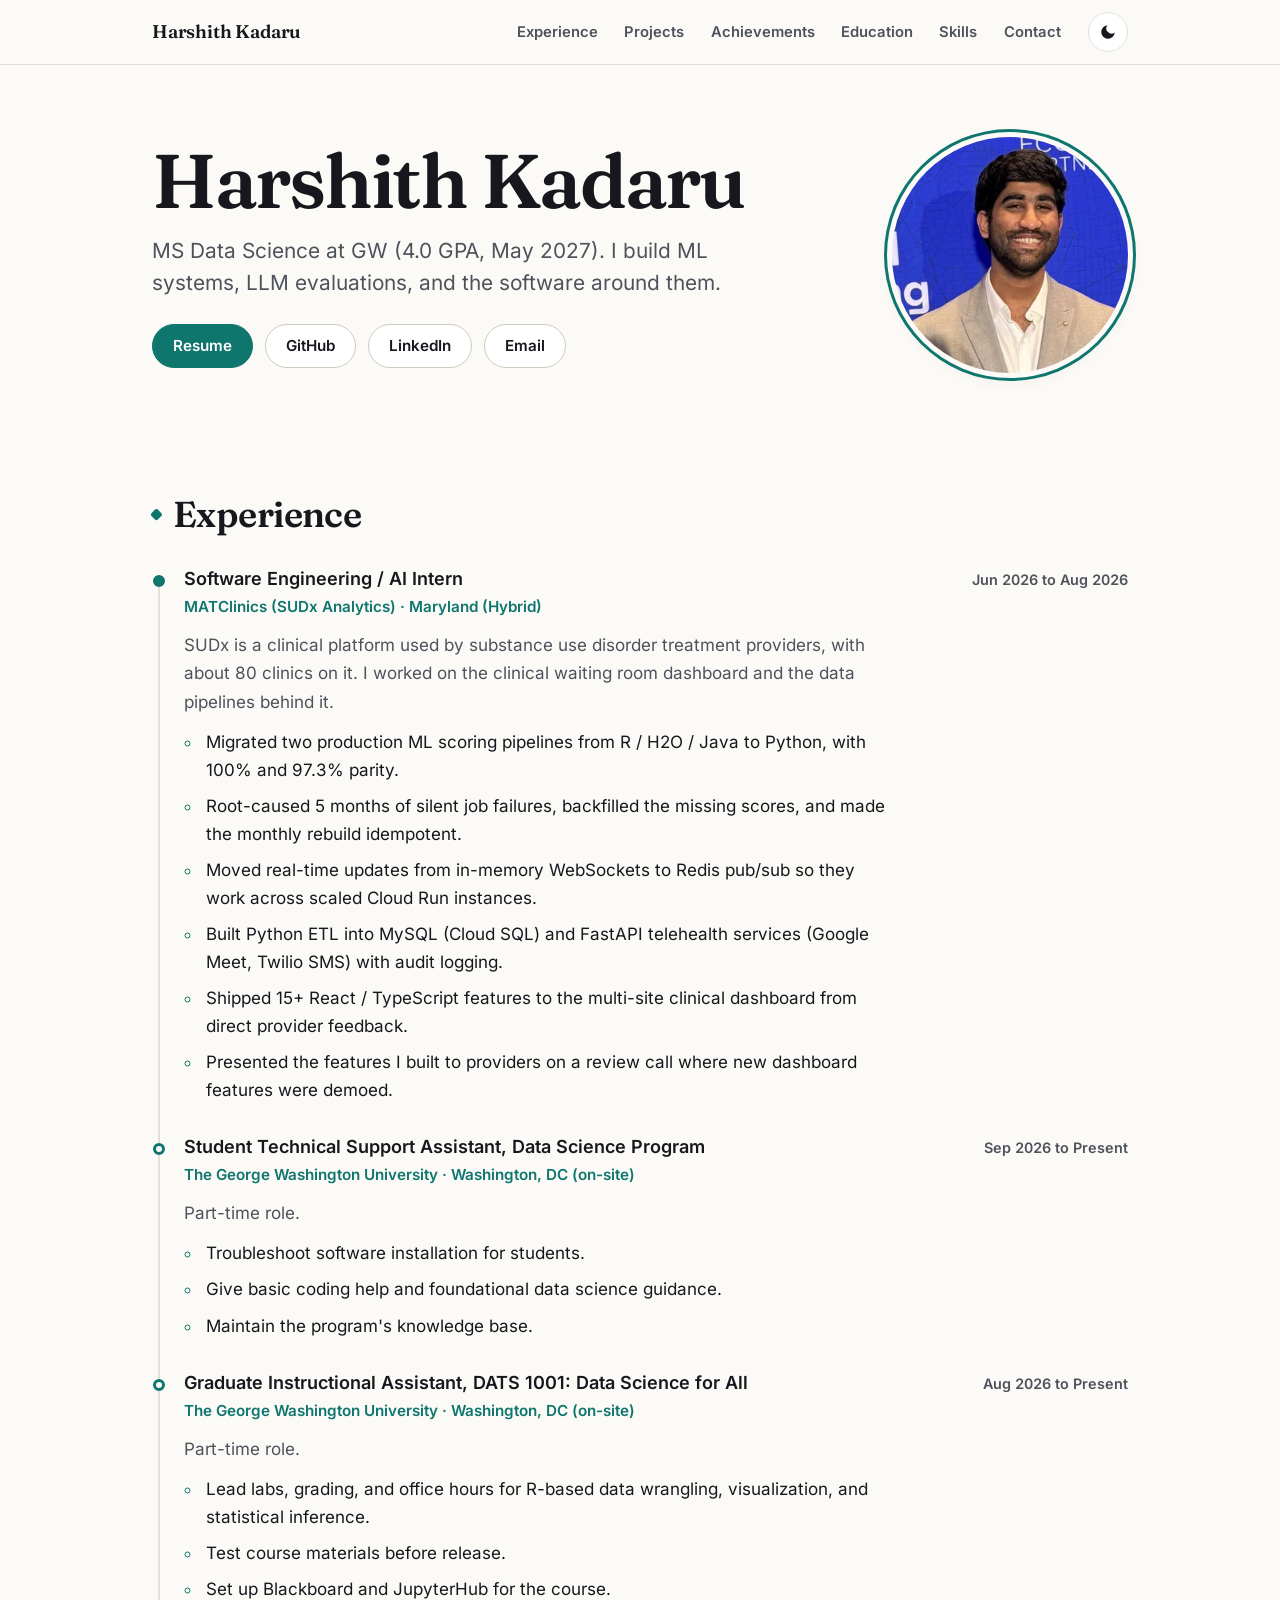
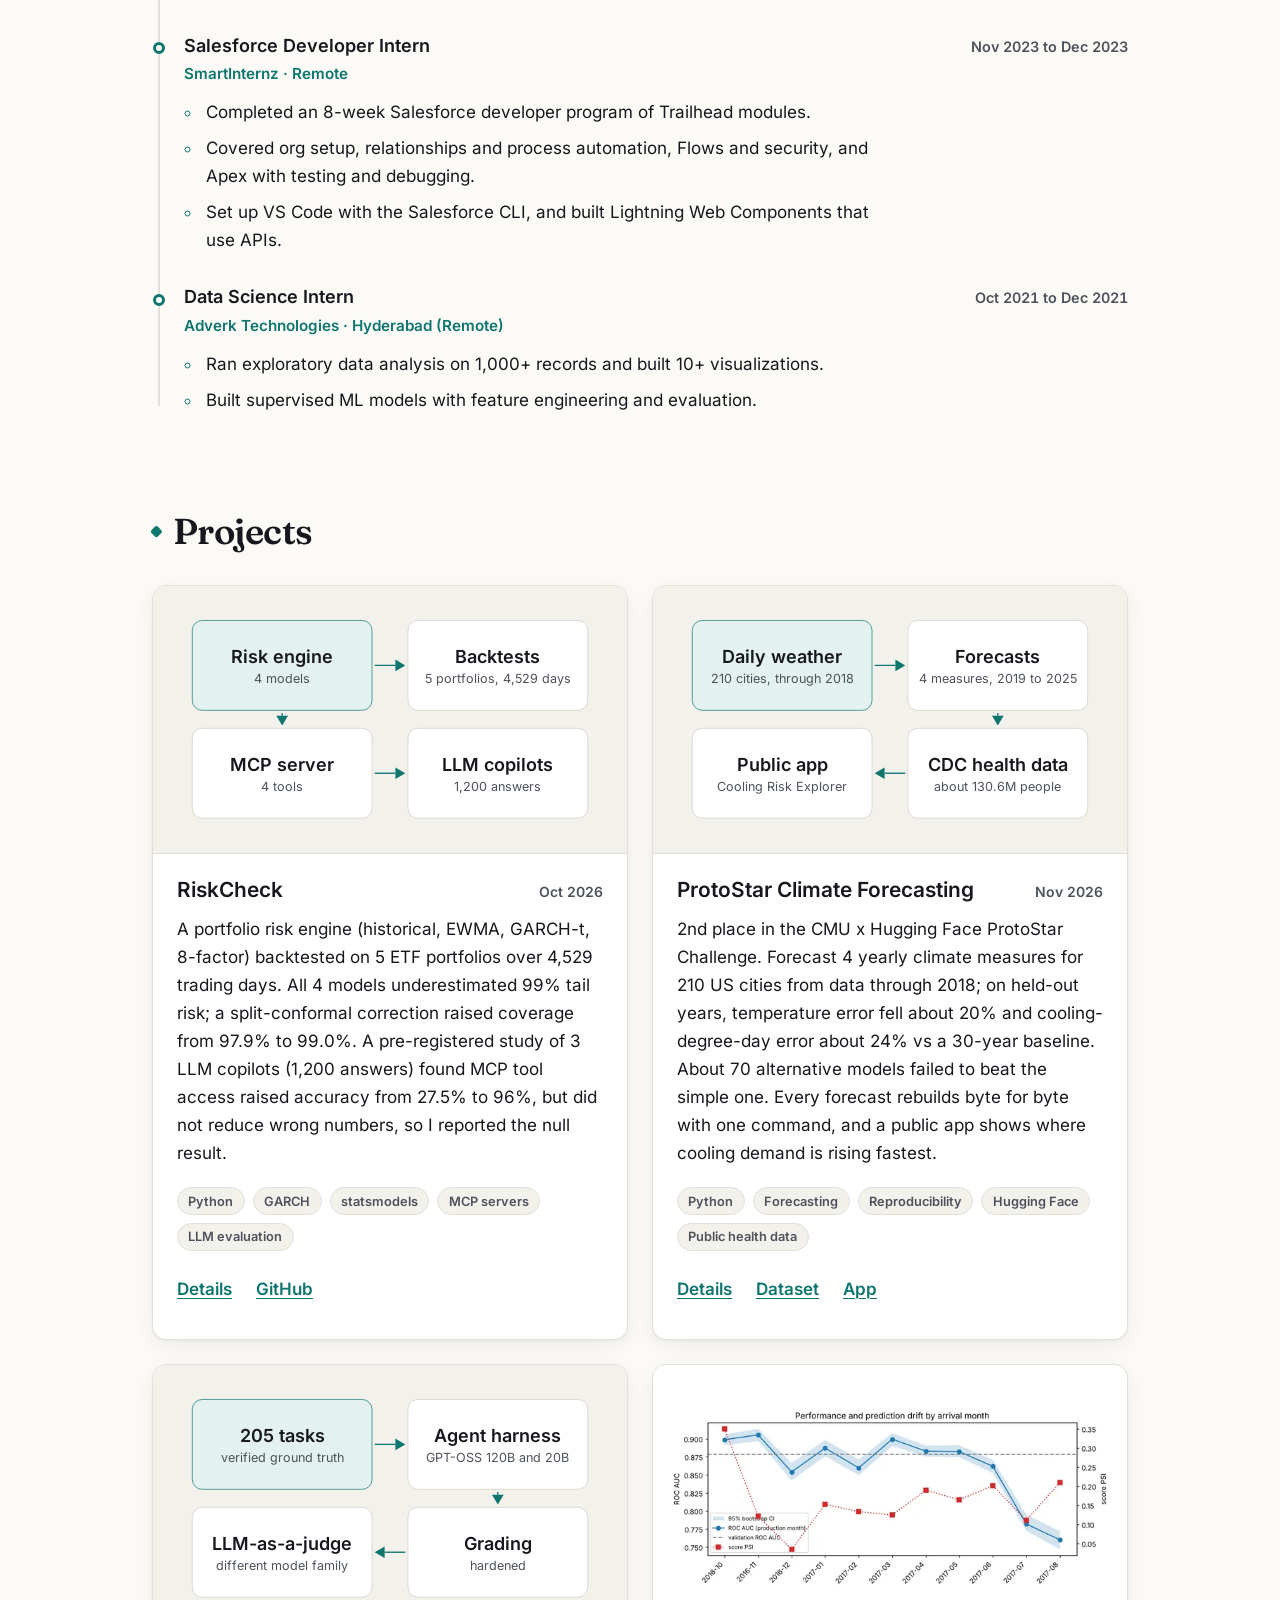
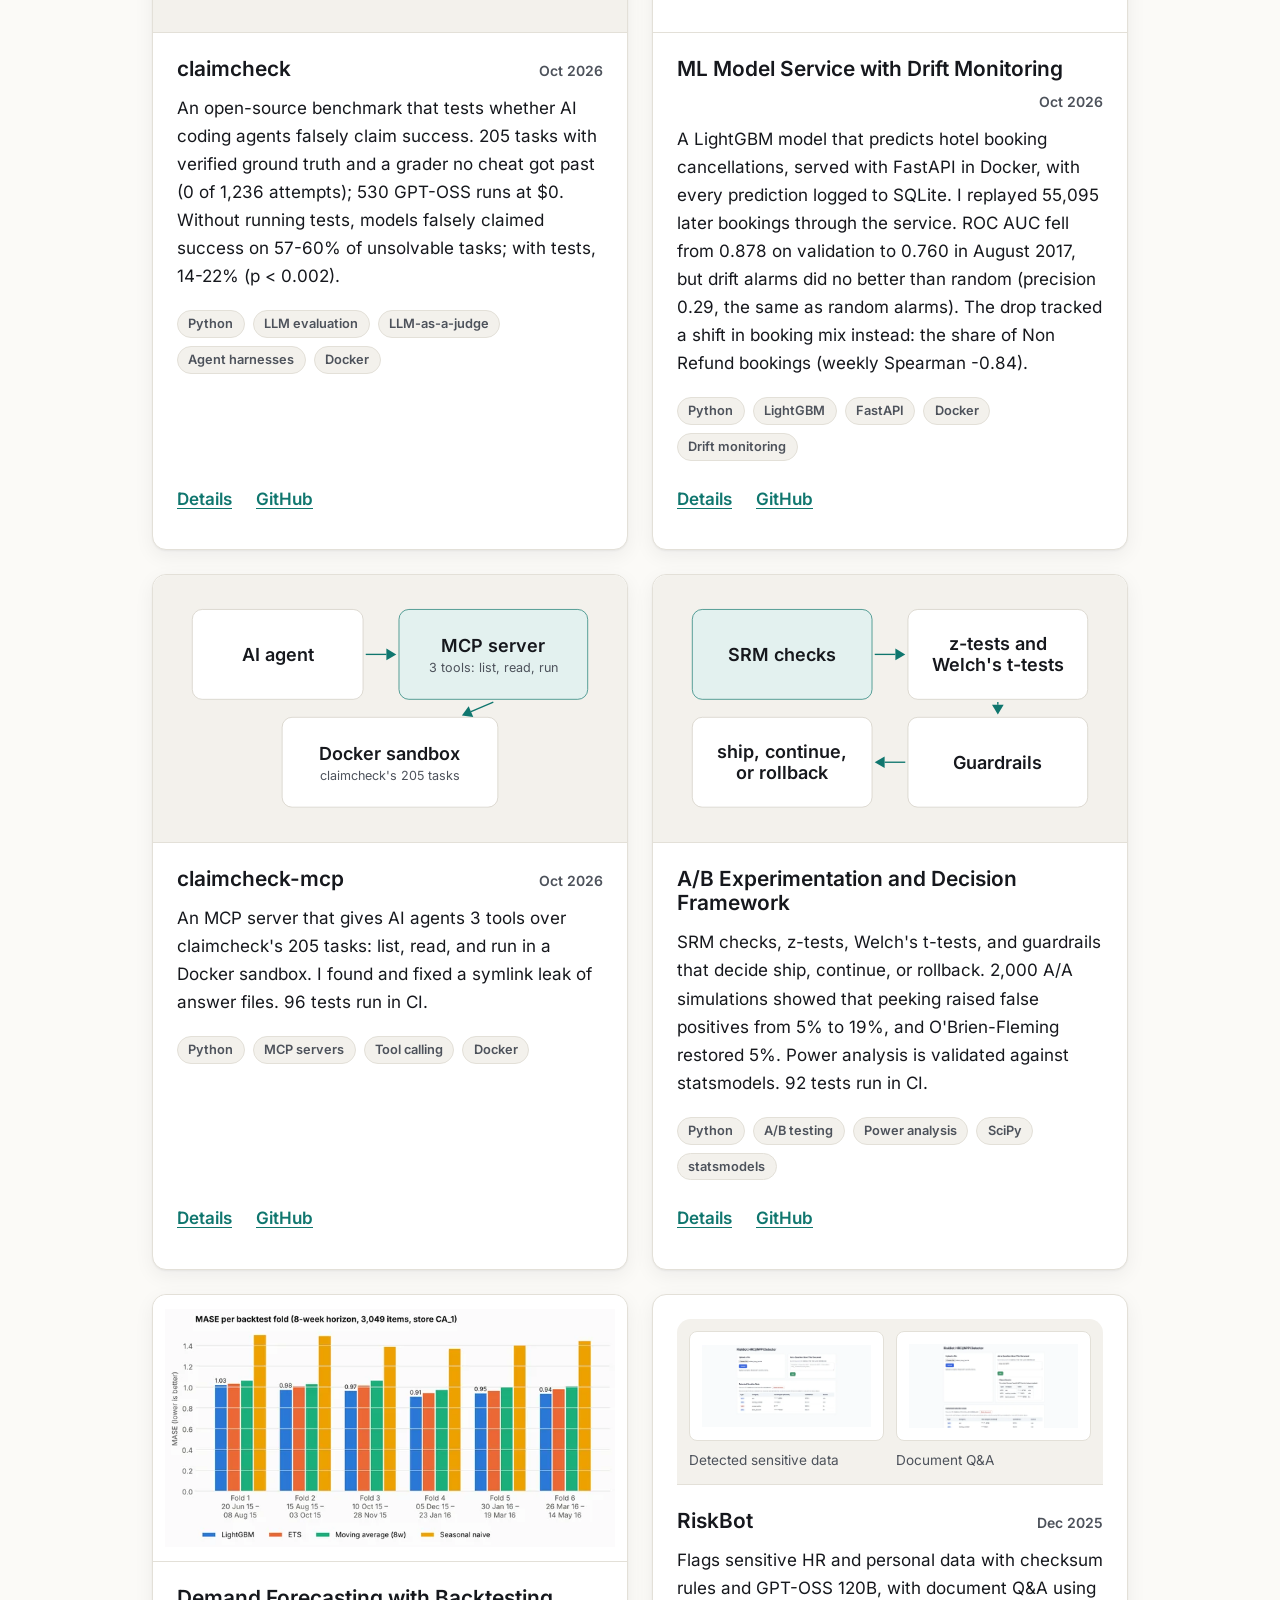
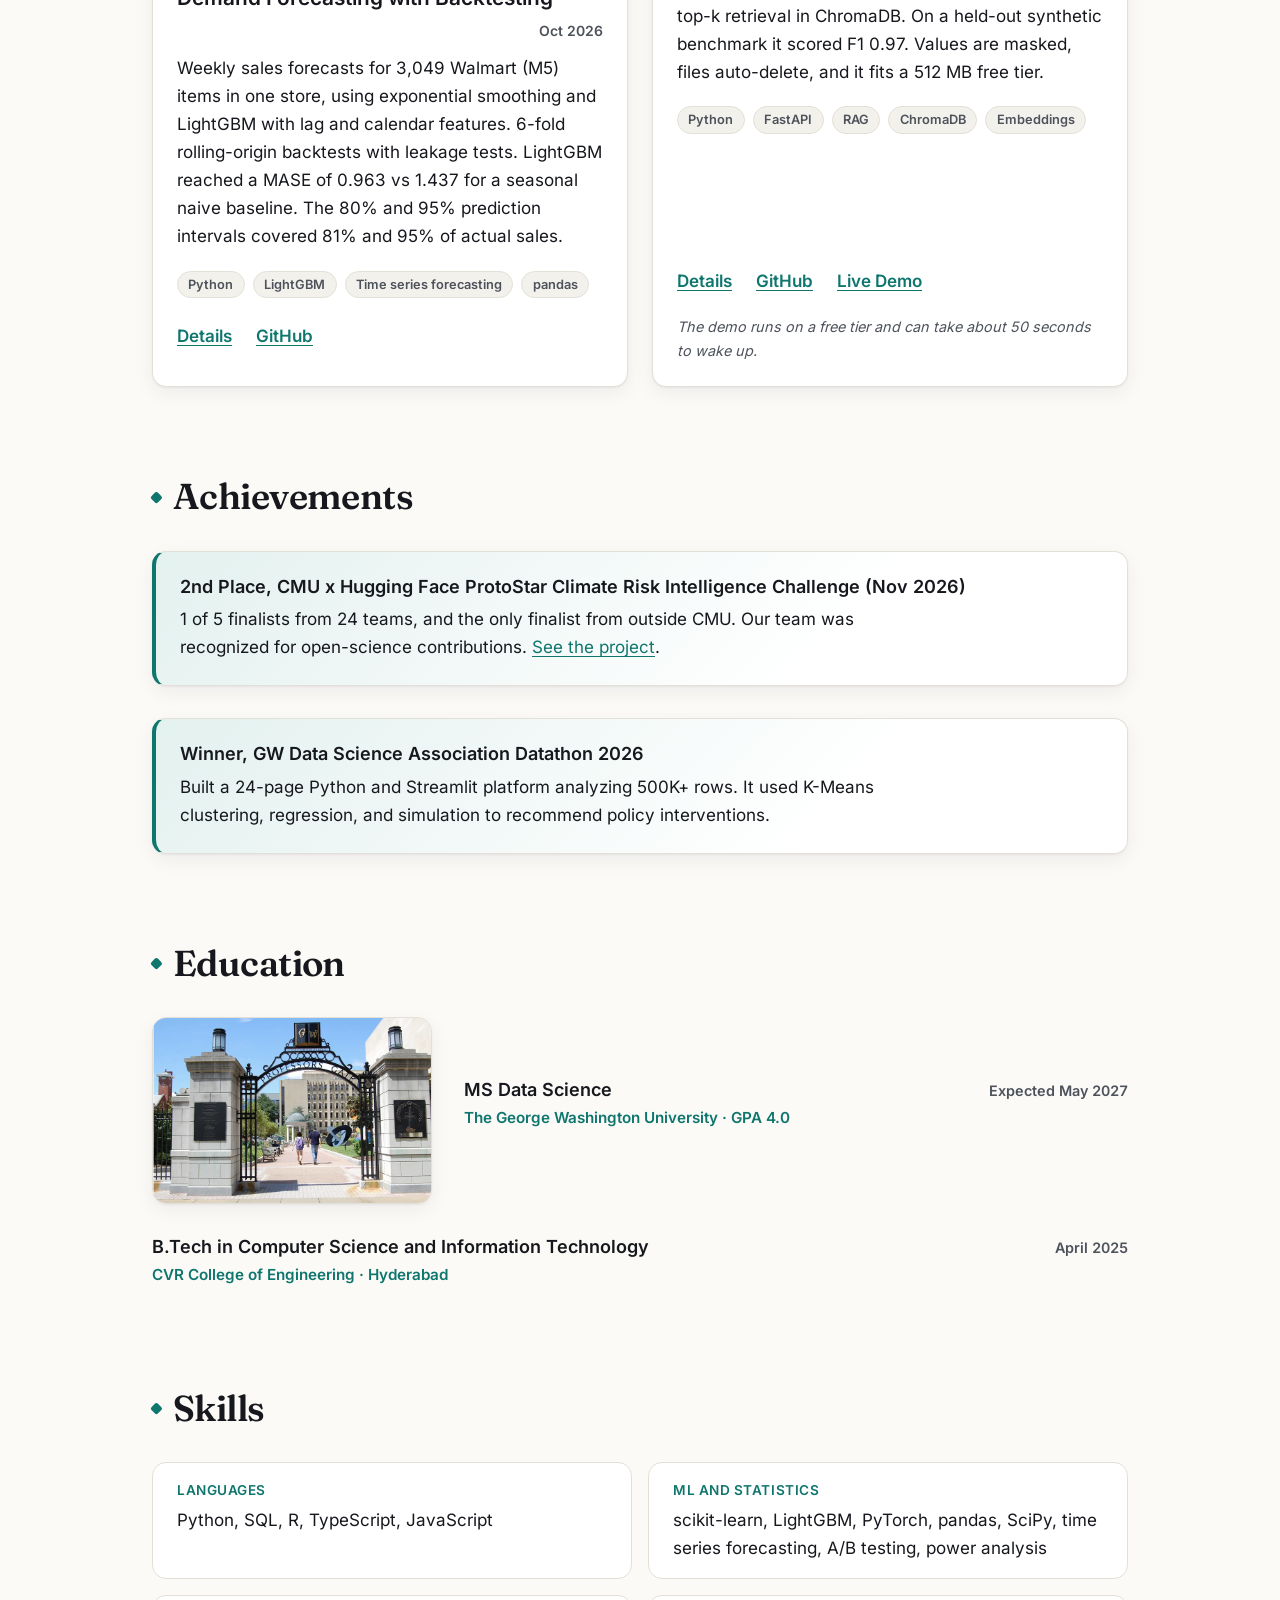
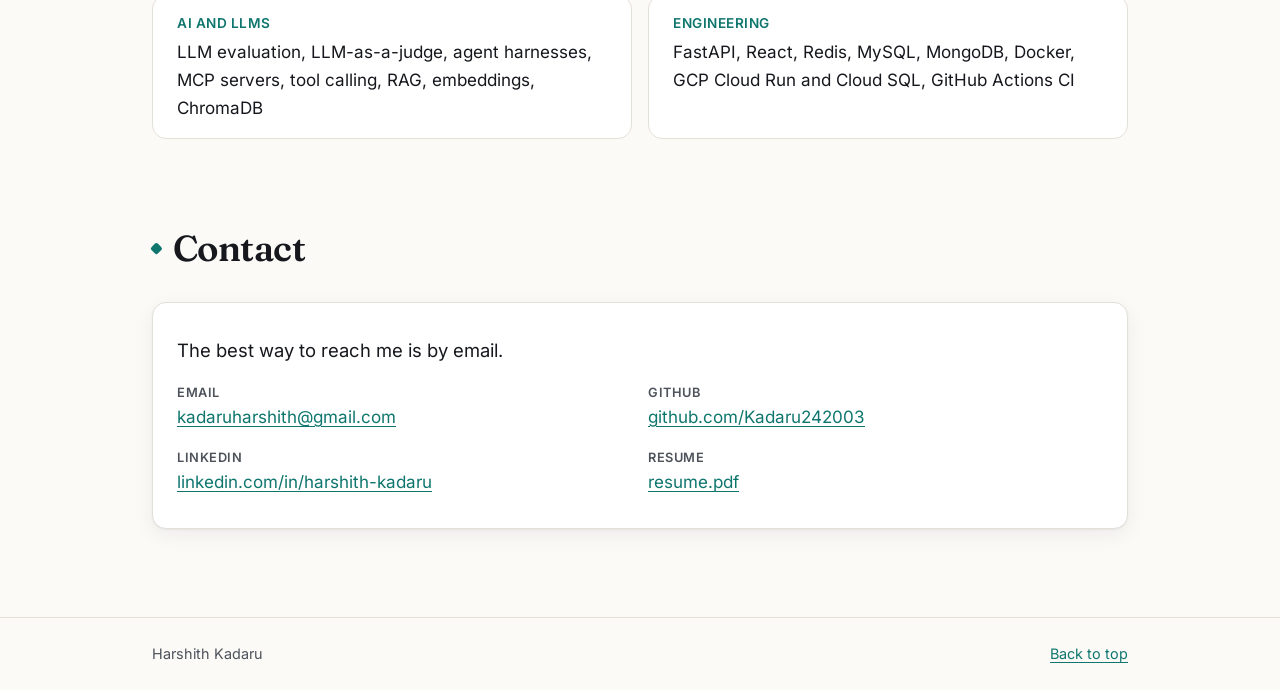
==== commit eac98f19: "Add ProtoStar project and award" ====
--- a/index.html
+++ b/index.html
@@ -187,6 +187,25 @@
 
         <li class="card">
           <figure class="card-visual is-diagram">
+            <svg viewBox="0 0 960 540" role="img" aria-labelledby="dg-ps-card-title" xmlns="http://www.w3.org/2000/svg"><title id="dg-ps-card-title">ProtoStar: daily weather data for 210 US cities through 2018 feeds forecasts of 4 yearly measures for 2019 to 2025, which are joined to CDC health data covering about 130.6M people and shown in the public Cooling Risk Explorer app.</title><rect class="dg-box-accent" x="40" y="50" width="400" height="200" rx="22"/><text class="dg-title" x="240" y="144" text-anchor="middle">Daily weather</text><text class="dg-sub" x="240" y="190" text-anchor="middle">210 cities, through 2018</text><rect class="dg-box" x="520" y="50" width="400" height="200" rx="22"/><text class="dg-title" x="720" y="144" text-anchor="middle">Forecasts</text><text class="dg-sub" x="720" y="190" text-anchor="middle">4 measures, 2019 to 2025</text><rect class="dg-box" x="520" y="290" width="400" height="200" rx="22"/><text class="dg-title" x="720" y="384" text-anchor="middle">CDC health data</text><text class="dg-sub" x="720" y="430" text-anchor="middle">about 130.6M people</text><rect class="dg-box" x="40" y="290" width="400" height="200" rx="22"/><text class="dg-title" x="240" y="384" text-anchor="middle">Public app</text><text class="dg-sub" x="240" y="430" text-anchor="middle">Cooling Risk Explorer</text><line class="dg-arrow" x1="446" y1="150" x2="492.0" y2="150.0"/><polygon class="dg-head" points="514.0,150.0 492.0,163.0 492.0,137.0"/><line class="dg-arrow" x1="720" y1="256" x2="720.0" y2="262.0"/><polygon class="dg-head" points="720.0,284.0 707.0,262.0 733.0,262.0"/><line class="dg-arrow" x1="514" y1="390" x2="468.0" y2="390.0"/><polygon class="dg-head" points="446.0,390.0 468.0,377.0 468.0,403.0"/></svg>
+          </figure>
+          <div class="card-head">
+            <h3>ProtoStar Climate Forecasting</h3>
+            <span class="card-date">Nov 2026</span>
+          </div>
+          <p>2nd place in the CMU x Hugging Face ProtoStar Challenge. Forecast 4 yearly climate measures for 210 US cities from data through 2018; on held-out years, temperature error fell about 20% and cooling-degree-day error about 24% vs a 30-year baseline. About 70 alternative models failed to beat the simple one. Every forecast rebuilds byte for byte with one command, and a public app shows where cooling demand is rising fastest.</p>
+          <ul class="tags">
+            <li>Python</li><li>Forecasting</li><li>Reproducibility</li><li>Hugging Face</li><li>Public health data</li>
+          </ul>
+          <p class="card-links">
+            <a href="/projects/protostar-climate.html">Details<span class="visually-hidden">: ProtoStar Climate Forecasting</span></a>
+            <a href="https://huggingface.co/datasets/ashley-boys/protostar-climate-ashley-boys">Dataset<span class="visually-hidden">: ProtoStar Climate Forecasting</span></a>
+            <a href="https://huggingface.co/spaces/ashley-boys/cooling-risk-explorer">App<span class="visually-hidden">: ProtoStar Climate Forecasting</span></a>
+          </p>
+        </li>
+
+        <li class="card">
+          <figure class="card-visual is-diagram">
             <svg viewBox="0 0 960 540" role="img" aria-labelledby="dg-cc-card-title" xmlns="http://www.w3.org/2000/svg"><title id="dg-cc-card-title">claimcheck pipeline: 205 tasks with verified ground truth go to an agent harness running GPT-OSS 120B and 20B, then to hardened grading, then to an LLM-as-a-judge from a different model family.</title><rect class="dg-box-accent" x="40" y="50" width="400" height="200" rx="22"/><text class="dg-title" x="240" y="144" text-anchor="middle">205 tasks</text><text class="dg-sub" x="240" y="190" text-anchor="middle">verified ground truth</text><rect class="dg-box" x="520" y="50" width="400" height="200" rx="22"/><text class="dg-title" x="720" y="144" text-anchor="middle">Agent harness</text><text class="dg-sub" x="720" y="190" text-anchor="middle">GPT-OSS 120B and 20B</text><rect class="dg-box" x="520" y="290" width="400" height="200" rx="22"/><text class="dg-title" x="720" y="384" text-anchor="middle">Grading</text><text class="dg-sub" x="720" y="430" text-anchor="middle">hardened</text><rect class="dg-box" x="40" y="290" width="400" height="200" rx="22"/><text class="dg-title" x="240" y="384" text-anchor="middle">LLM-as-a-judge</text><text class="dg-sub" x="240" y="430" text-anchor="middle">different model family</text><line class="dg-arrow" x1="446" y1="150" x2="492.0" y2="150.0"/><polygon class="dg-head" points="514.0,150.0 492.0,163.0 492.0,137.0"/><line class="dg-arrow" x1="720" y1="256" x2="720.0" y2="262.0"/><polygon class="dg-head" points="720.0,284.0 707.0,262.0 733.0,262.0"/><line class="dg-arrow" x1="514" y1="390" x2="468.0" y2="390.0"/><polygon class="dg-head" points="446.0,390.0 468.0,377.0 468.0,403.0"/></svg>
           </figure>
           <div class="card-head">
@@ -314,6 +333,10 @@
     <section class="section container reveal" id="achievements" aria-labelledby="achievements-title">
       <h2 id="achievements-title">Achievements</h2>
       <ul class="entries">
+        <li class="entry highlight">
+          <h3 class="entry-title">2nd Place, CMU x Hugging Face ProtoStar Climate Risk Intelligence Challenge (Nov 2026)</h3>
+          <p>1 of 5 finalists from 24 teams, and the only finalist from outside CMU. Our team was recognized for open-science contributions. <a href="/projects/protostar-climate.html">See the project</a>.</p>
+        </li>
         <li class="entry highlight">
           <h3 class="entry-title">Winner, GW Data Science Association Datathon 2026</h3>
           <p>Built a 24-page Python and Streamlit platform analyzing 500K+ rows. It used K-Means clustering, regression, and simulation to recommend policy interventions.</p>
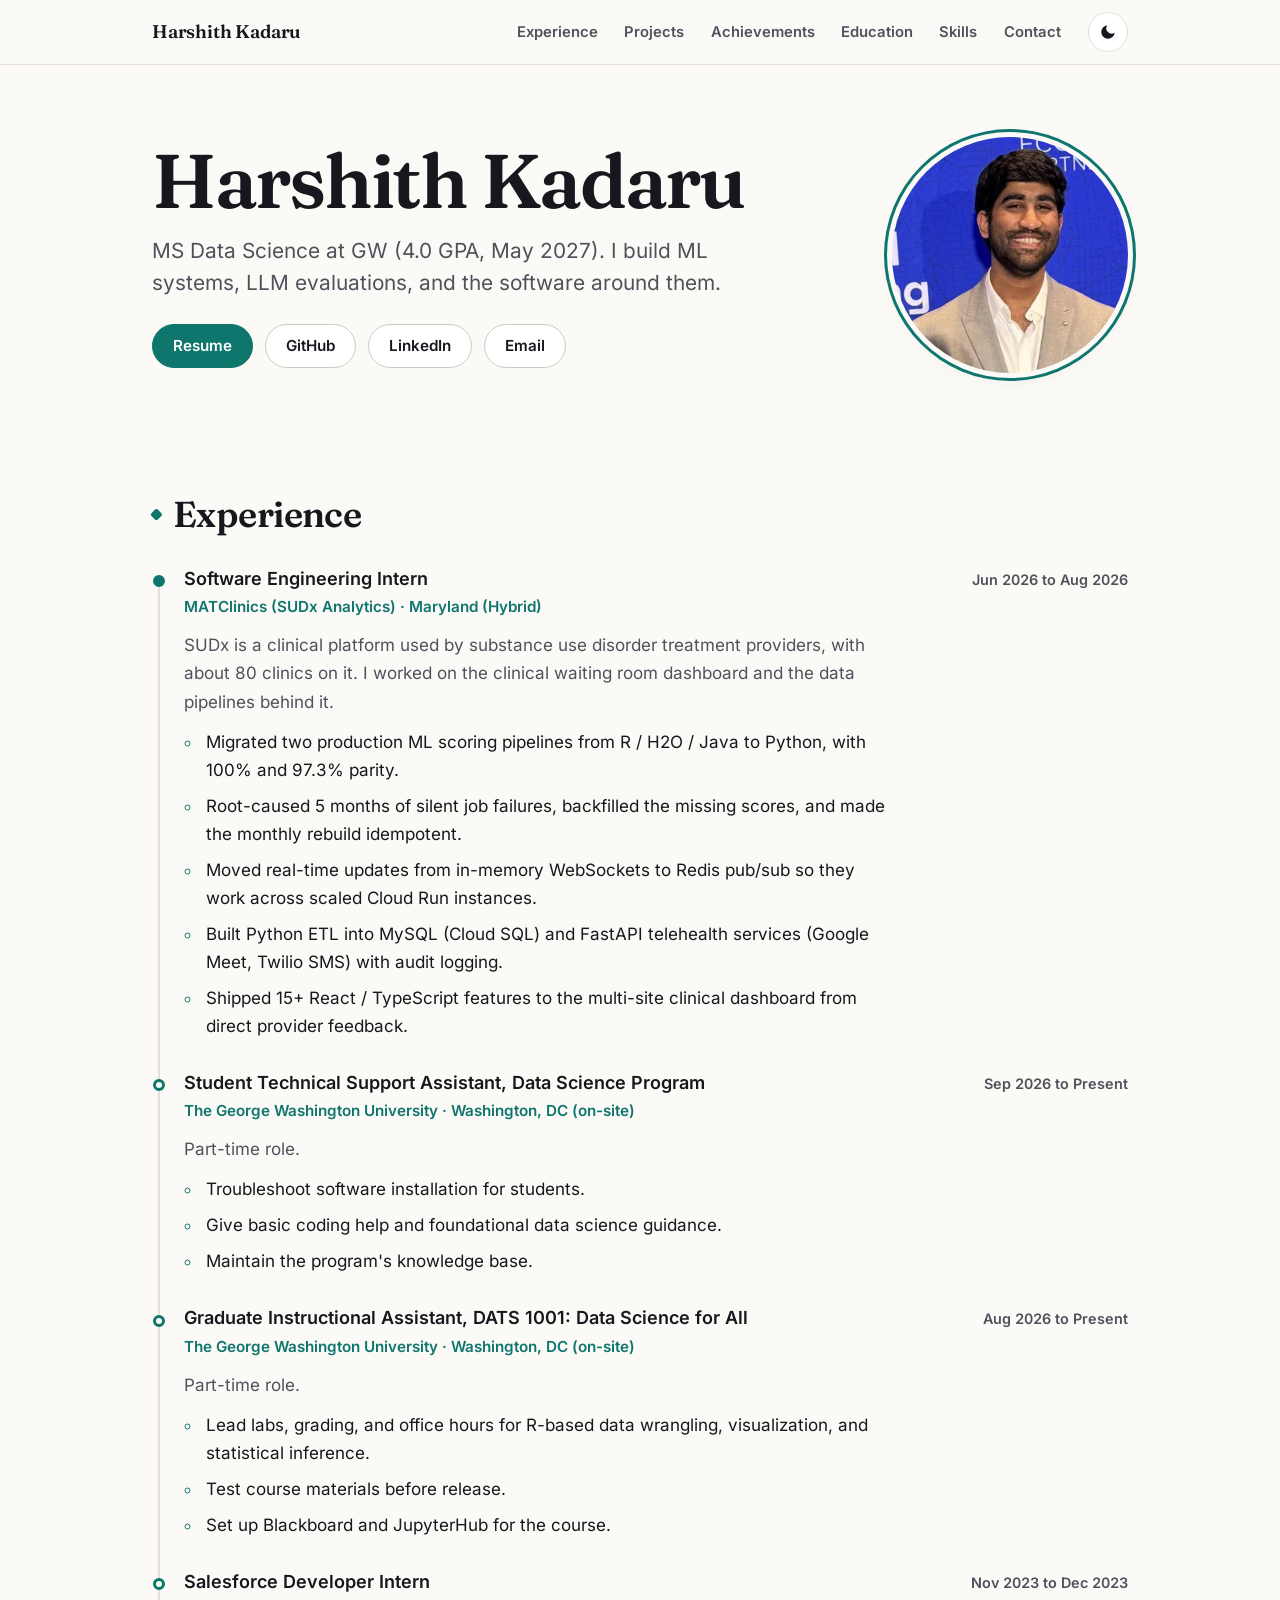
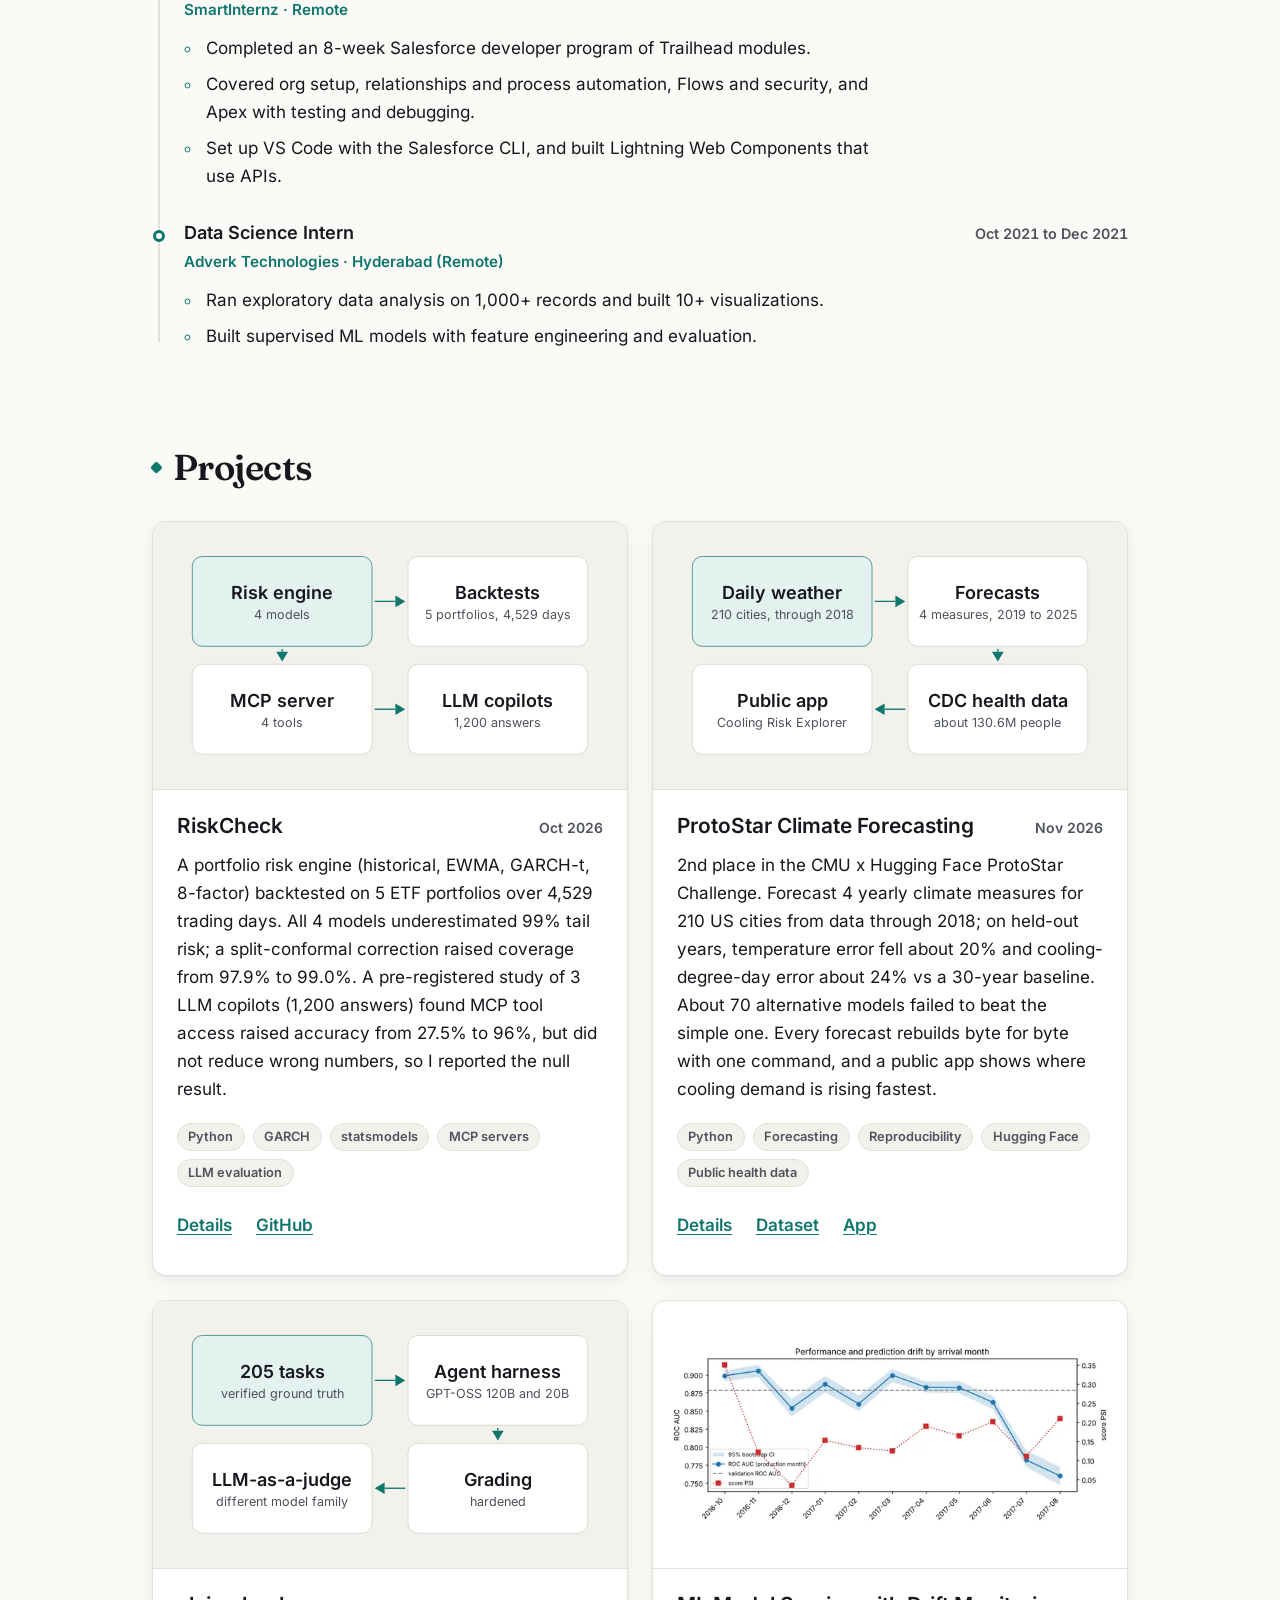
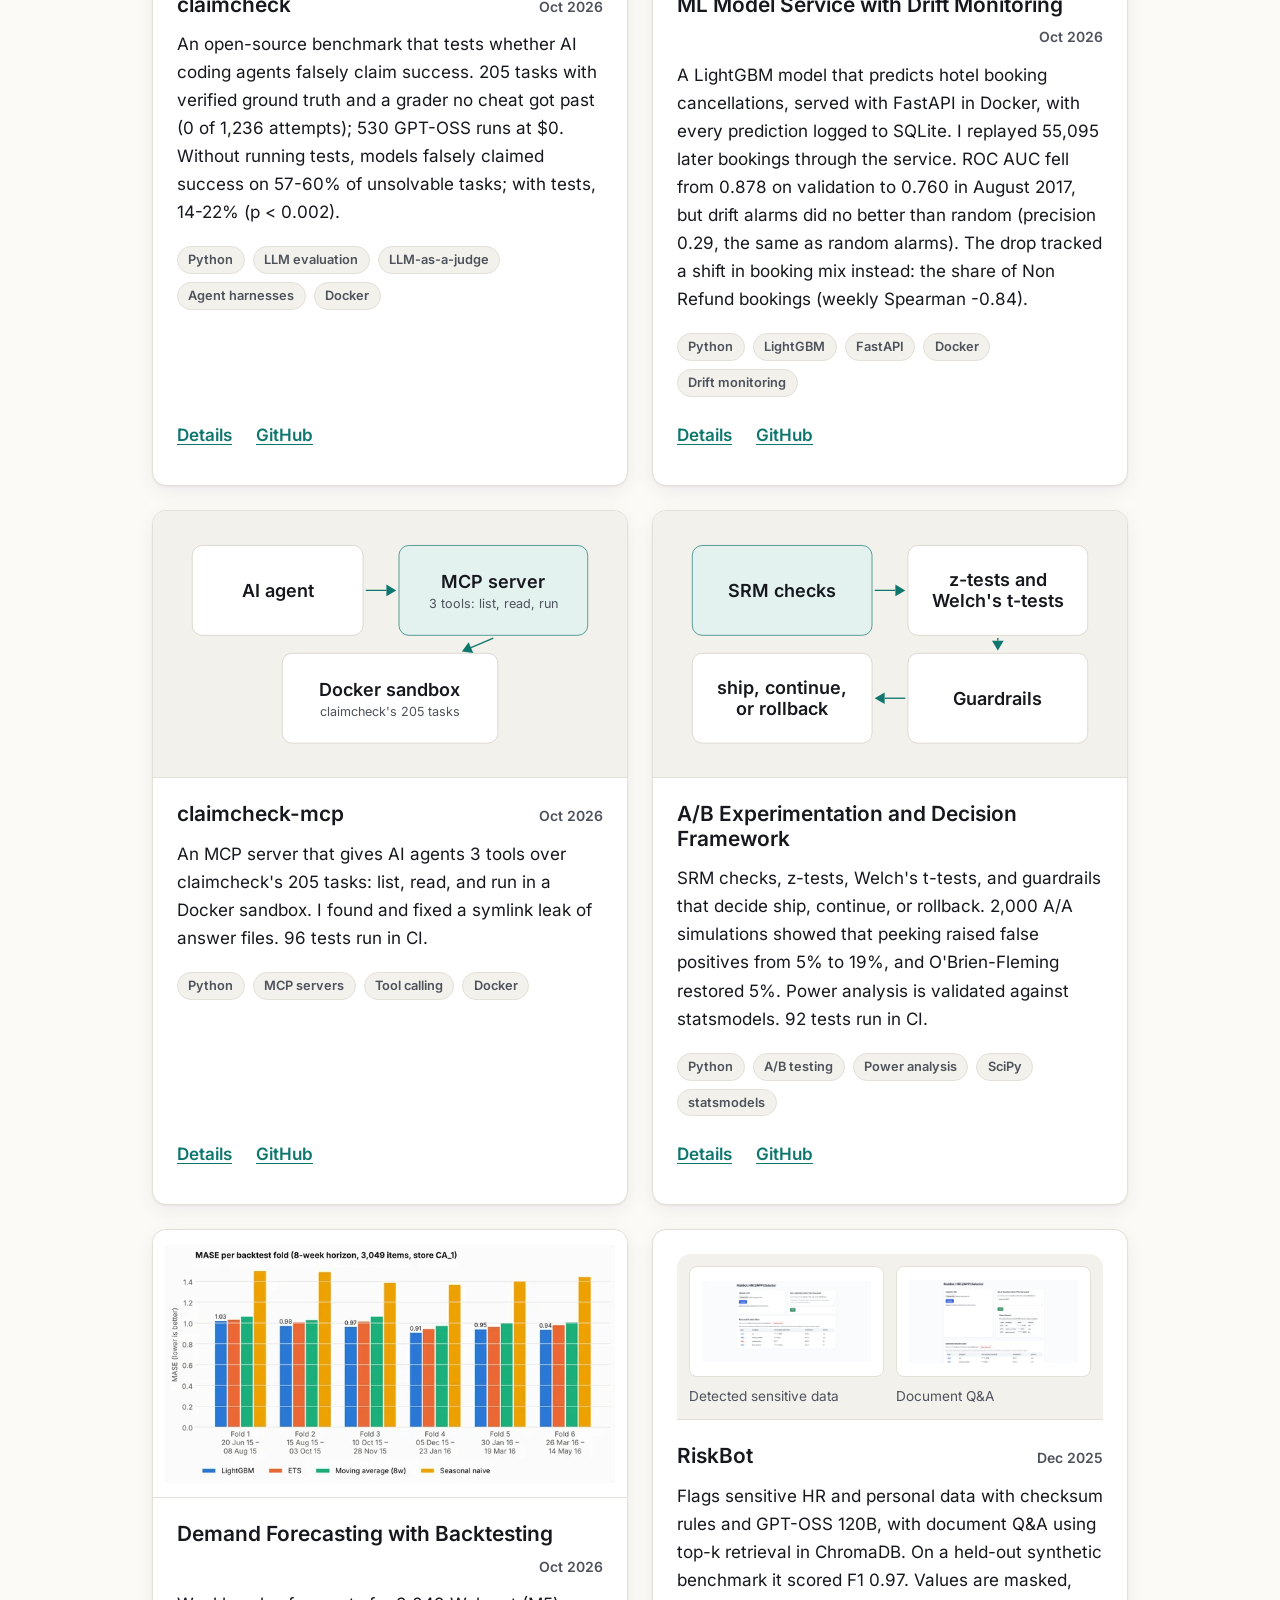
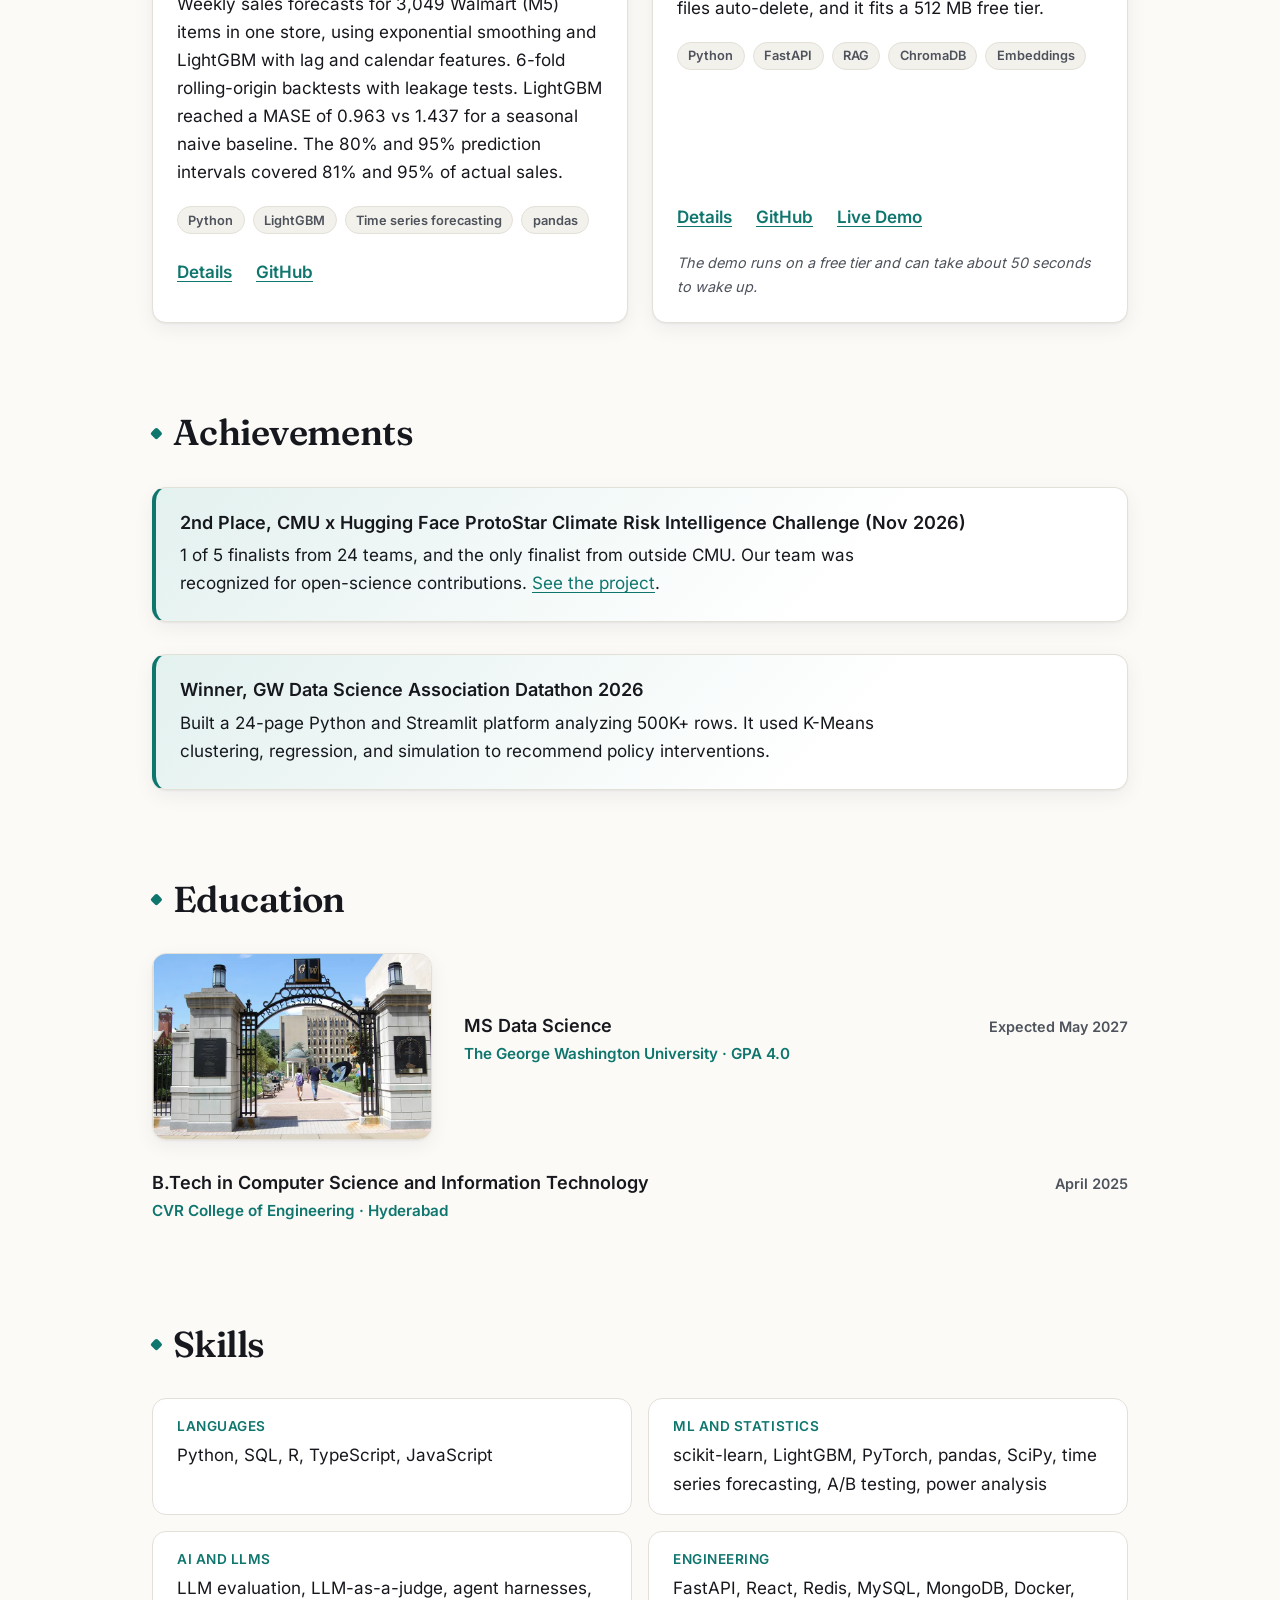
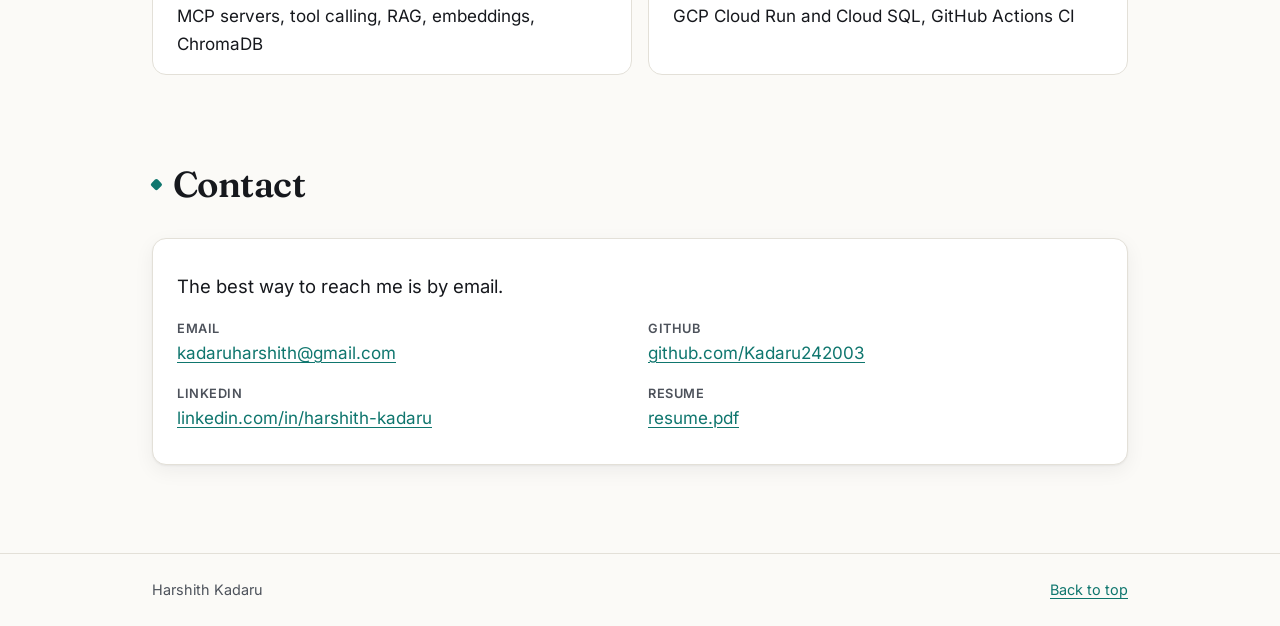
==== commit 0fa7f33a: "MATClinics title and bullets" ====
--- a/index.html
+++ b/index.html
@@ -98,7 +98,7 @@
       <ul class="entries timeline">
         <li class="entry">
           <div class="entry-head">
-            <h3 class="entry-title">Software Engineering / AI Intern</h3>
+            <h3 class="entry-title">Software Engineering Intern</h3>
             <p class="entry-meta">Jun 2026 to Aug 2026</p>
           </div>
           <p class="entry-sub">MATClinics (SUDx Analytics) &middot; Maryland (Hybrid)</p>
@@ -109,7 +109,6 @@
             <li>Moved real-time updates from in-memory WebSockets to Redis pub/sub so they work across scaled Cloud Run instances.</li>
             <li>Built Python ETL into MySQL (Cloud SQL) and FastAPI telehealth services (Google Meet, Twilio SMS) with audit logging.</li>
             <li>Shipped 15+ React / TypeScript features to the multi-site clinical dashboard from direct provider feedback.</li>
-            <li>Presented the features I built to providers on a review call where new dashboard features were demoed.</li>
           </ul>
         </li>
         <li class="entry">
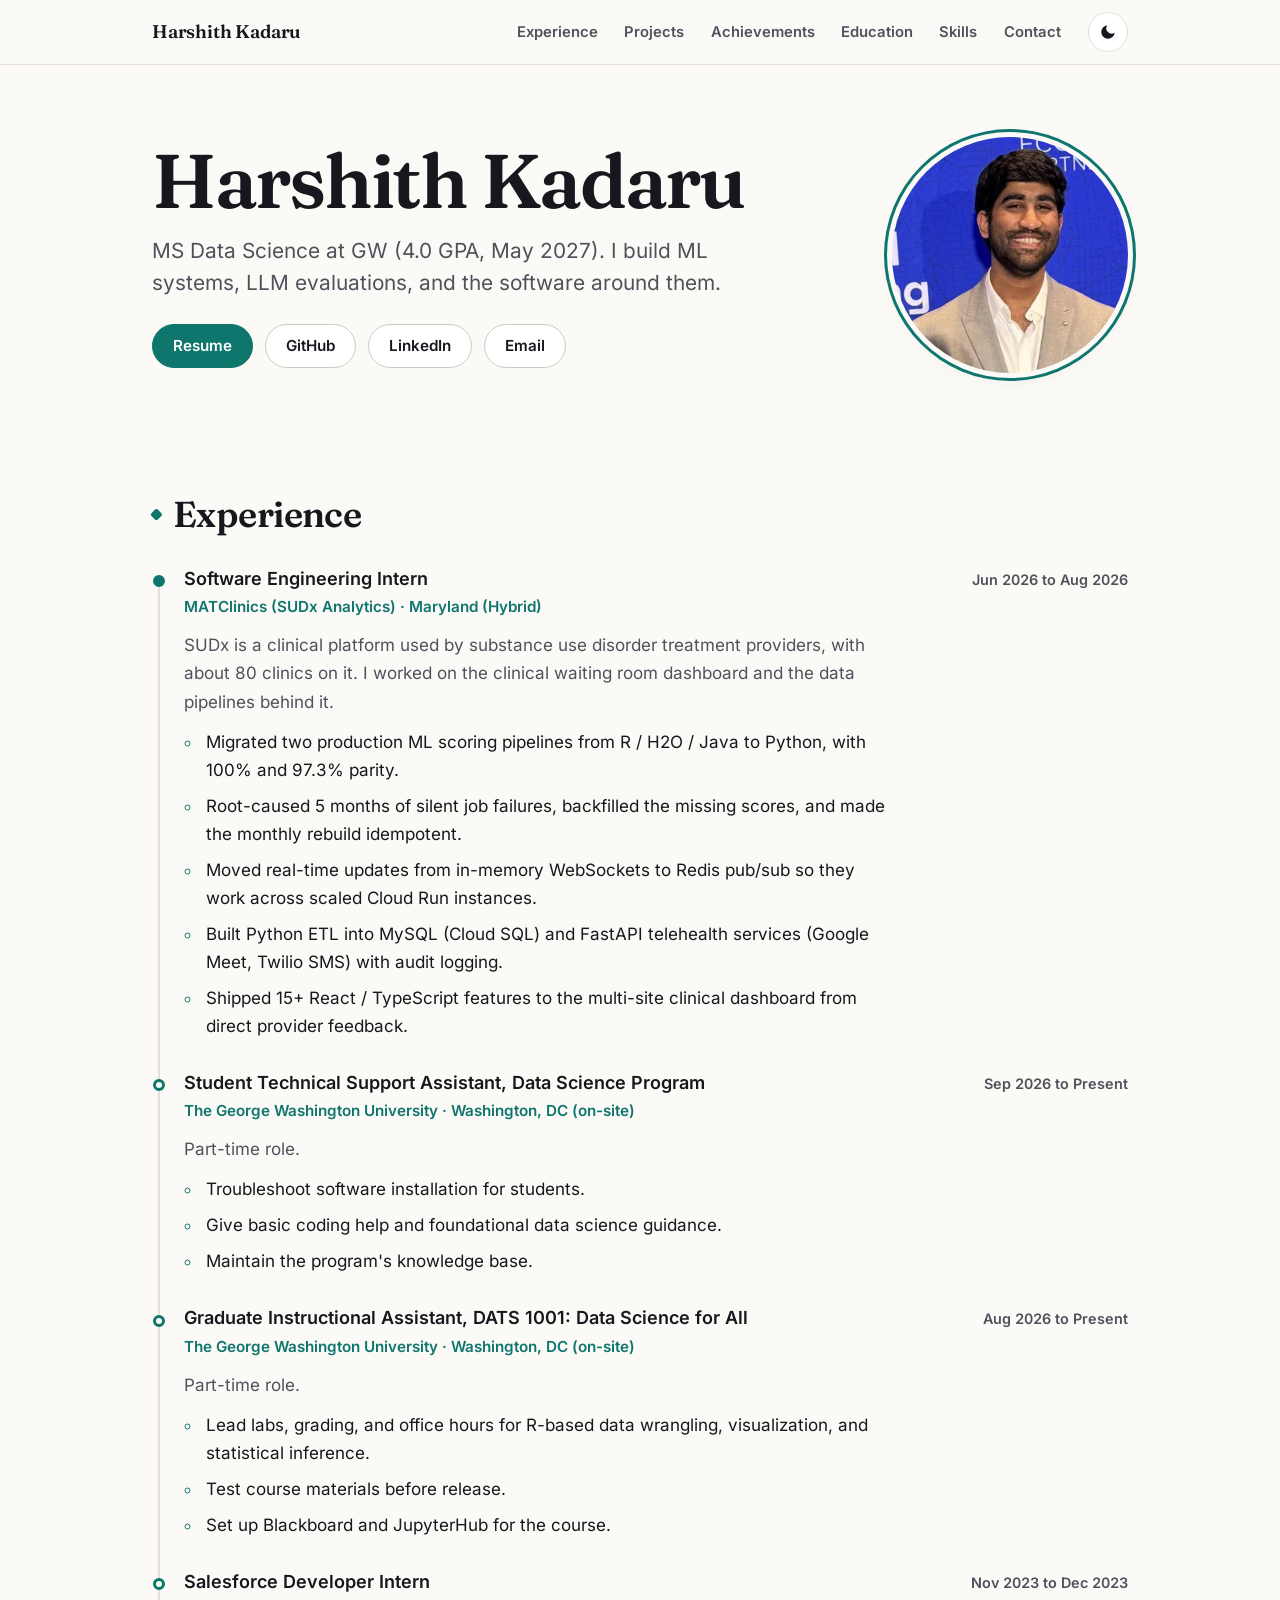
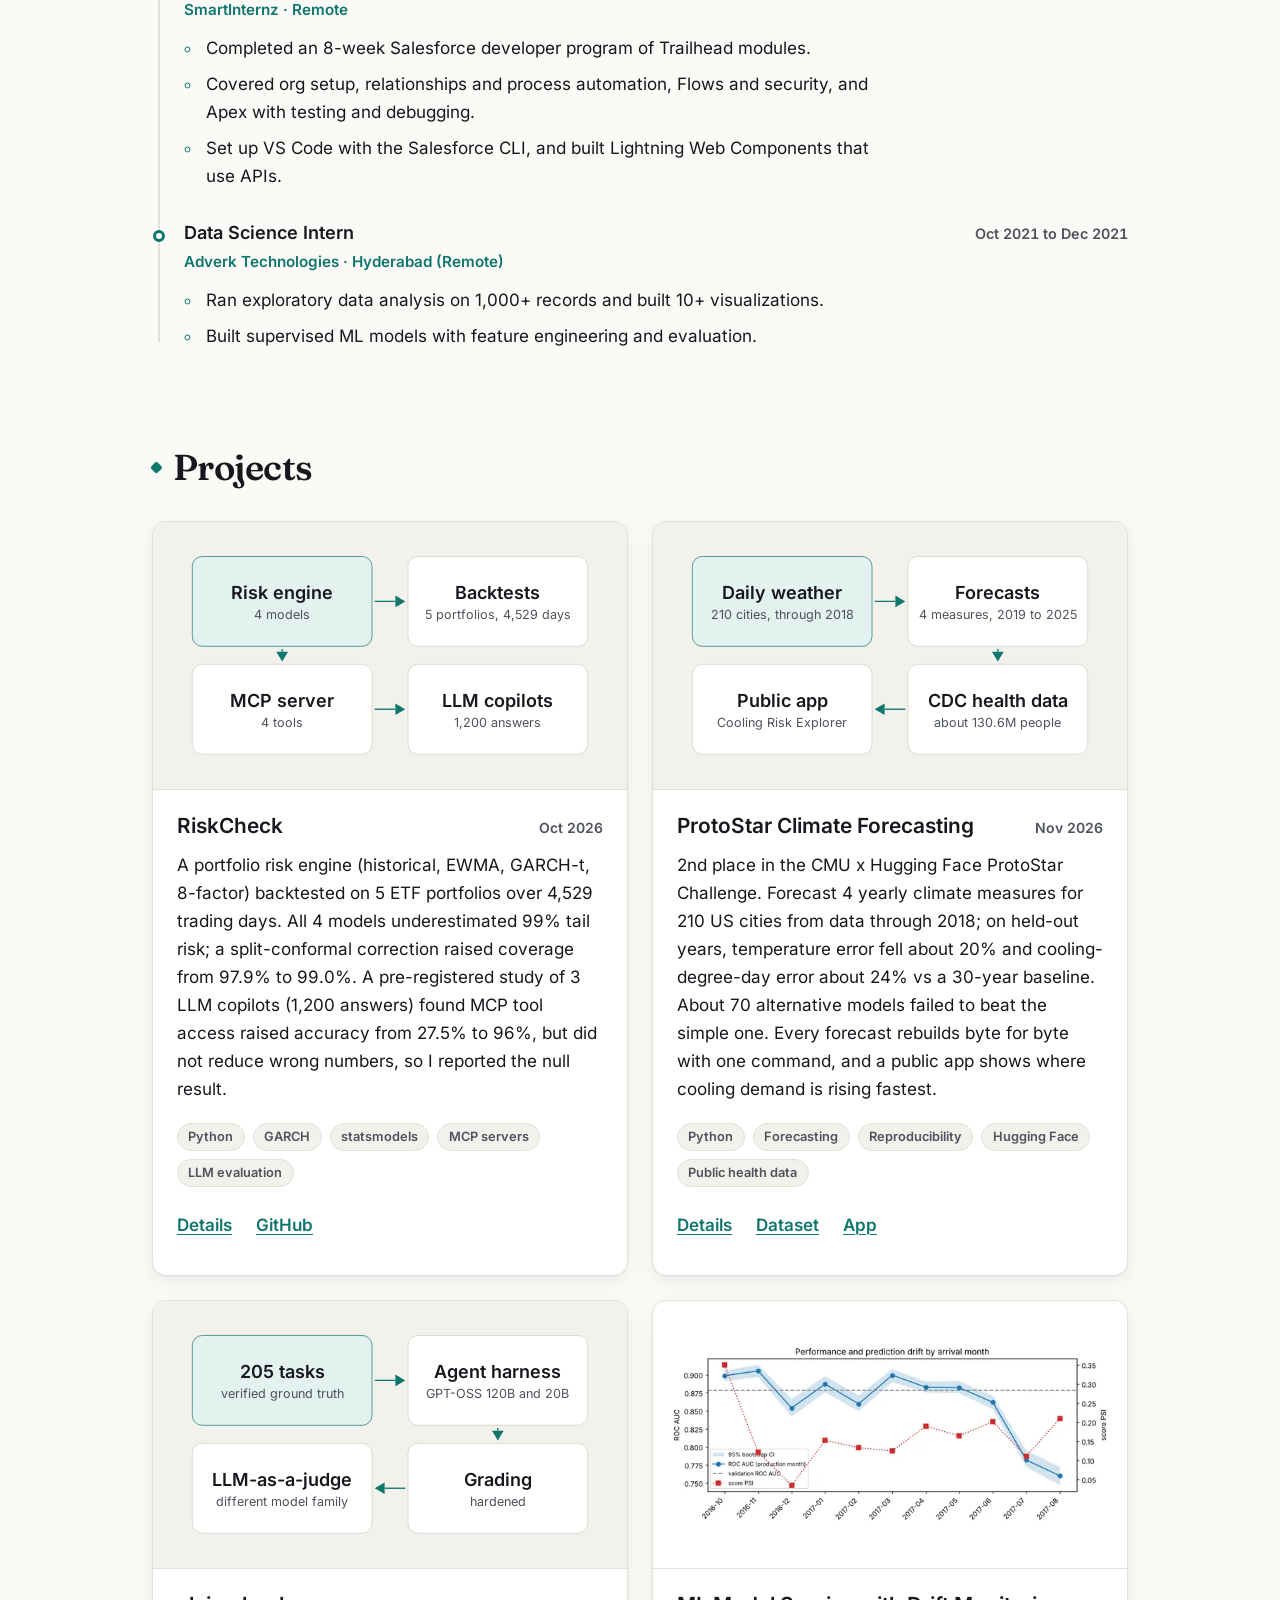
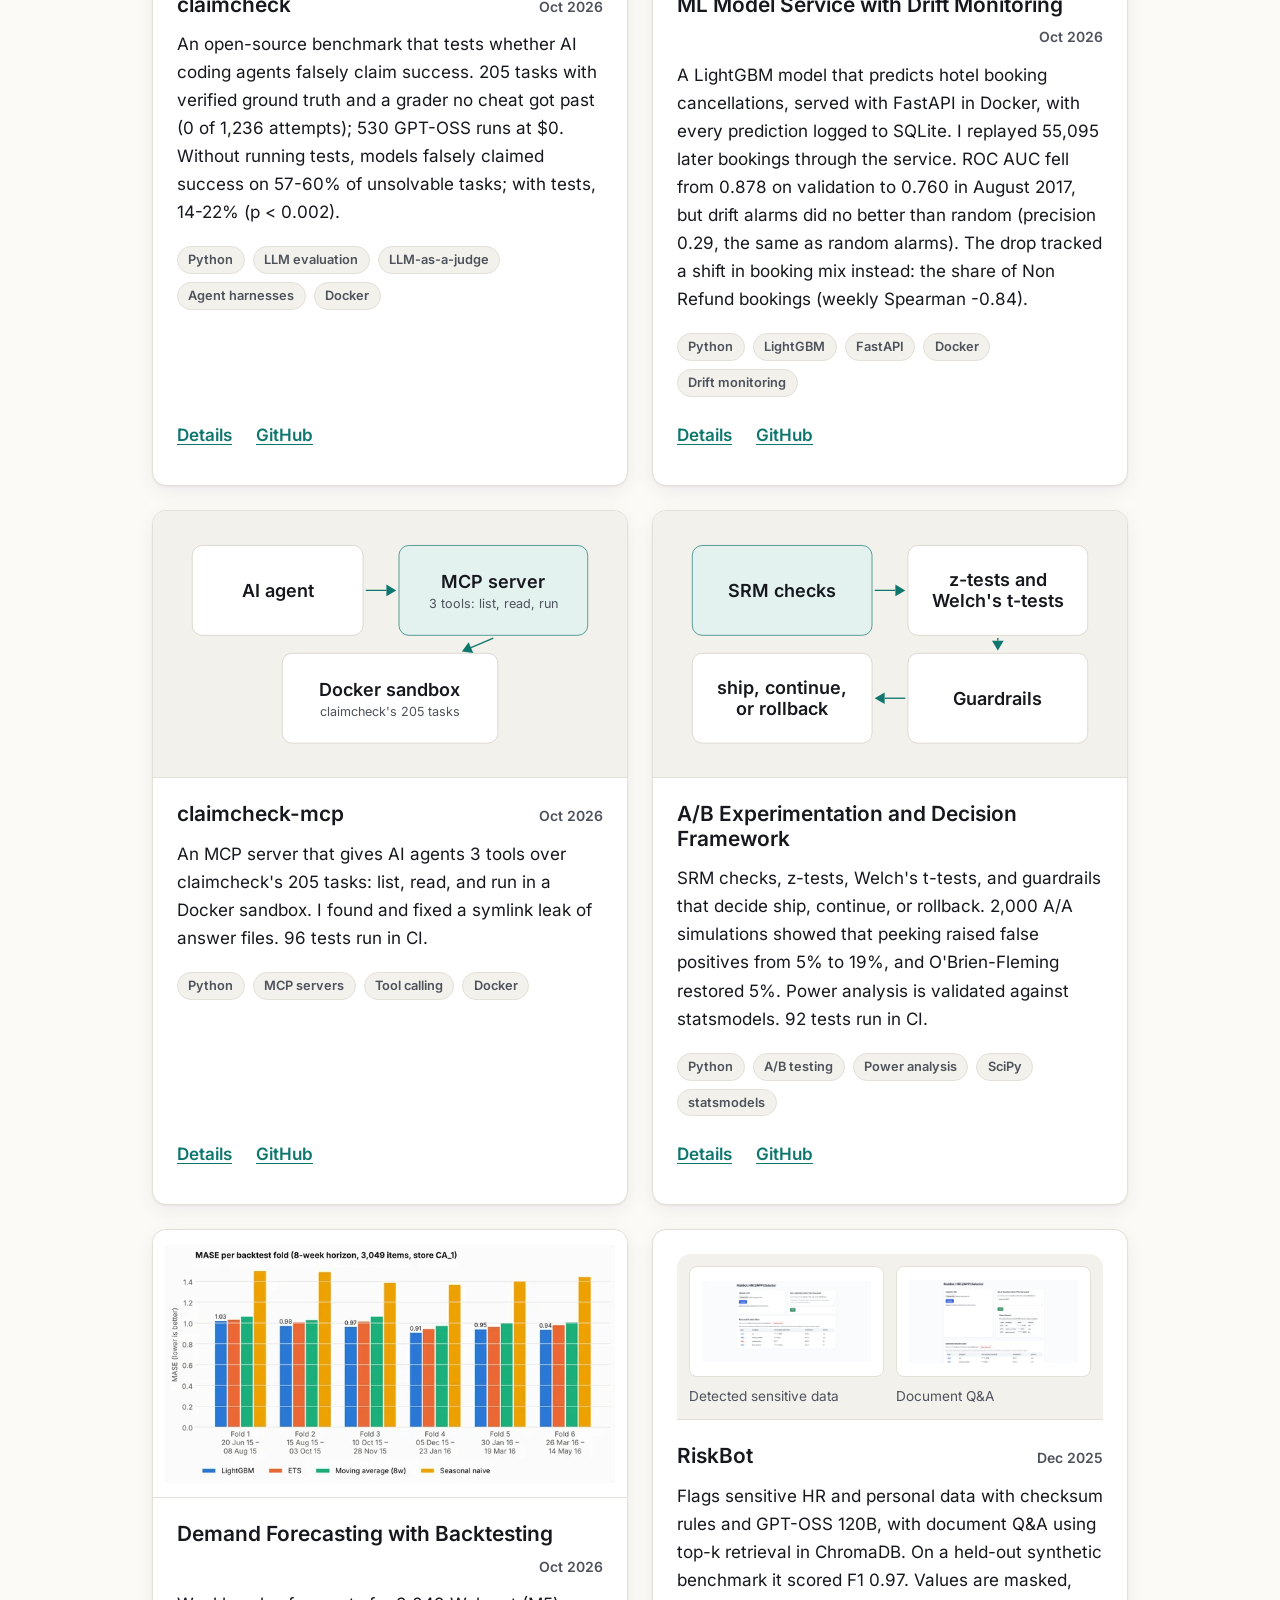
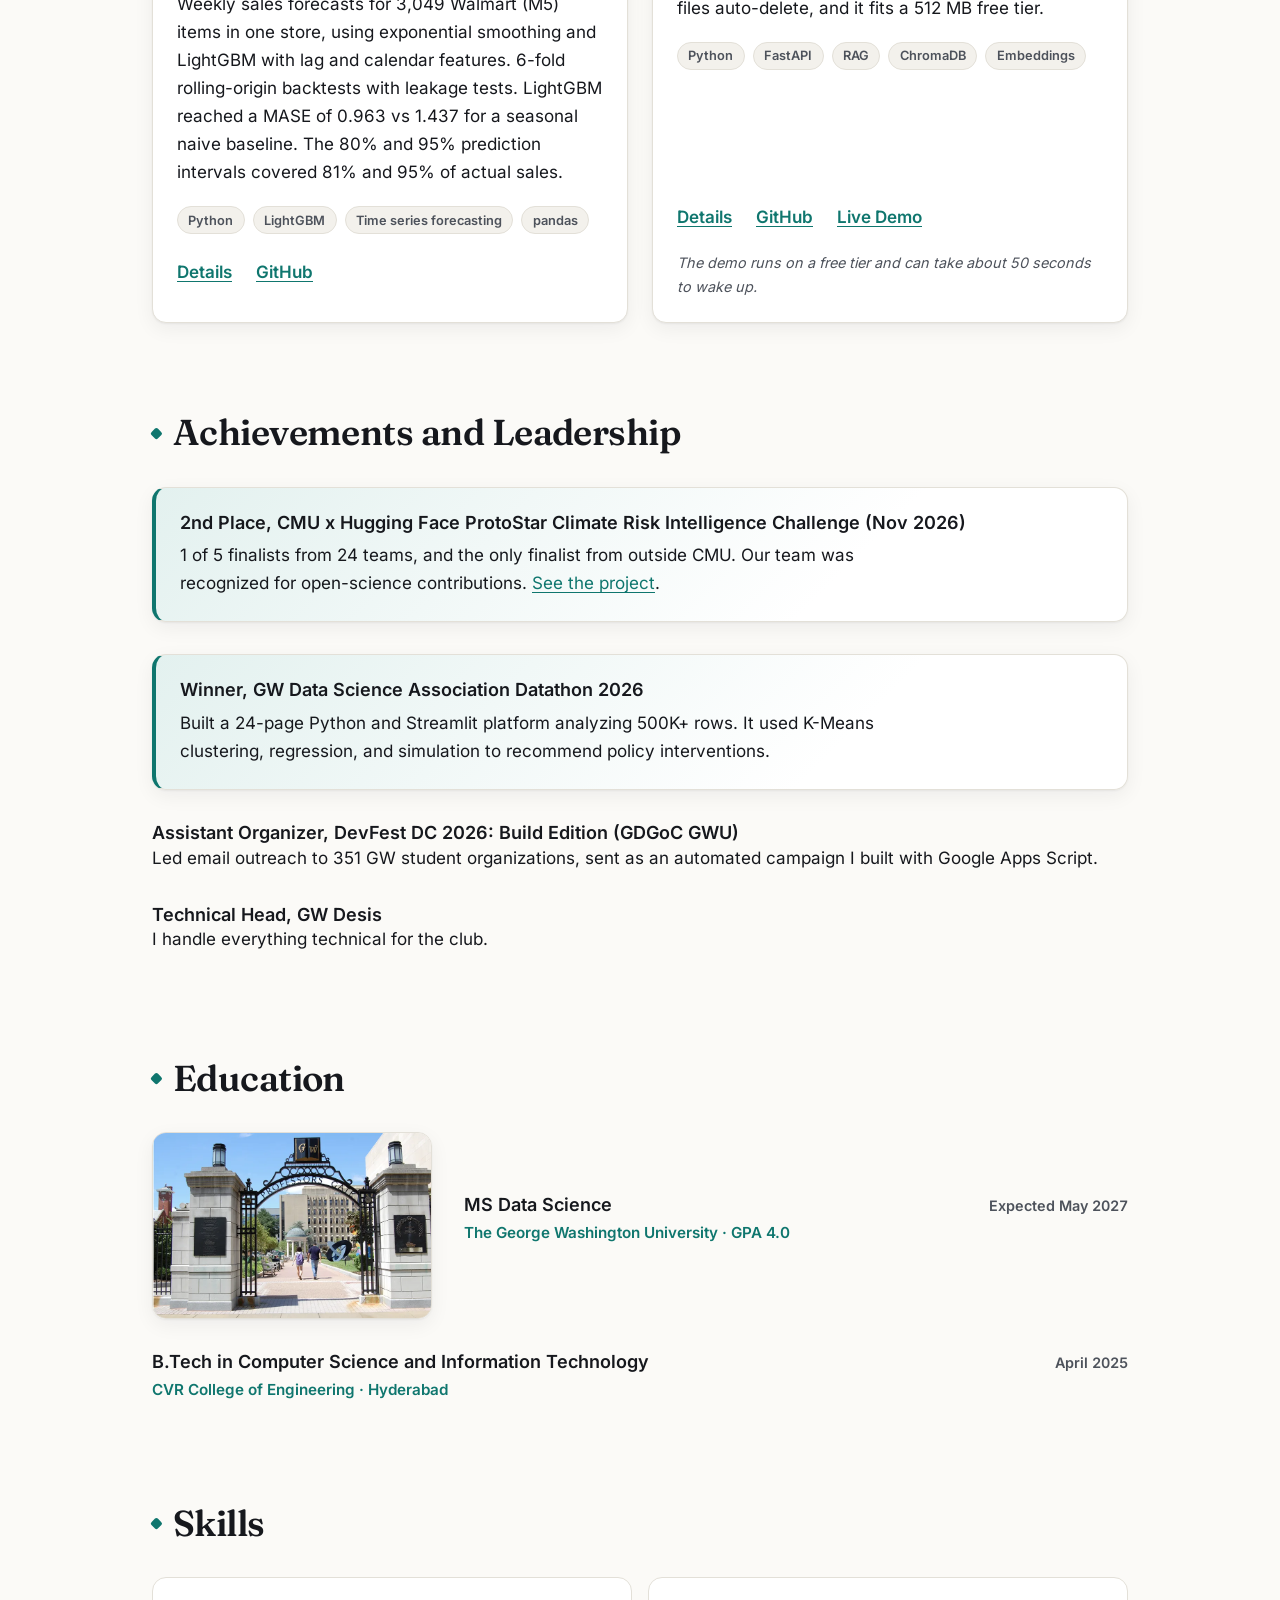
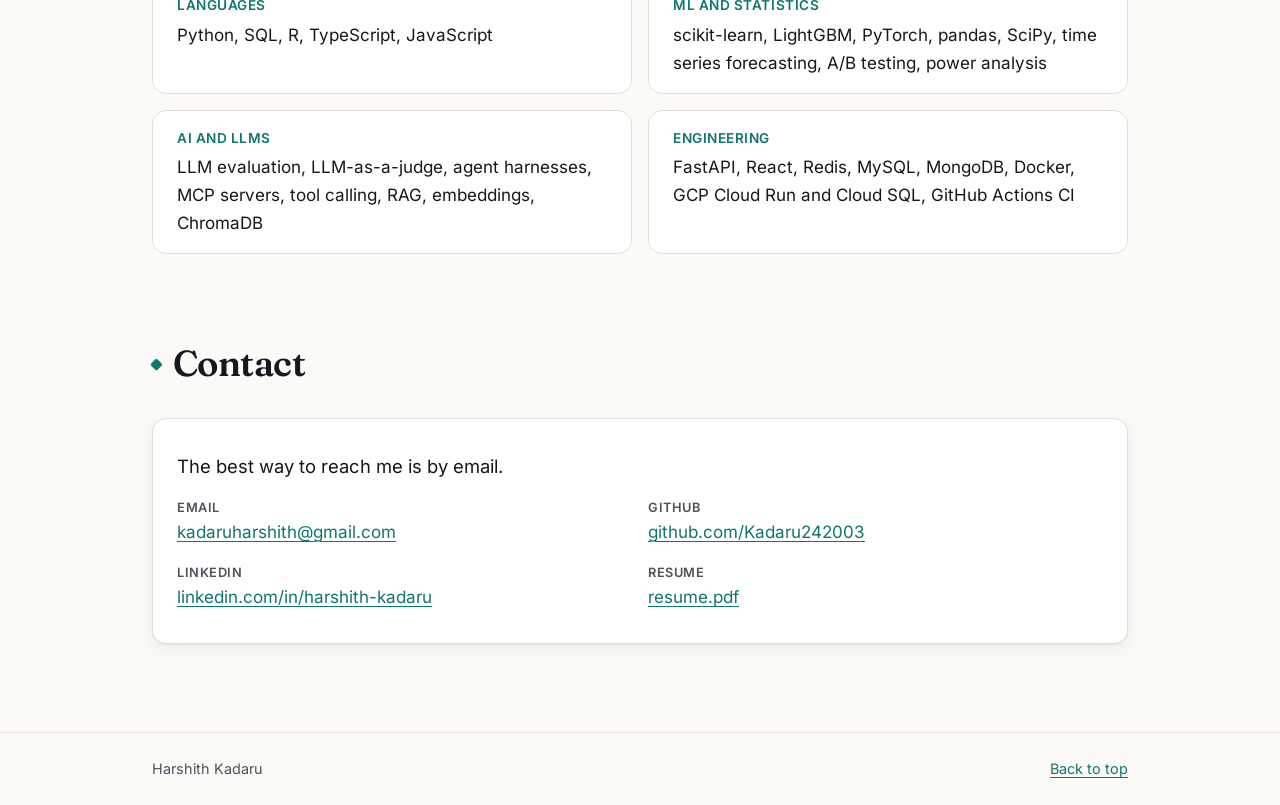
==== commit f0b7fa0a: "Achievements and Leadership section" ====
--- a/index.html
+++ b/index.html
@@ -330,7 +330,7 @@
     </section>
 
     <section class="section container reveal" id="achievements" aria-labelledby="achievements-title">
-      <h2 id="achievements-title">Achievements</h2>
+      <h2 id="achievements-title">Achievements and Leadership</h2>
       <ul class="entries">
         <li class="entry highlight">
           <h3 class="entry-title">2nd Place, CMU x Hugging Face ProtoStar Climate Risk Intelligence Challenge (Nov 2026)</h3>
@@ -339,6 +339,14 @@
         <li class="entry highlight">
           <h3 class="entry-title">Winner, GW Data Science Association Datathon 2026</h3>
           <p>Built a 24-page Python and Streamlit platform analyzing 500K+ rows. It used K-Means clustering, regression, and simulation to recommend policy interventions.</p>
+        </li>
+        <li class="entry">
+          <h3 class="entry-title">Assistant Organizer, DevFest DC 2026: Build Edition (GDGoC GWU)</h3>
+          <p>Led email outreach to 351 GW student organizations, sent as an automated campaign I built with Google Apps Script.</p>
+        </li>
+        <li class="entry">
+          <h3 class="entry-title">Technical Head, GW Desis</h3>
+          <p>I handle everything technical for the club.</p>
         </li>
       </ul>
     </section>
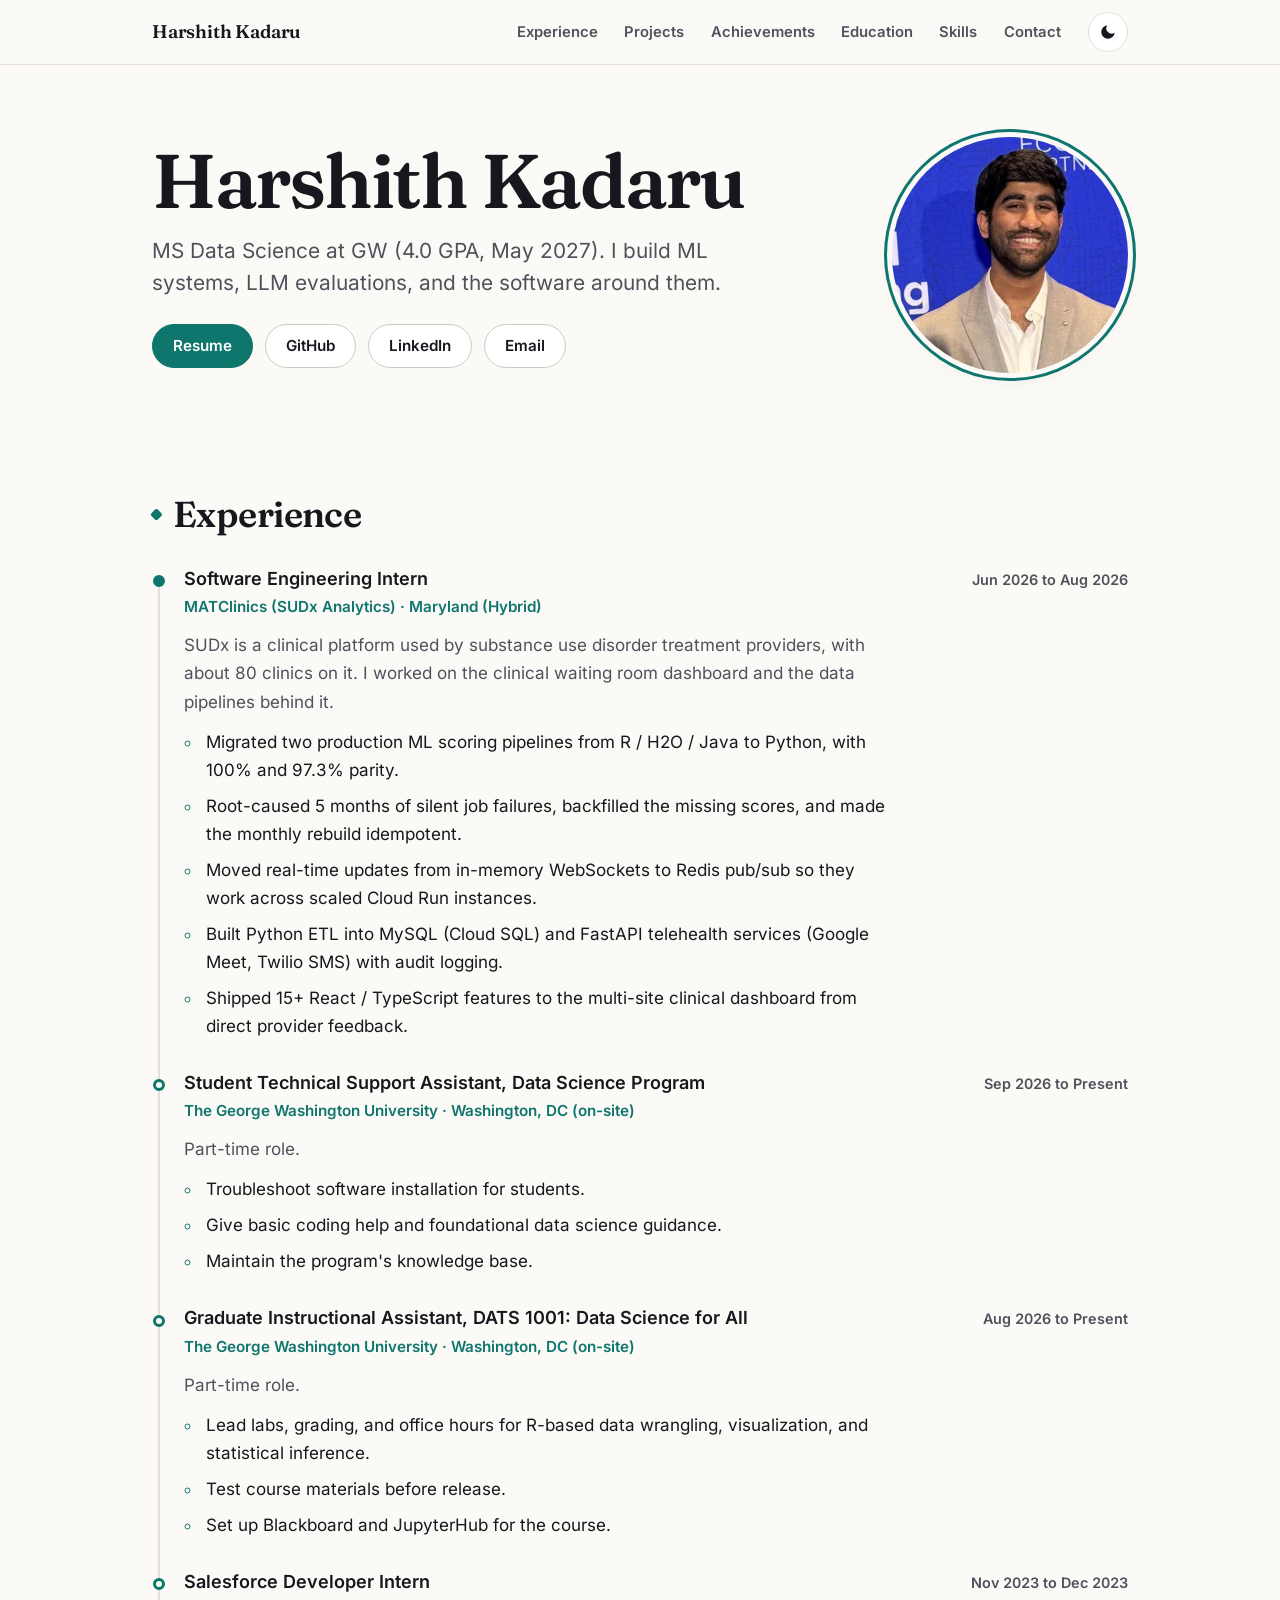
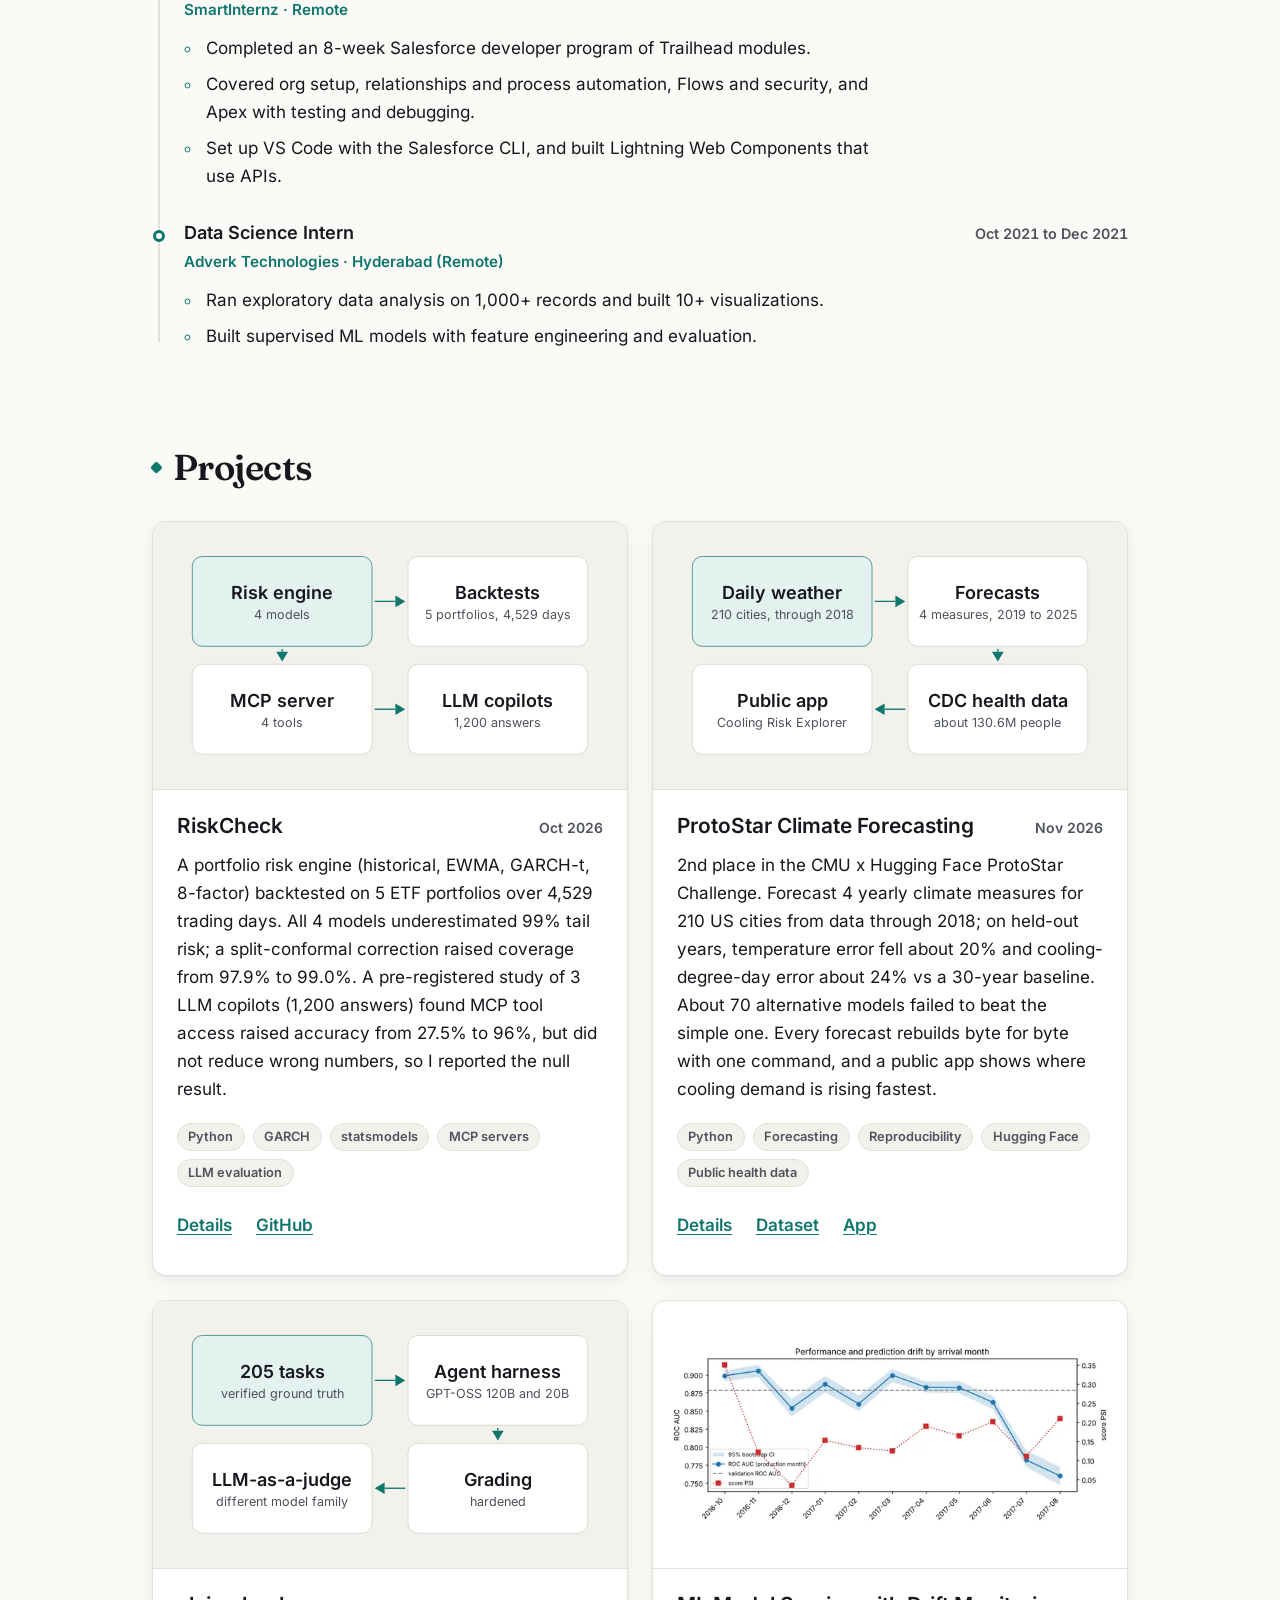
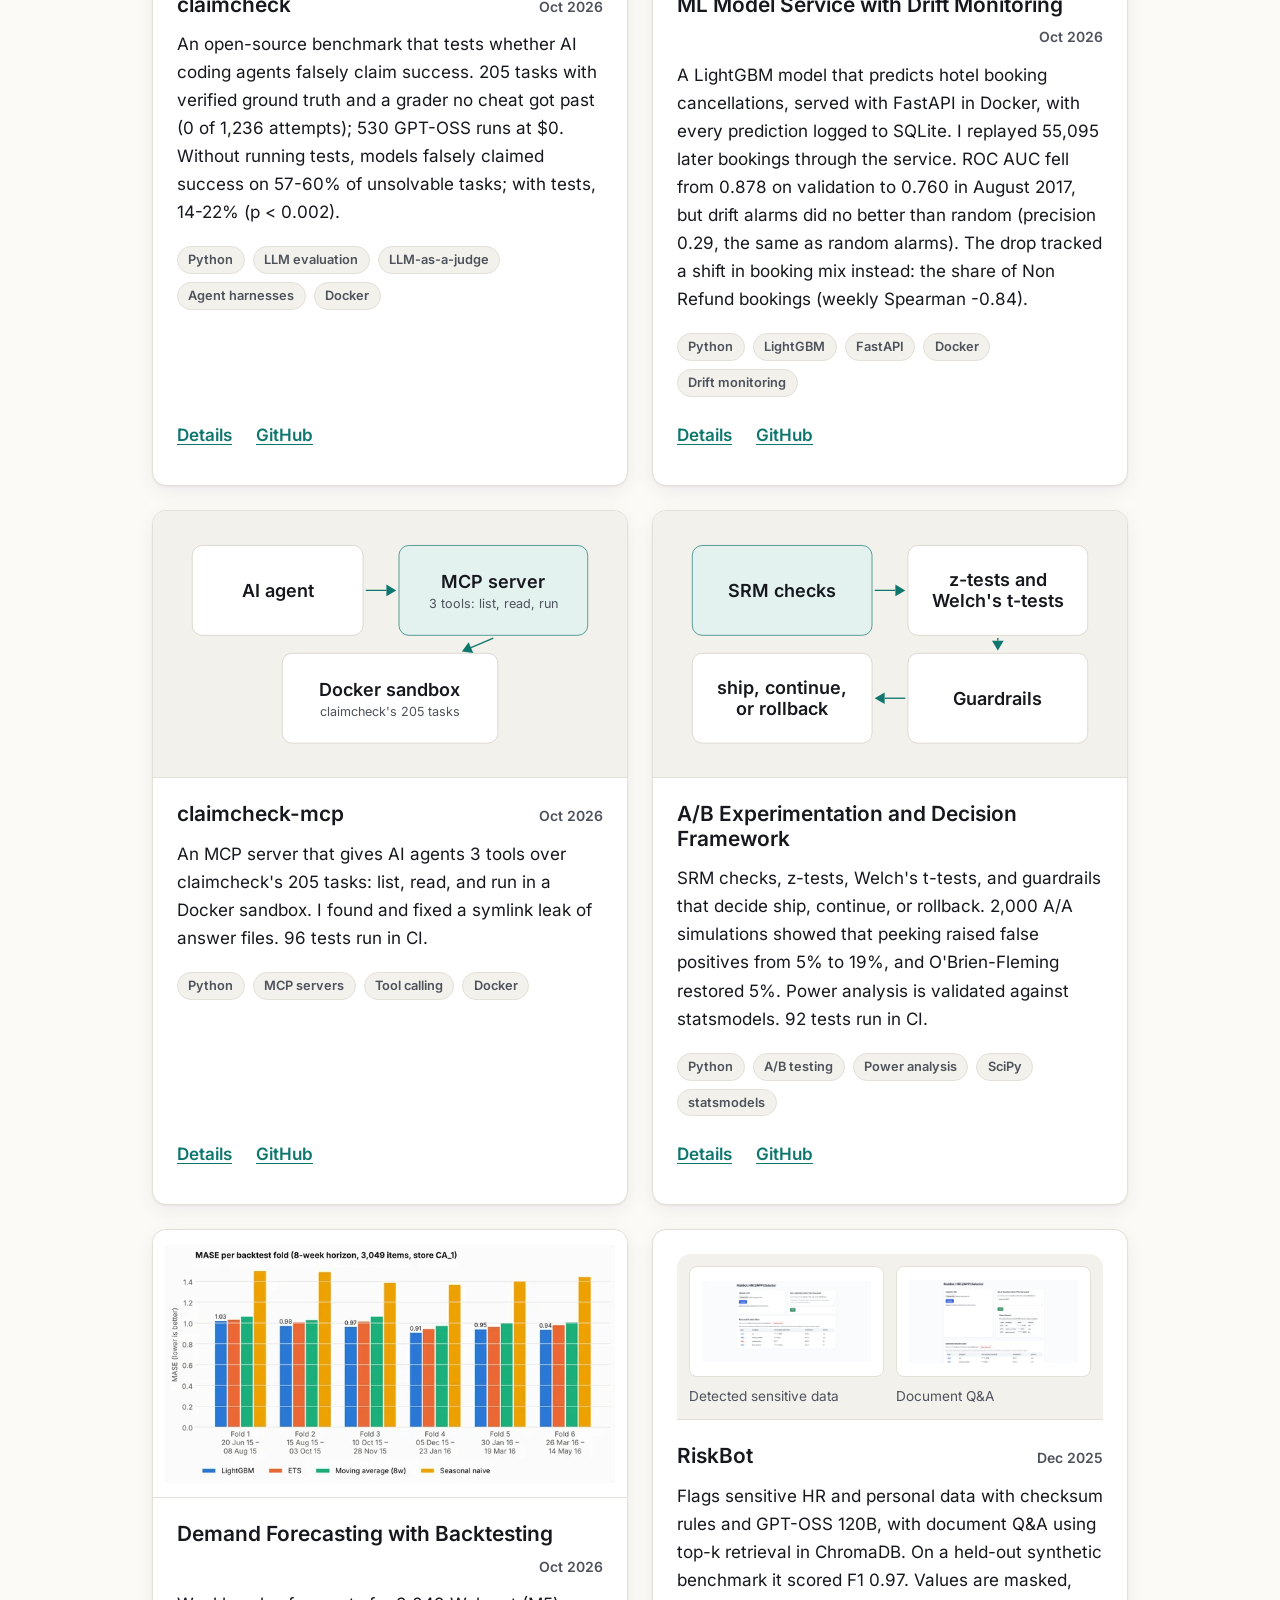
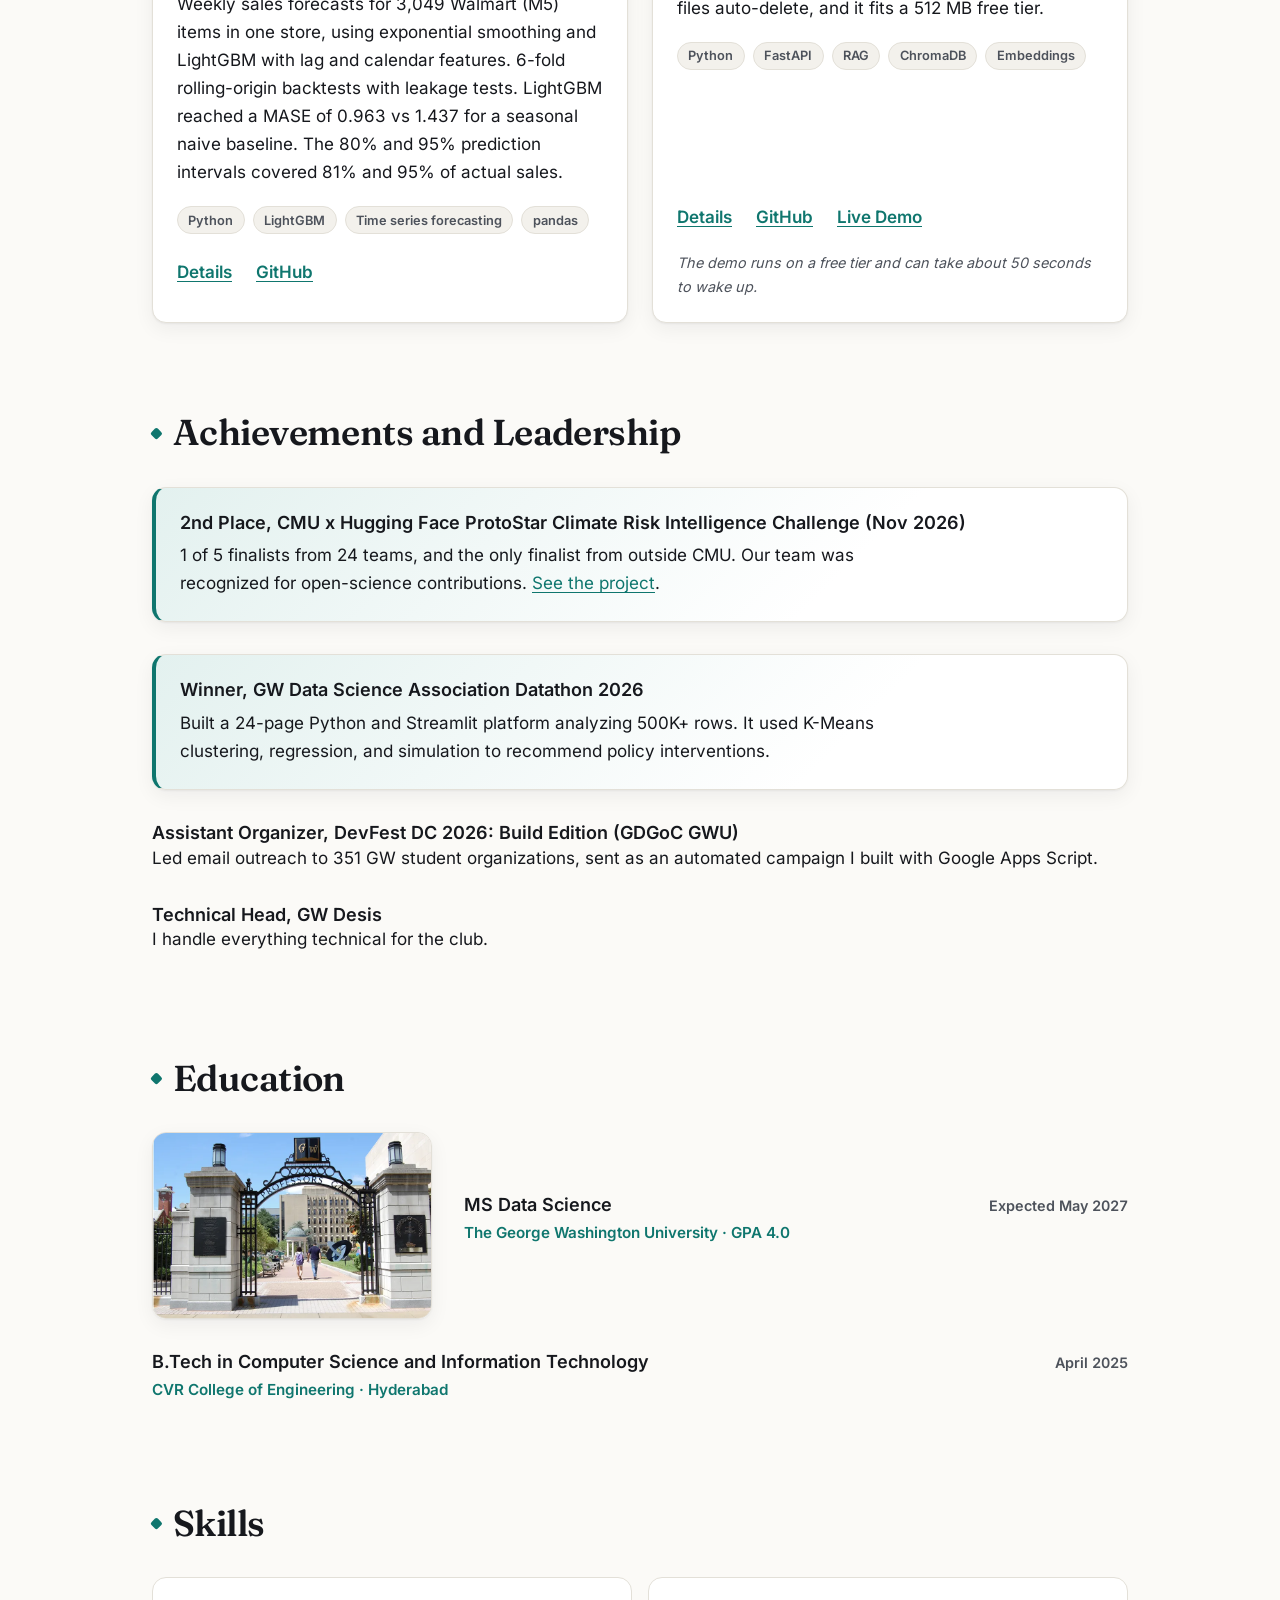
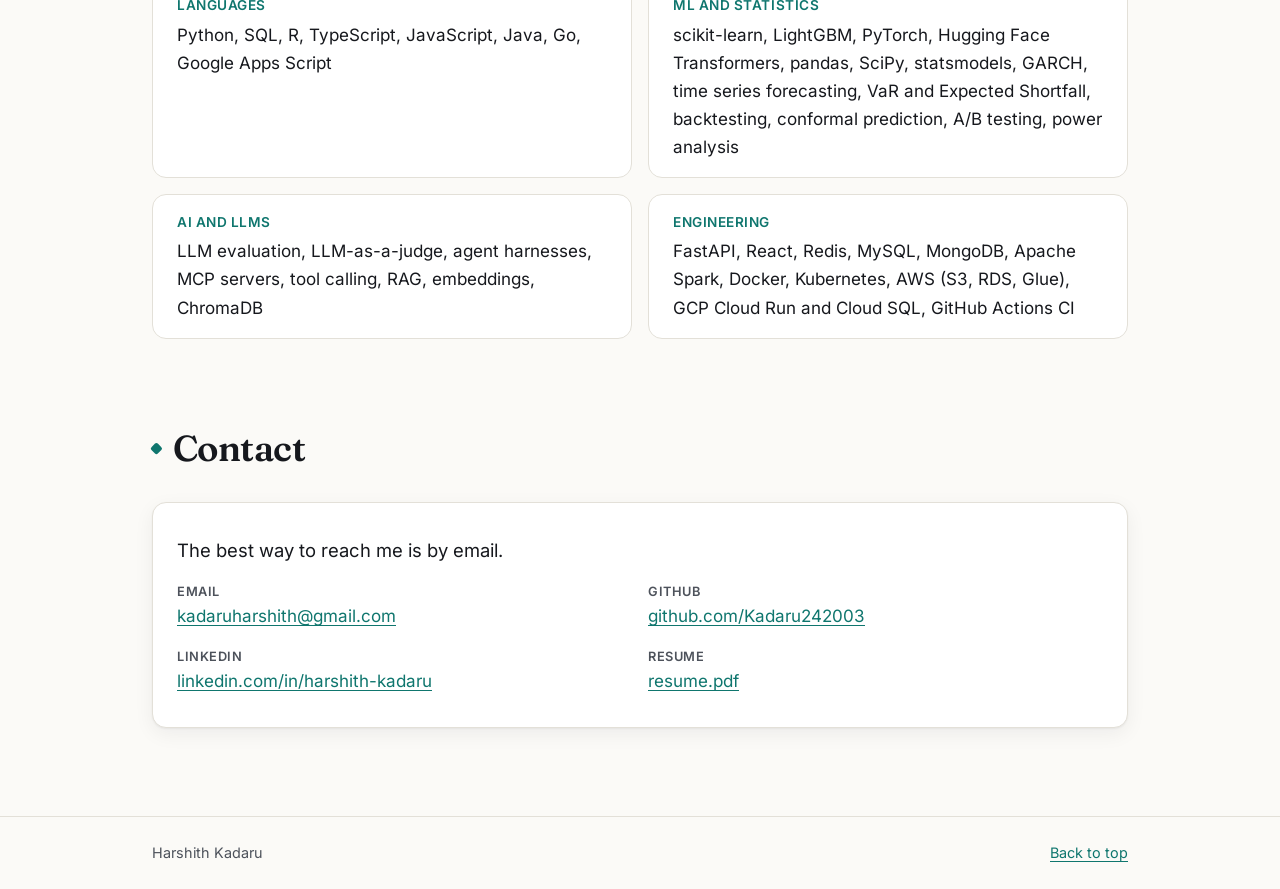
==== commit 5c59f307: "Update skills" ====
--- a/index.html
+++ b/index.html
@@ -379,11 +379,11 @@
       <dl class="skills">
         <div>
           <dt>Languages</dt>
-          <dd>Python, SQL, R, TypeScript, JavaScript</dd>
+          <dd>Python, SQL, R, TypeScript, JavaScript, Java, Go, Google Apps Script</dd>
         </div>
         <div>
           <dt>ML and Statistics</dt>
-          <dd>scikit-learn, LightGBM, PyTorch, pandas, SciPy, time series forecasting, A/B testing, power analysis</dd>
+          <dd>scikit-learn, LightGBM, PyTorch, Hugging Face Transformers, pandas, SciPy, statsmodels, GARCH, time series forecasting, VaR and Expected Shortfall, backtesting, conformal prediction, A/B testing, power analysis</dd>
         </div>
         <div>
           <dt>AI and LLMs</dt>
@@ -391,7 +391,7 @@
         </div>
         <div>
           <dt>Engineering</dt>
-          <dd>FastAPI, React, Redis, MySQL, MongoDB, Docker, GCP Cloud Run and Cloud SQL, GitHub Actions CI</dd>
+          <dd>FastAPI, React, Redis, MySQL, MongoDB, Apache Spark, Docker, Kubernetes, AWS (S3, RDS, Glue), GCP Cloud Run and Cloud SQL, GitHub Actions CI</dd>
         </div>
       </dl>
     </section>
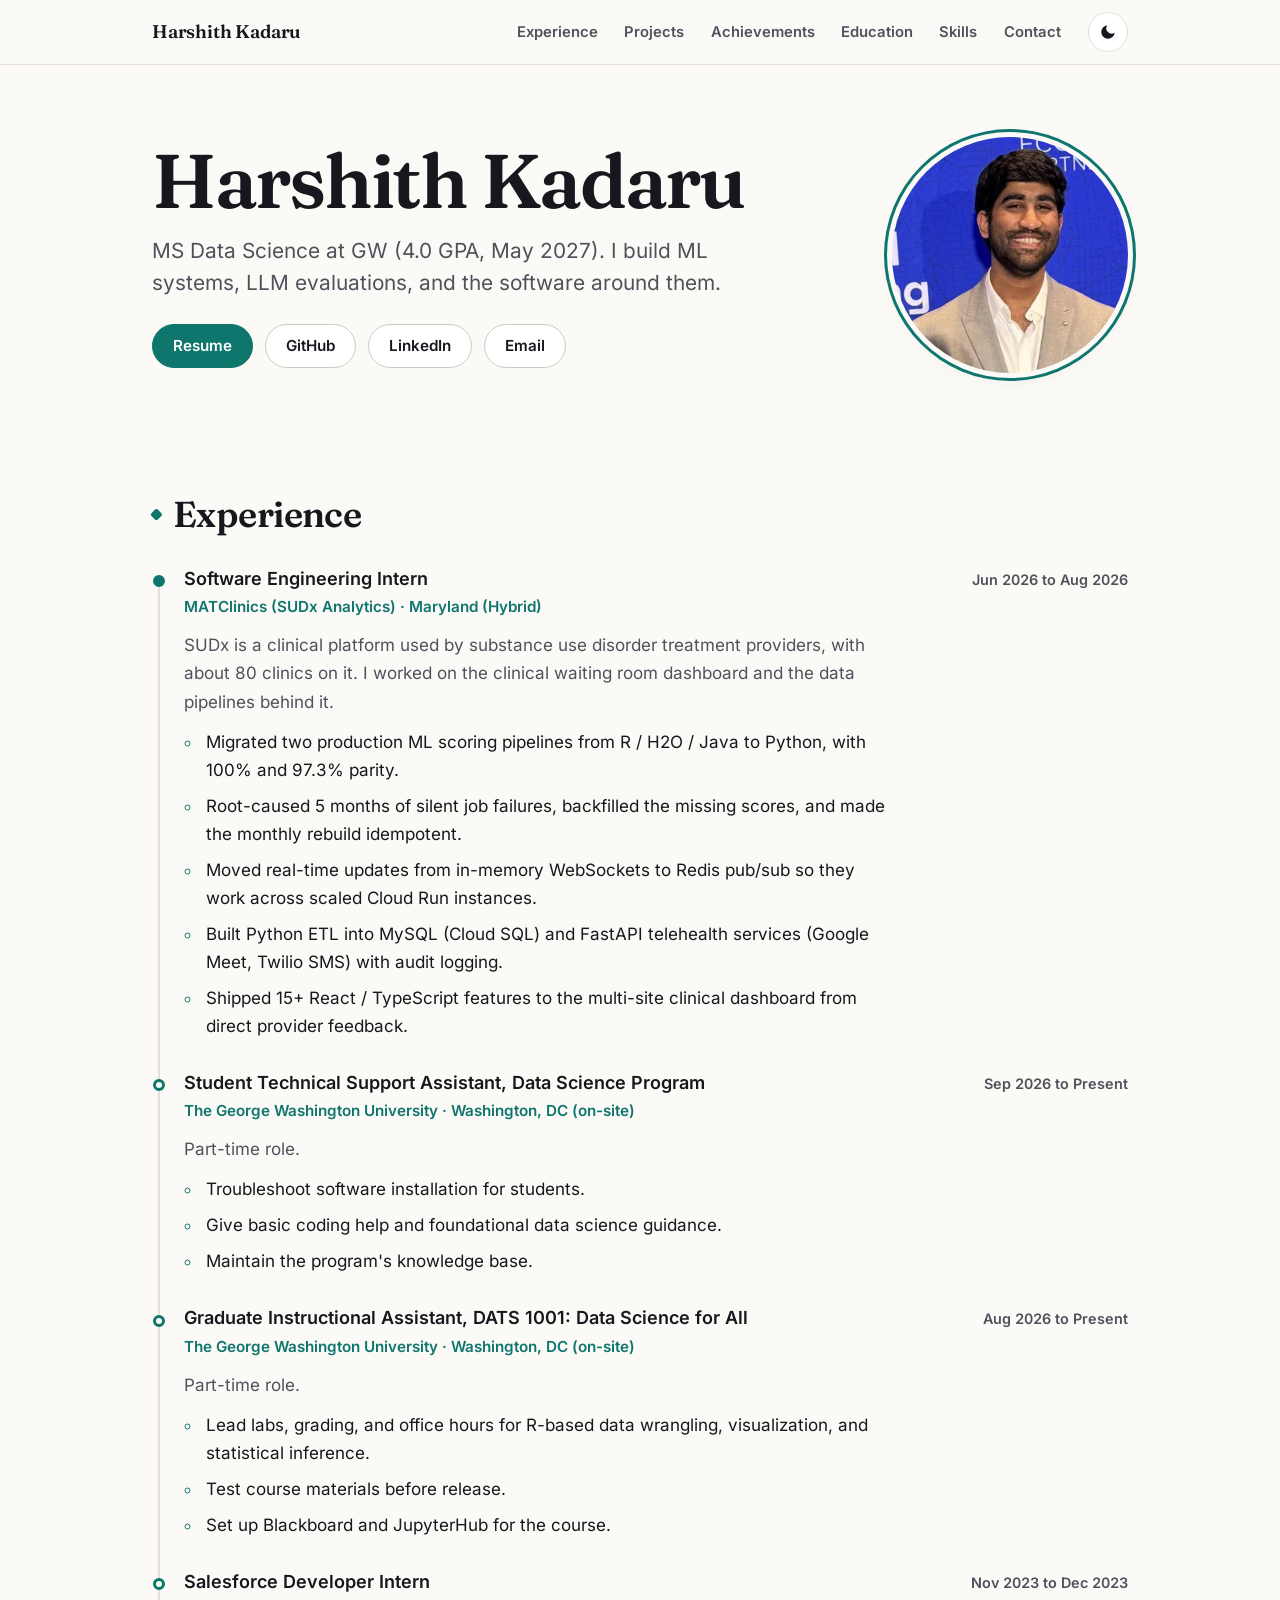
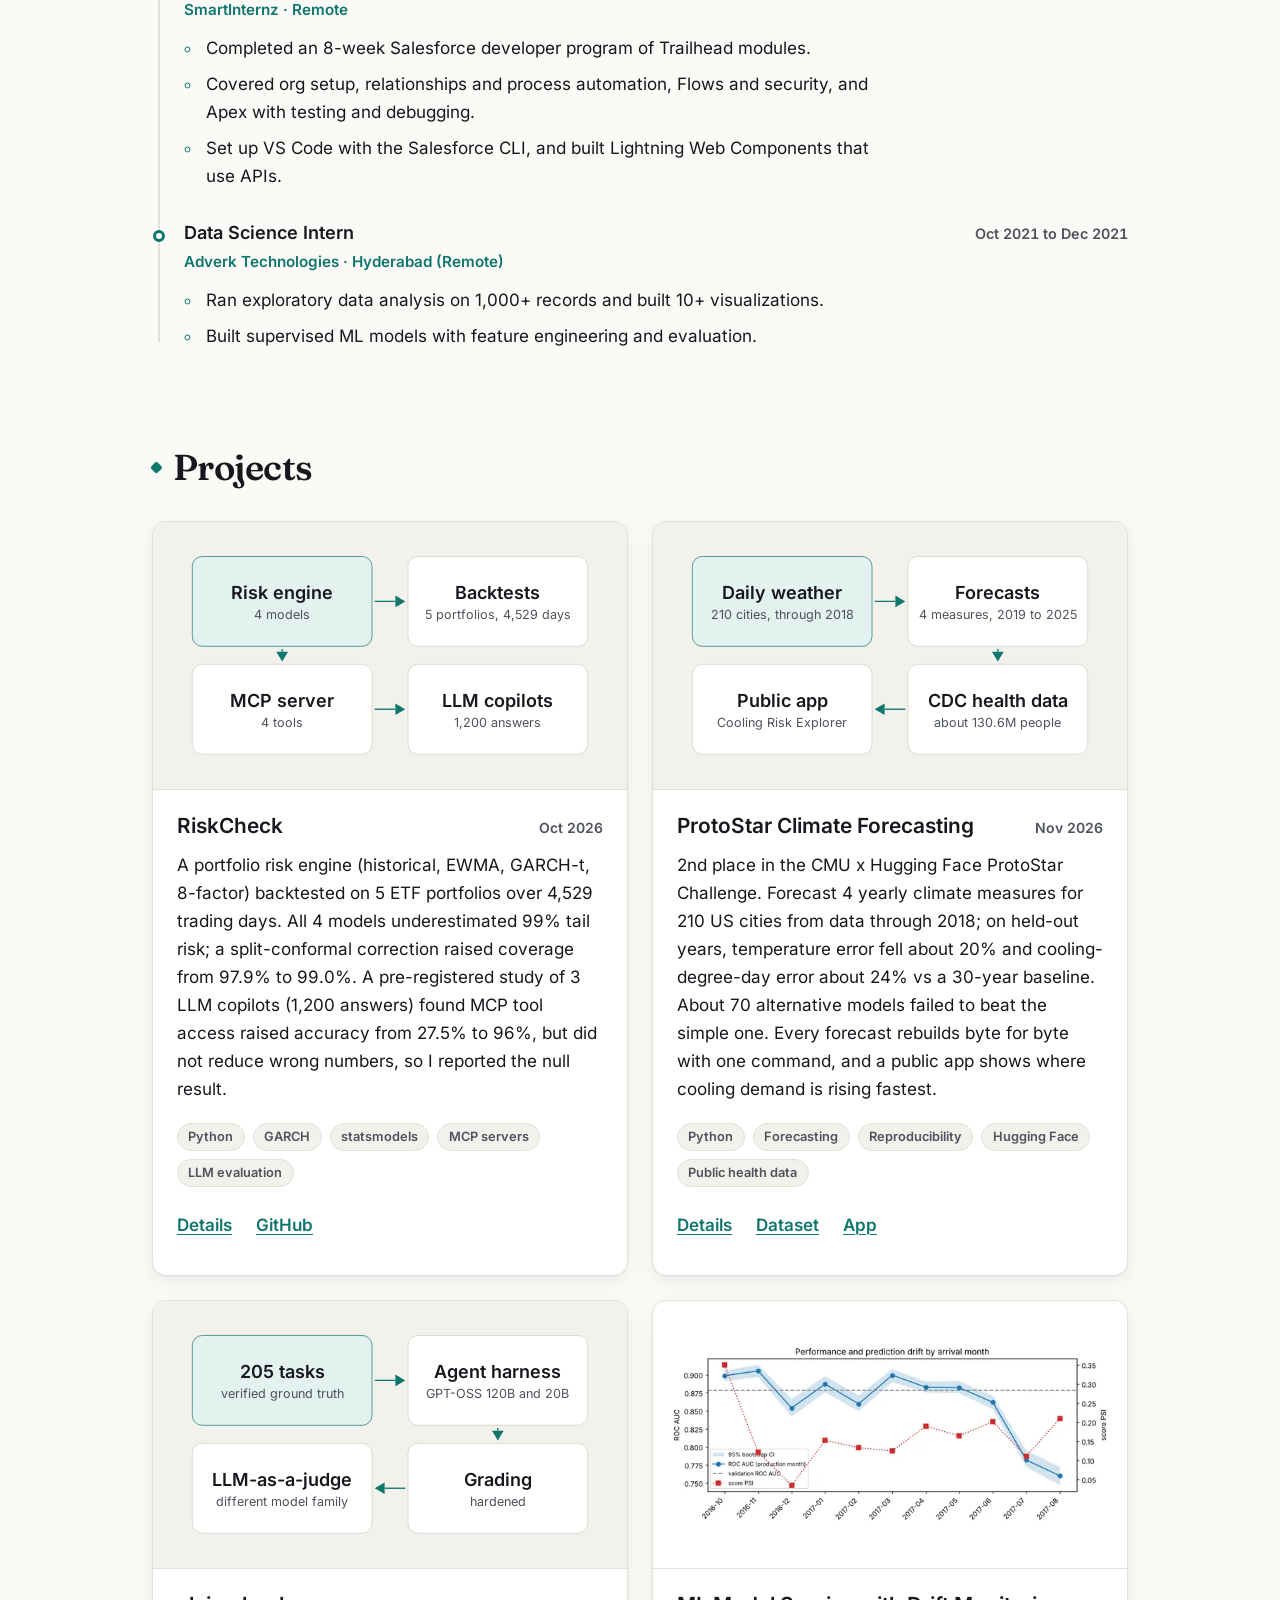
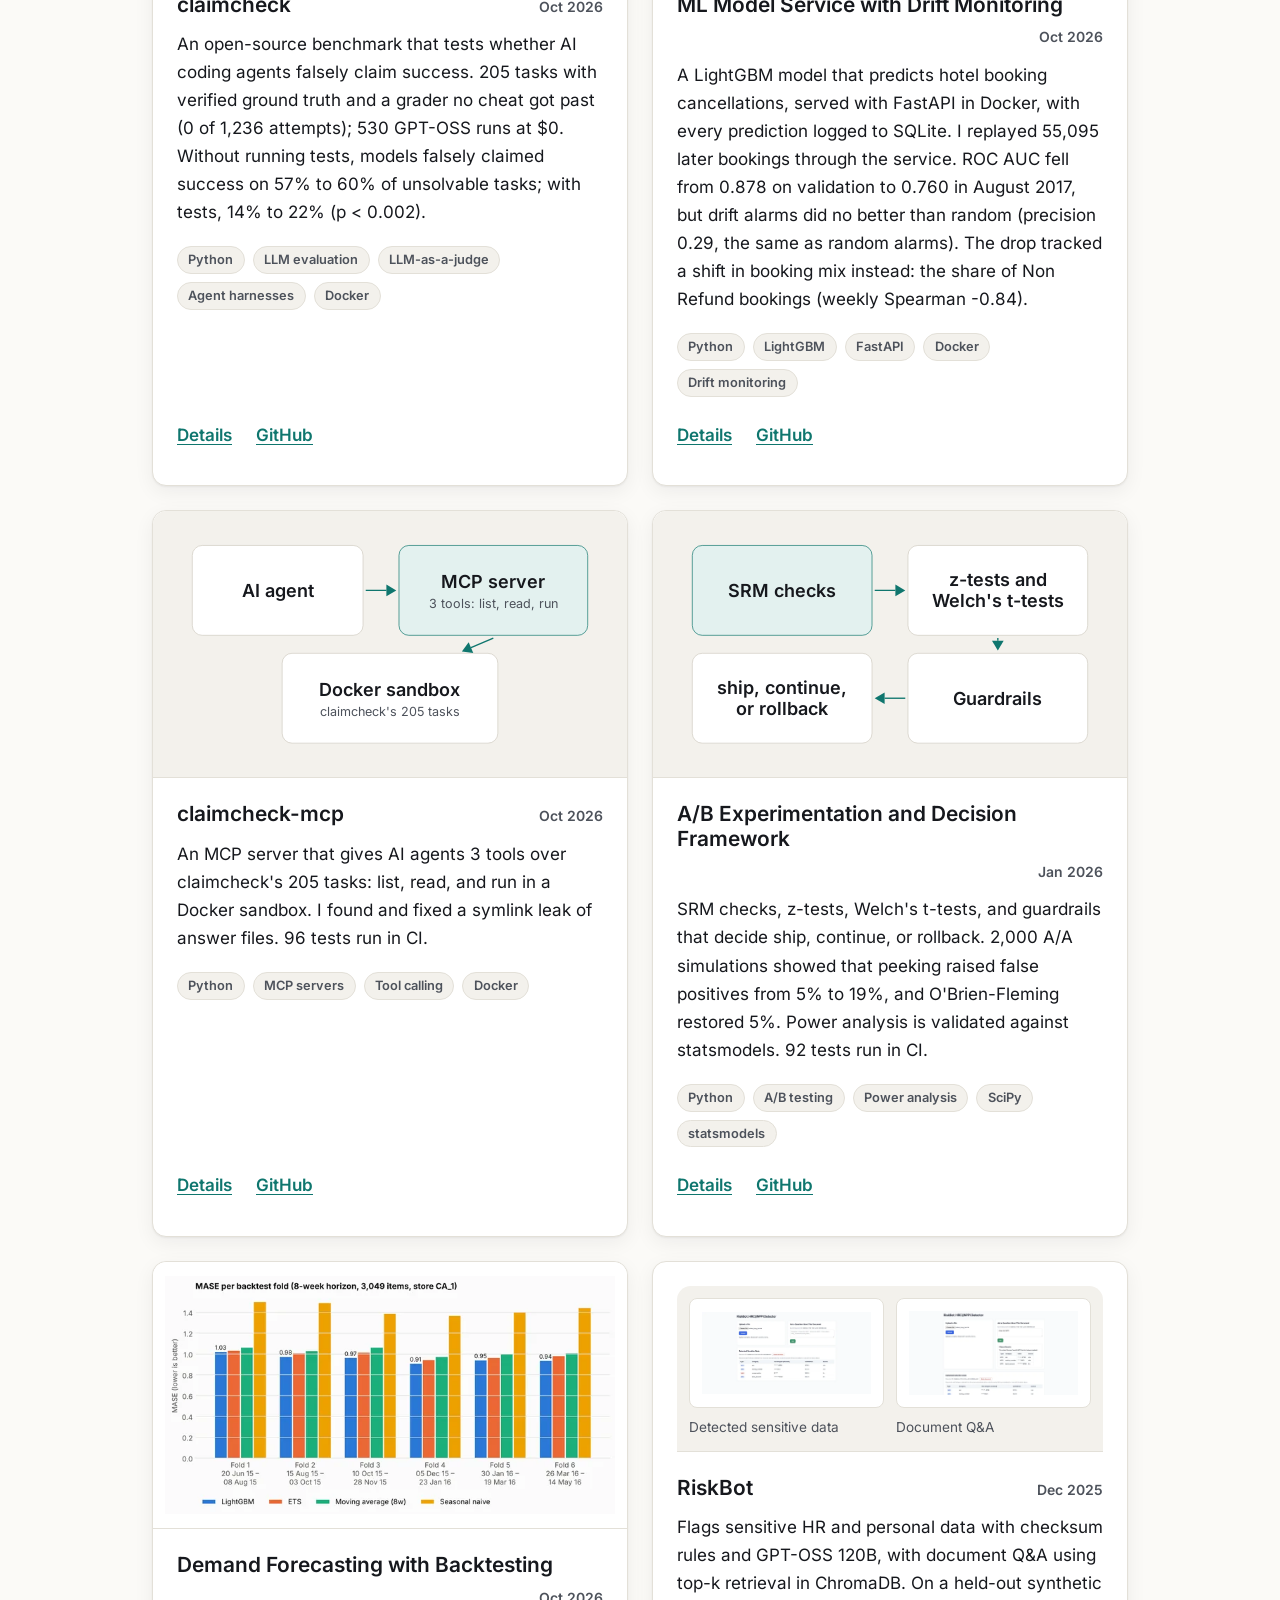
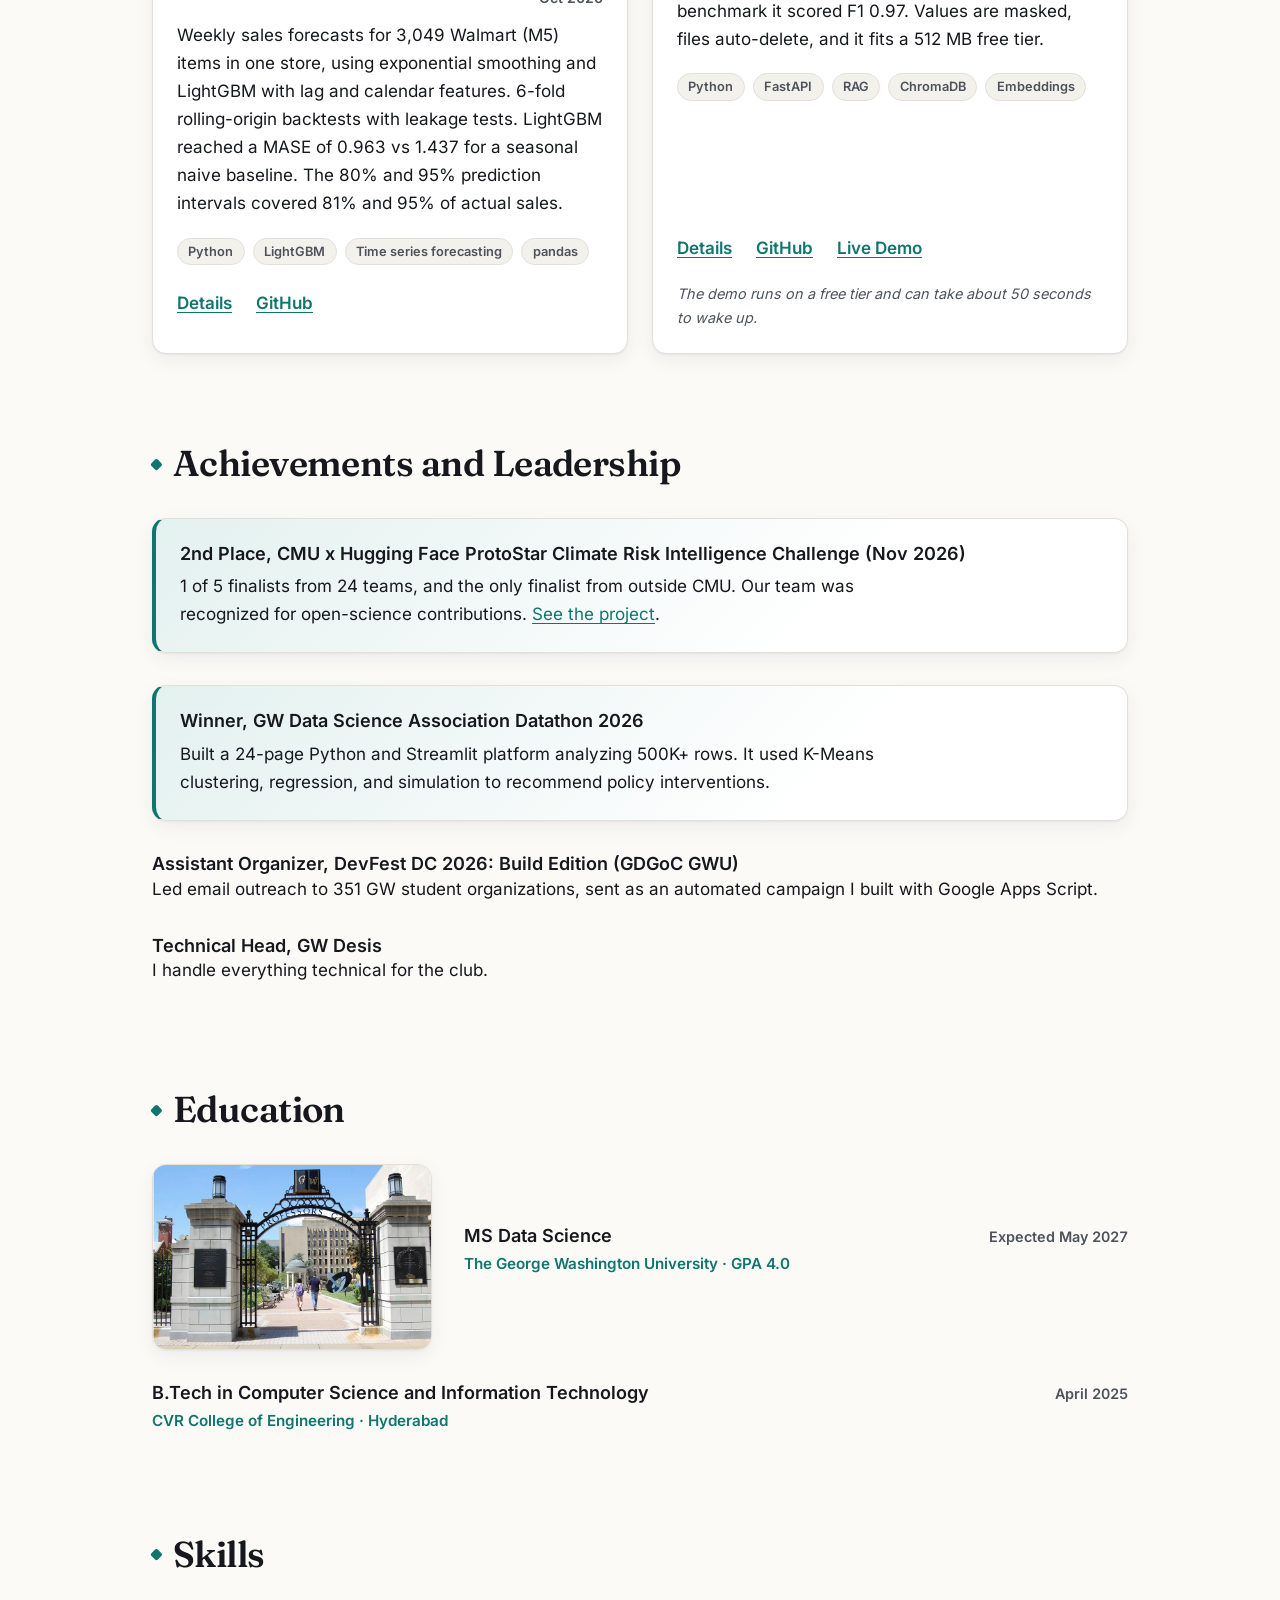
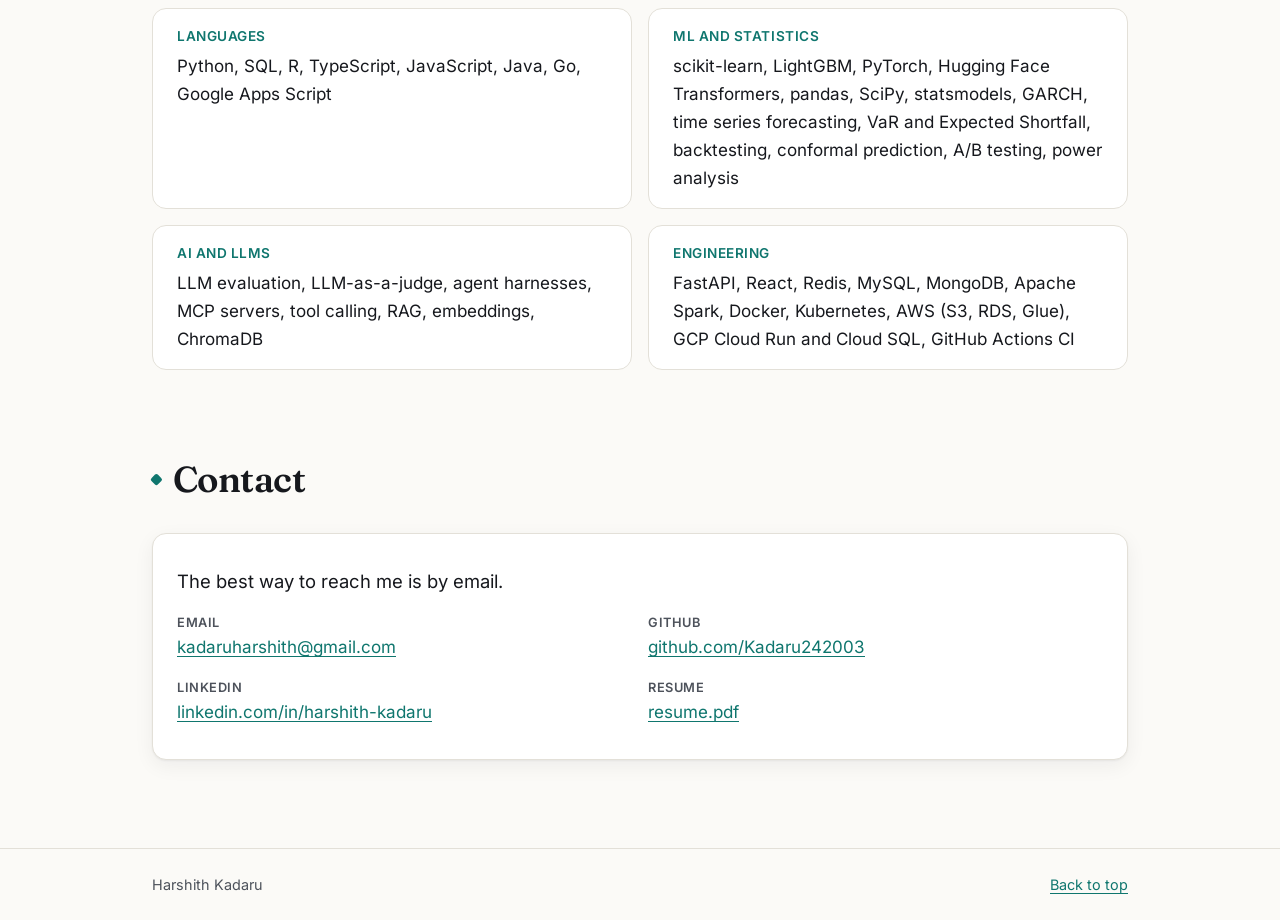
==== commit 163795d1: "Resume leadership lines, A/B date, range format" ====
--- a/index.html
+++ b/index.html
@@ -211,7 +211,7 @@
             <h3>claimcheck</h3>
             <span class="card-date">Oct 2026</span>
           </div>
-          <p>An open-source benchmark that tests whether AI coding agents falsely claim success. 205 tasks with verified ground truth and a grader no cheat got past (0 of 1,236 attempts); 530 GPT-OSS runs at $0. Without running tests, models falsely claimed success on 57-60% of unsolvable tasks; with tests, 14-22% (p &lt; 0.002).</p>
+          <p>An open-source benchmark that tests whether AI coding agents falsely claim success. 205 tasks with verified ground truth and a grader no cheat got past (0 of 1,236 attempts); 530 GPT-OSS runs at $0. Without running tests, models falsely claimed success on 57% to 60% of unsolvable tasks; with tests, 14% to 22% (p &lt; 0.002).</p>
           <ul class="tags">
             <li>Python</li><li>LLM evaluation</li><li>LLM-as-a-judge</li><li>Agent harnesses</li><li>Docker</li>
           </ul>
@@ -263,6 +263,7 @@
           </figure>
           <div class="card-head">
             <h3>A/B Experimentation and Decision Framework</h3>
+            <span class="card-date">Jan 2026</span>
           </div>
           <p>SRM checks, z-tests, Welch's t-tests, and guardrails that decide ship, continue, or rollback. 2,000 A/A simulations showed that peeking raised false positives from 5% to 19%, and O'Brien-Fleming restored 5%. Power analysis is validated against statsmodels. 92 tests run in CI.</p>
           <ul class="tags">
